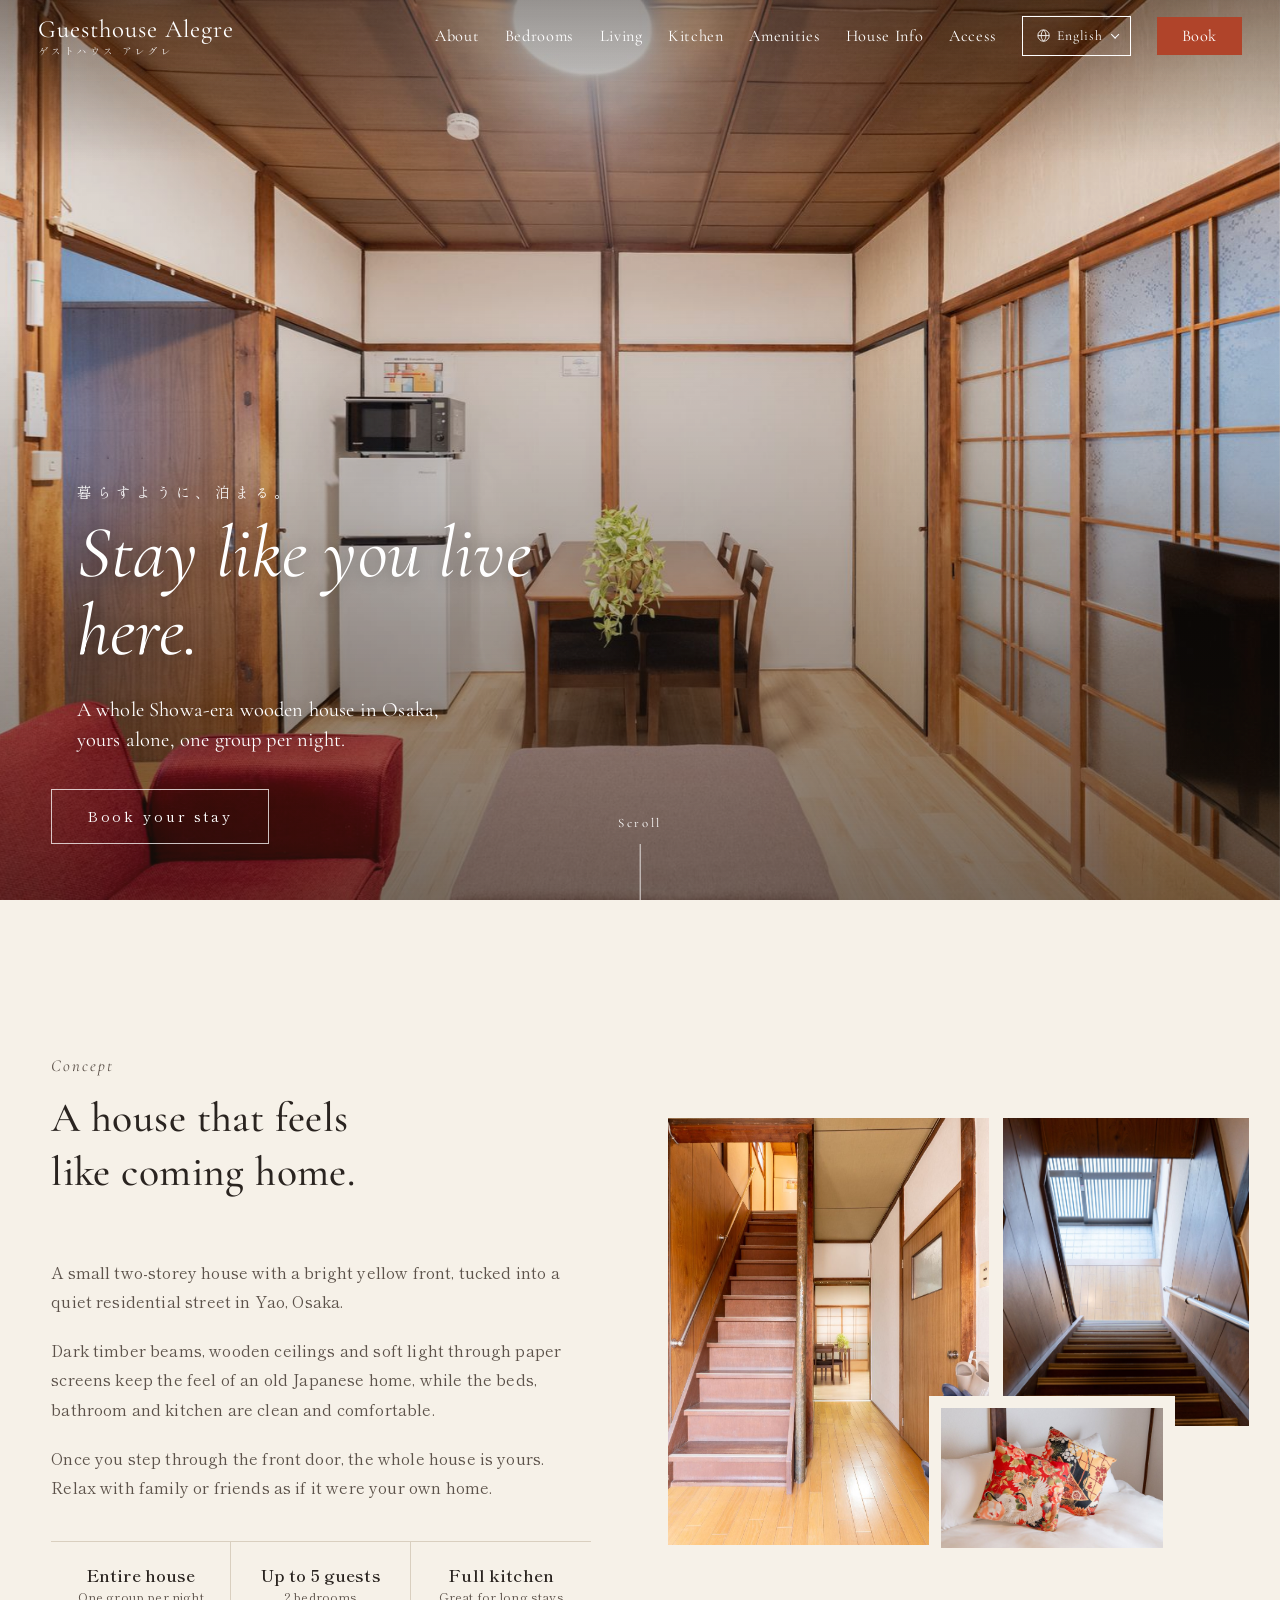
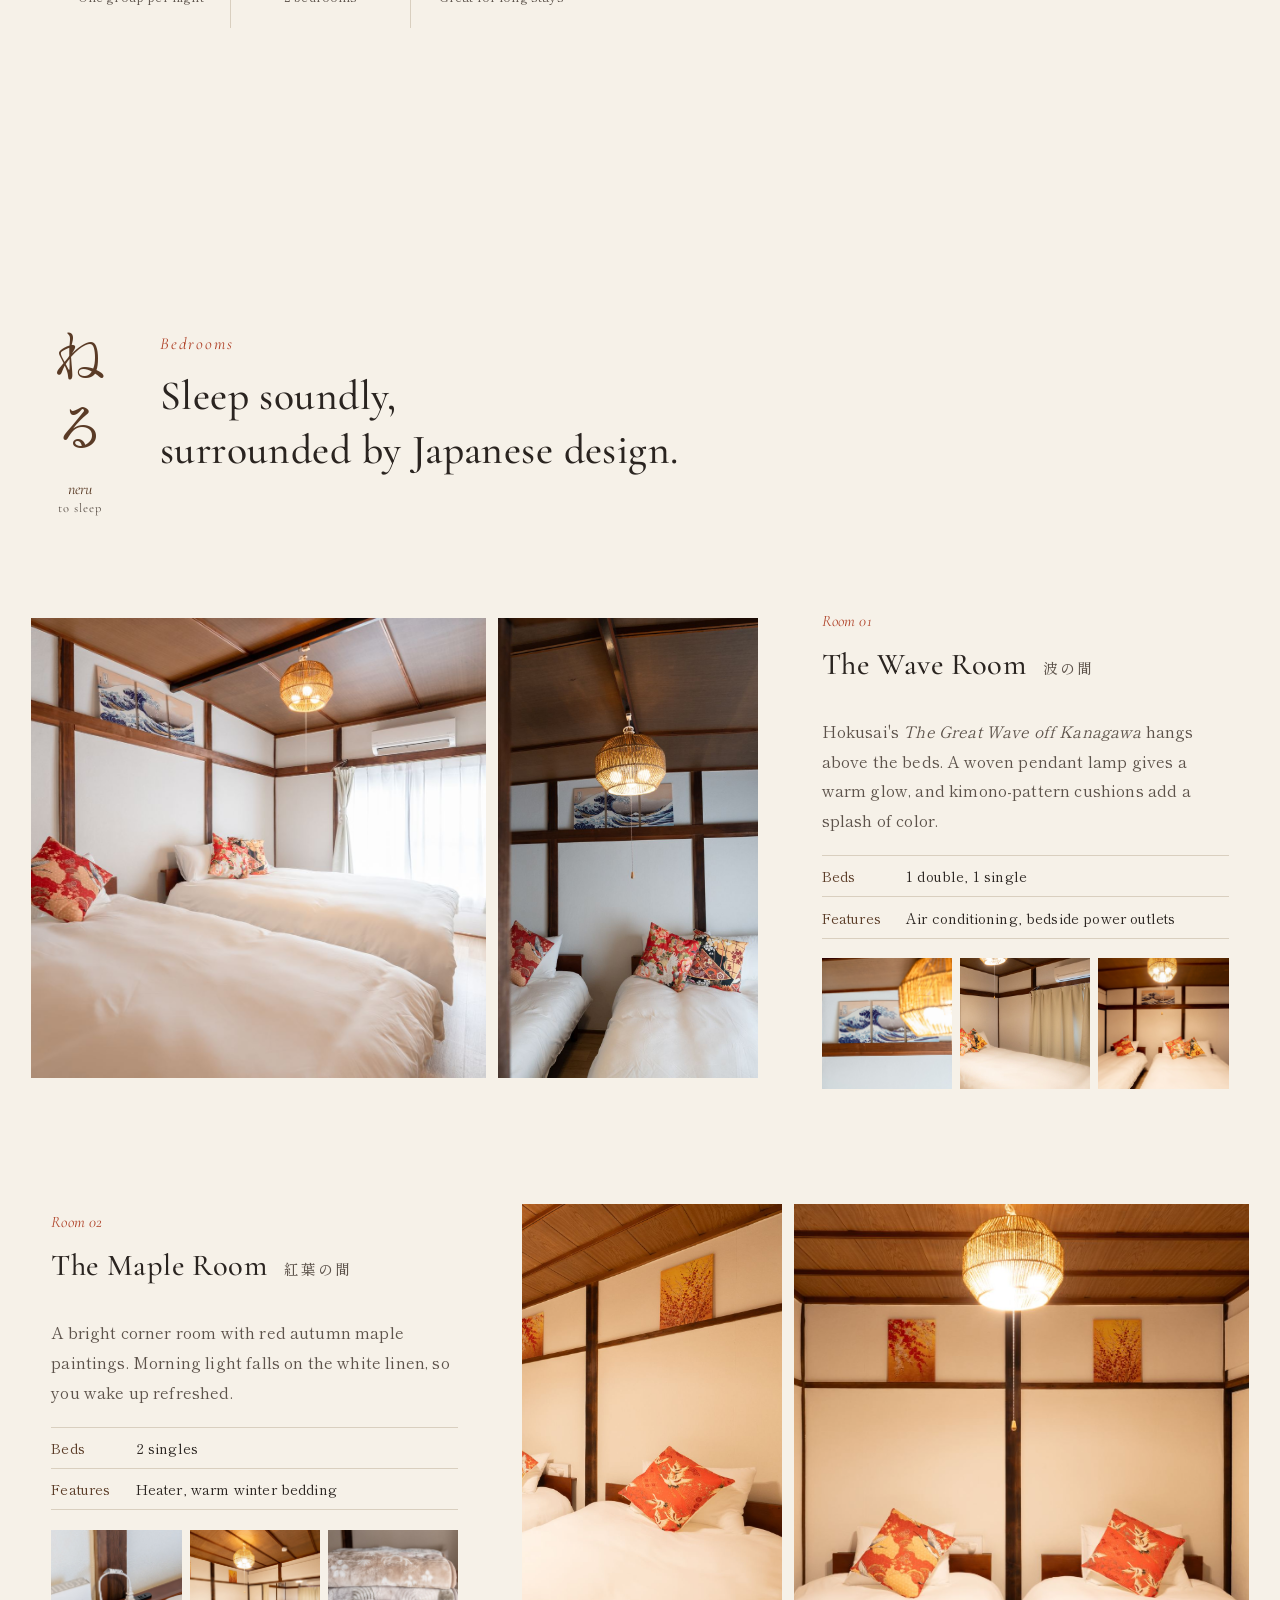
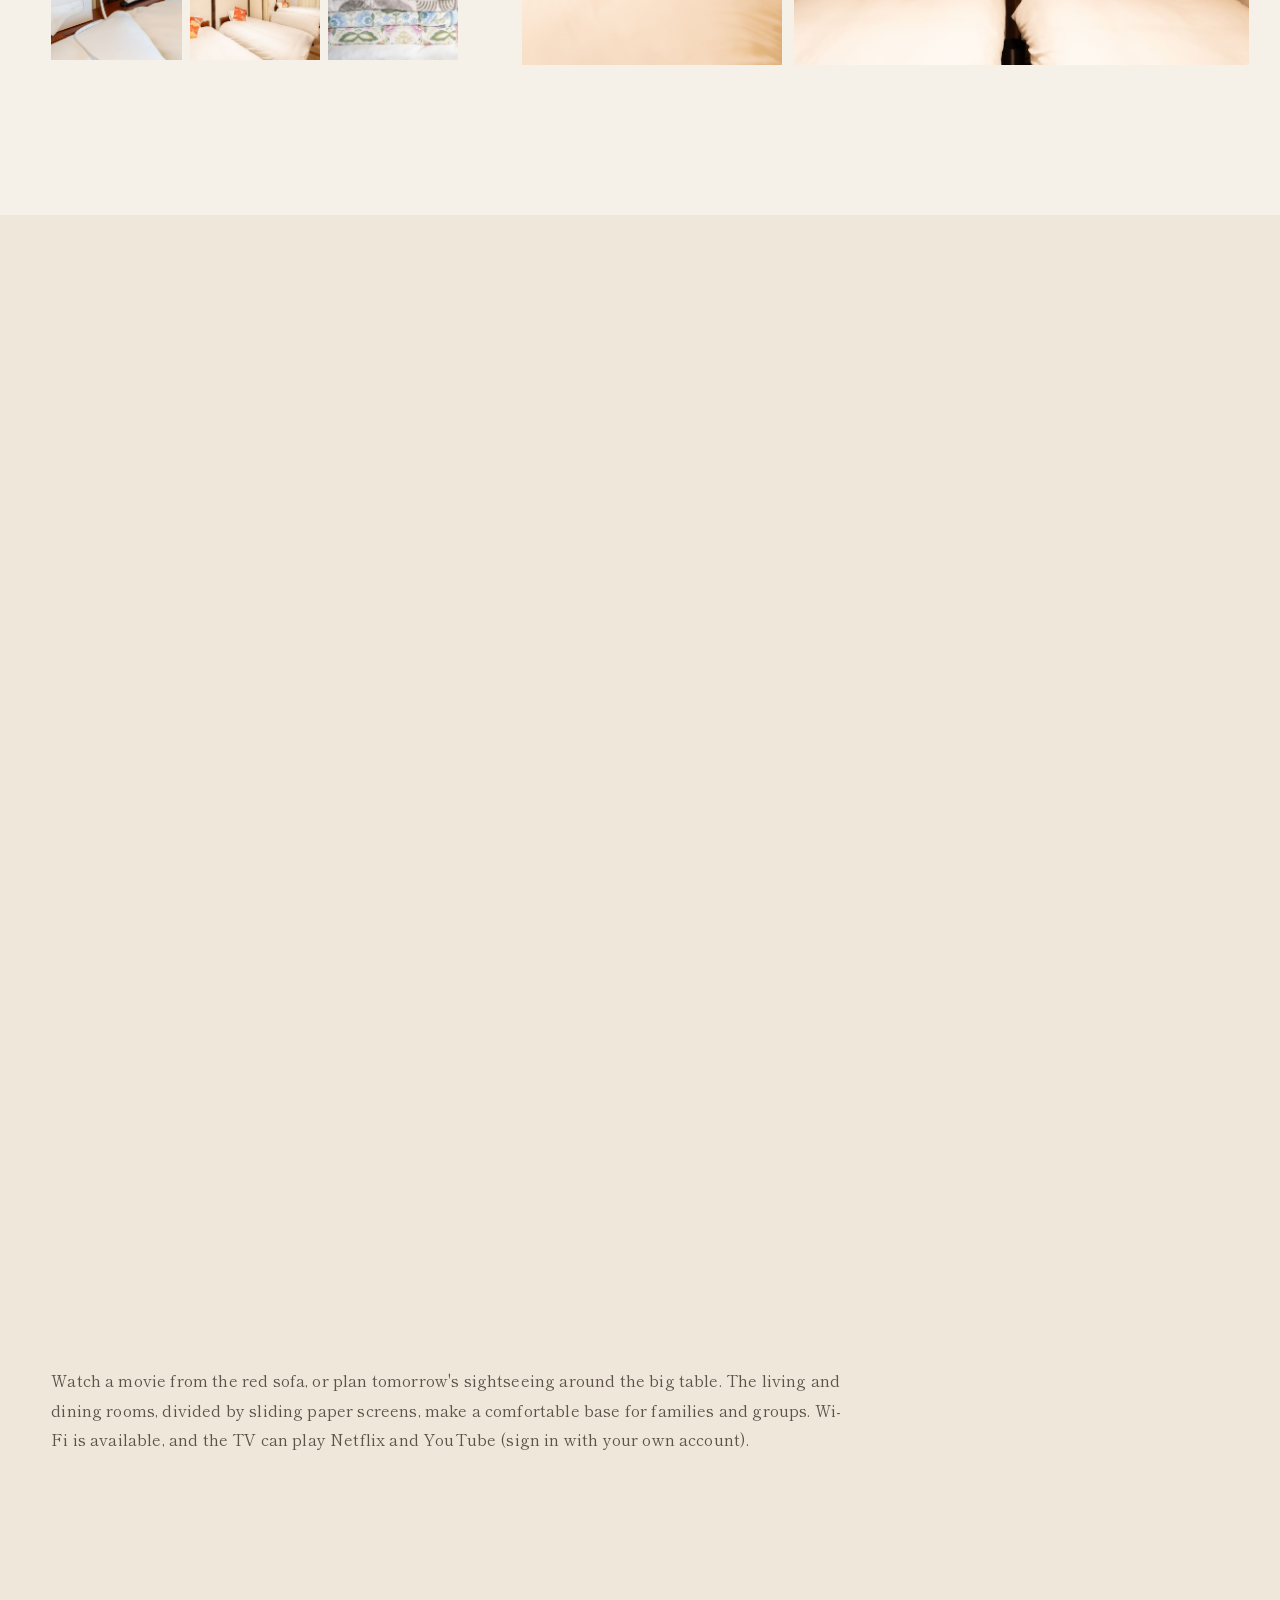
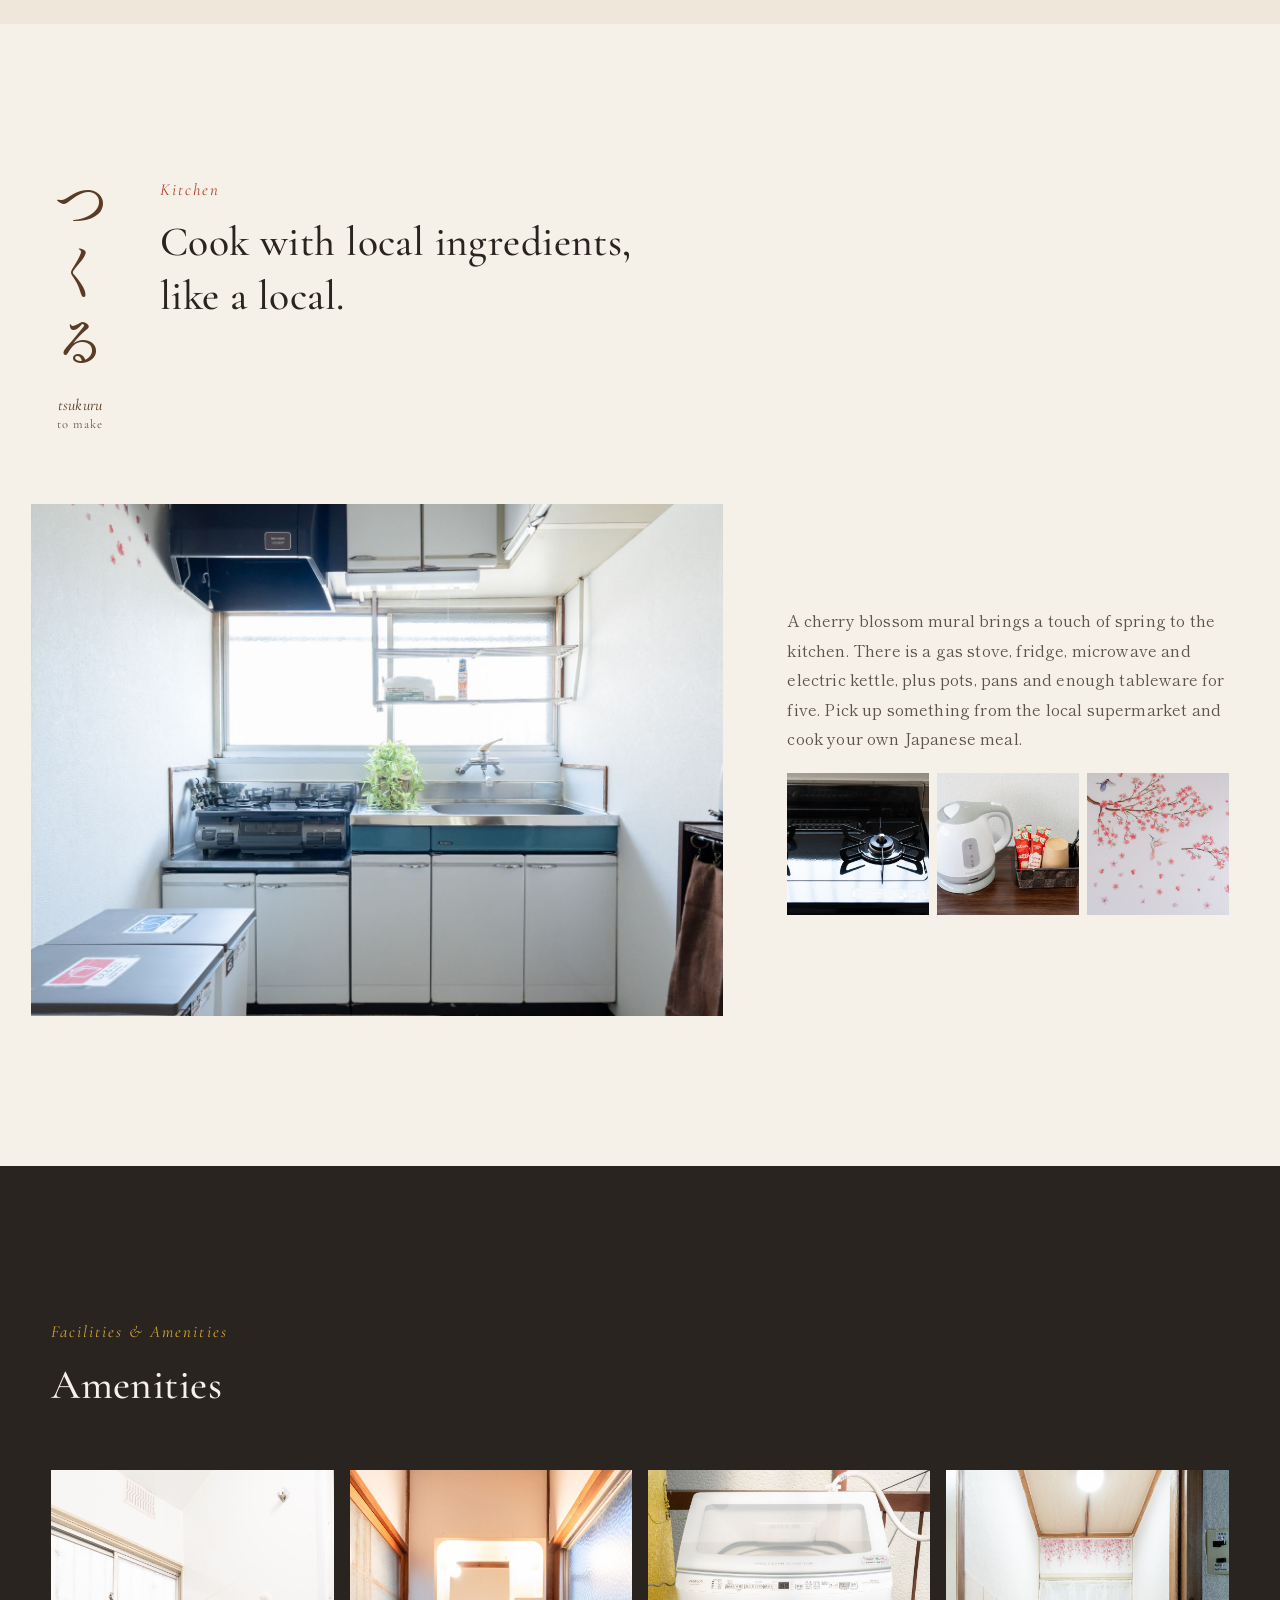
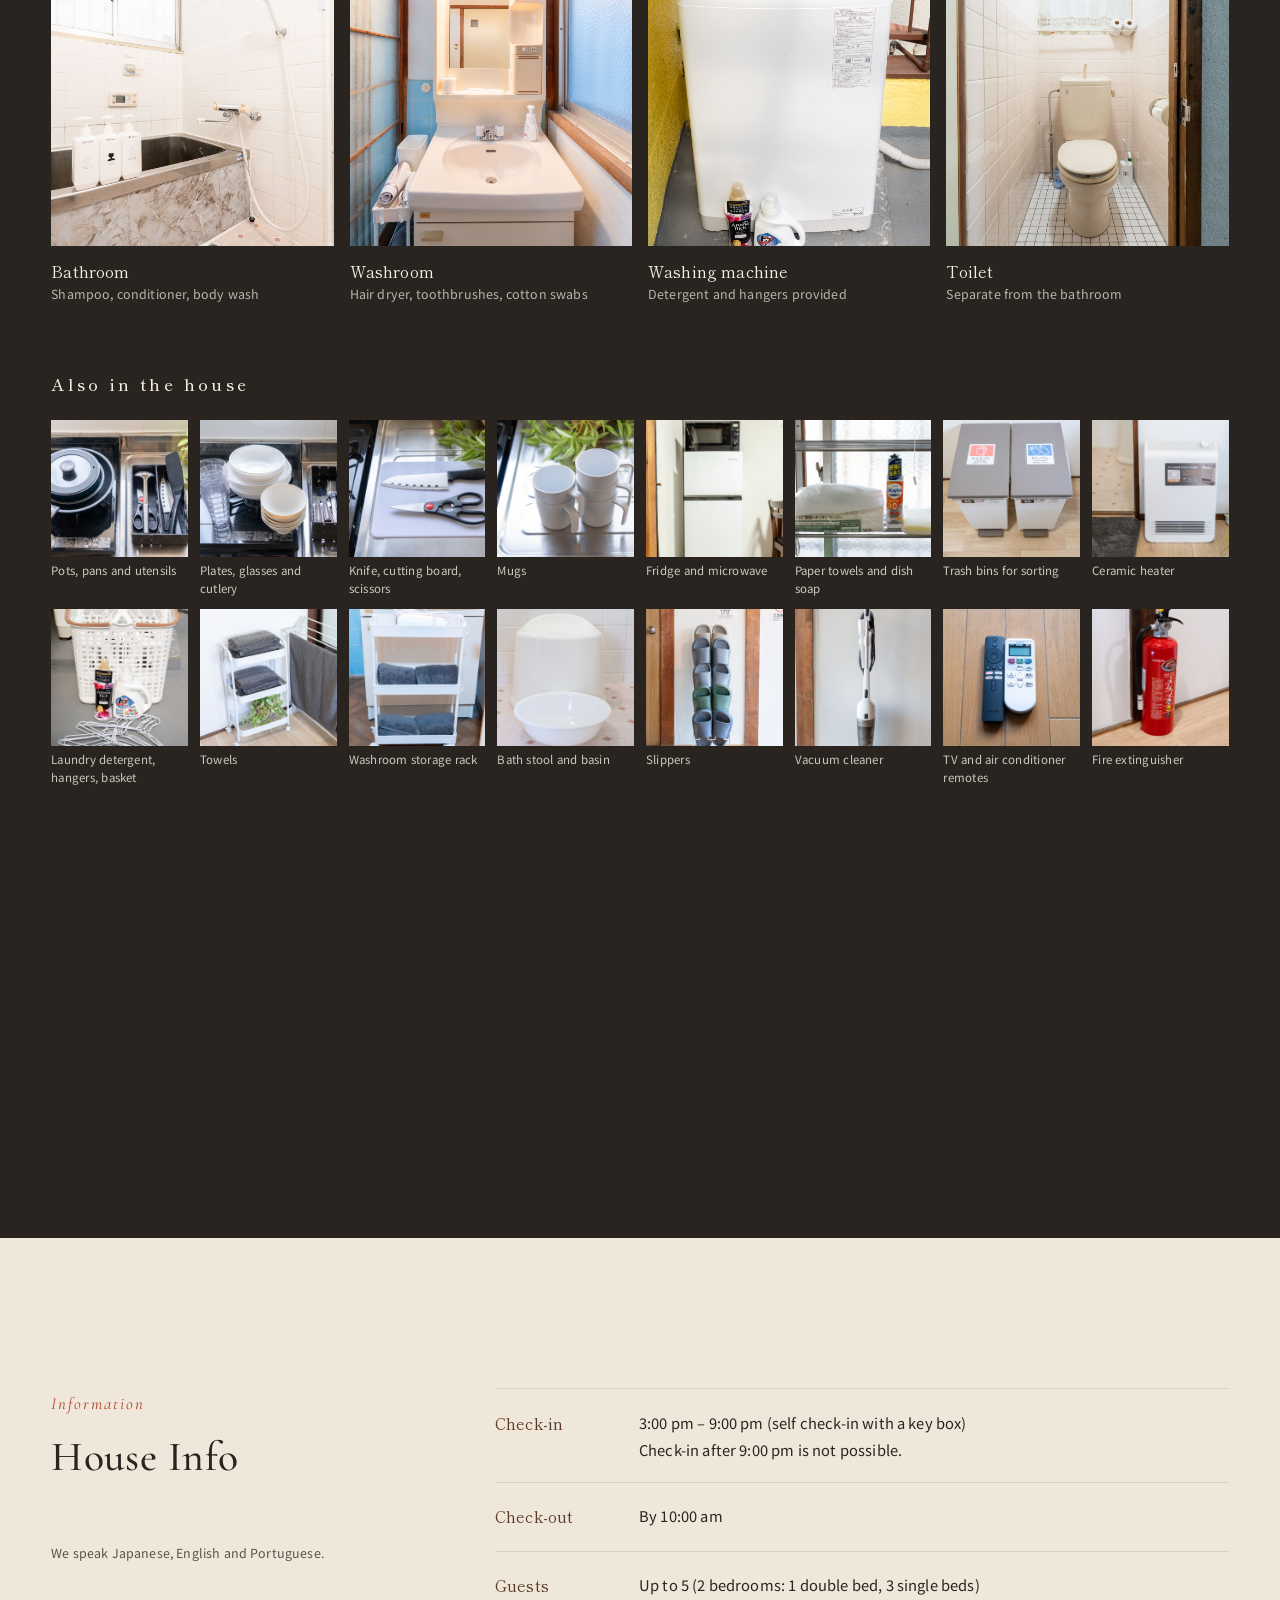
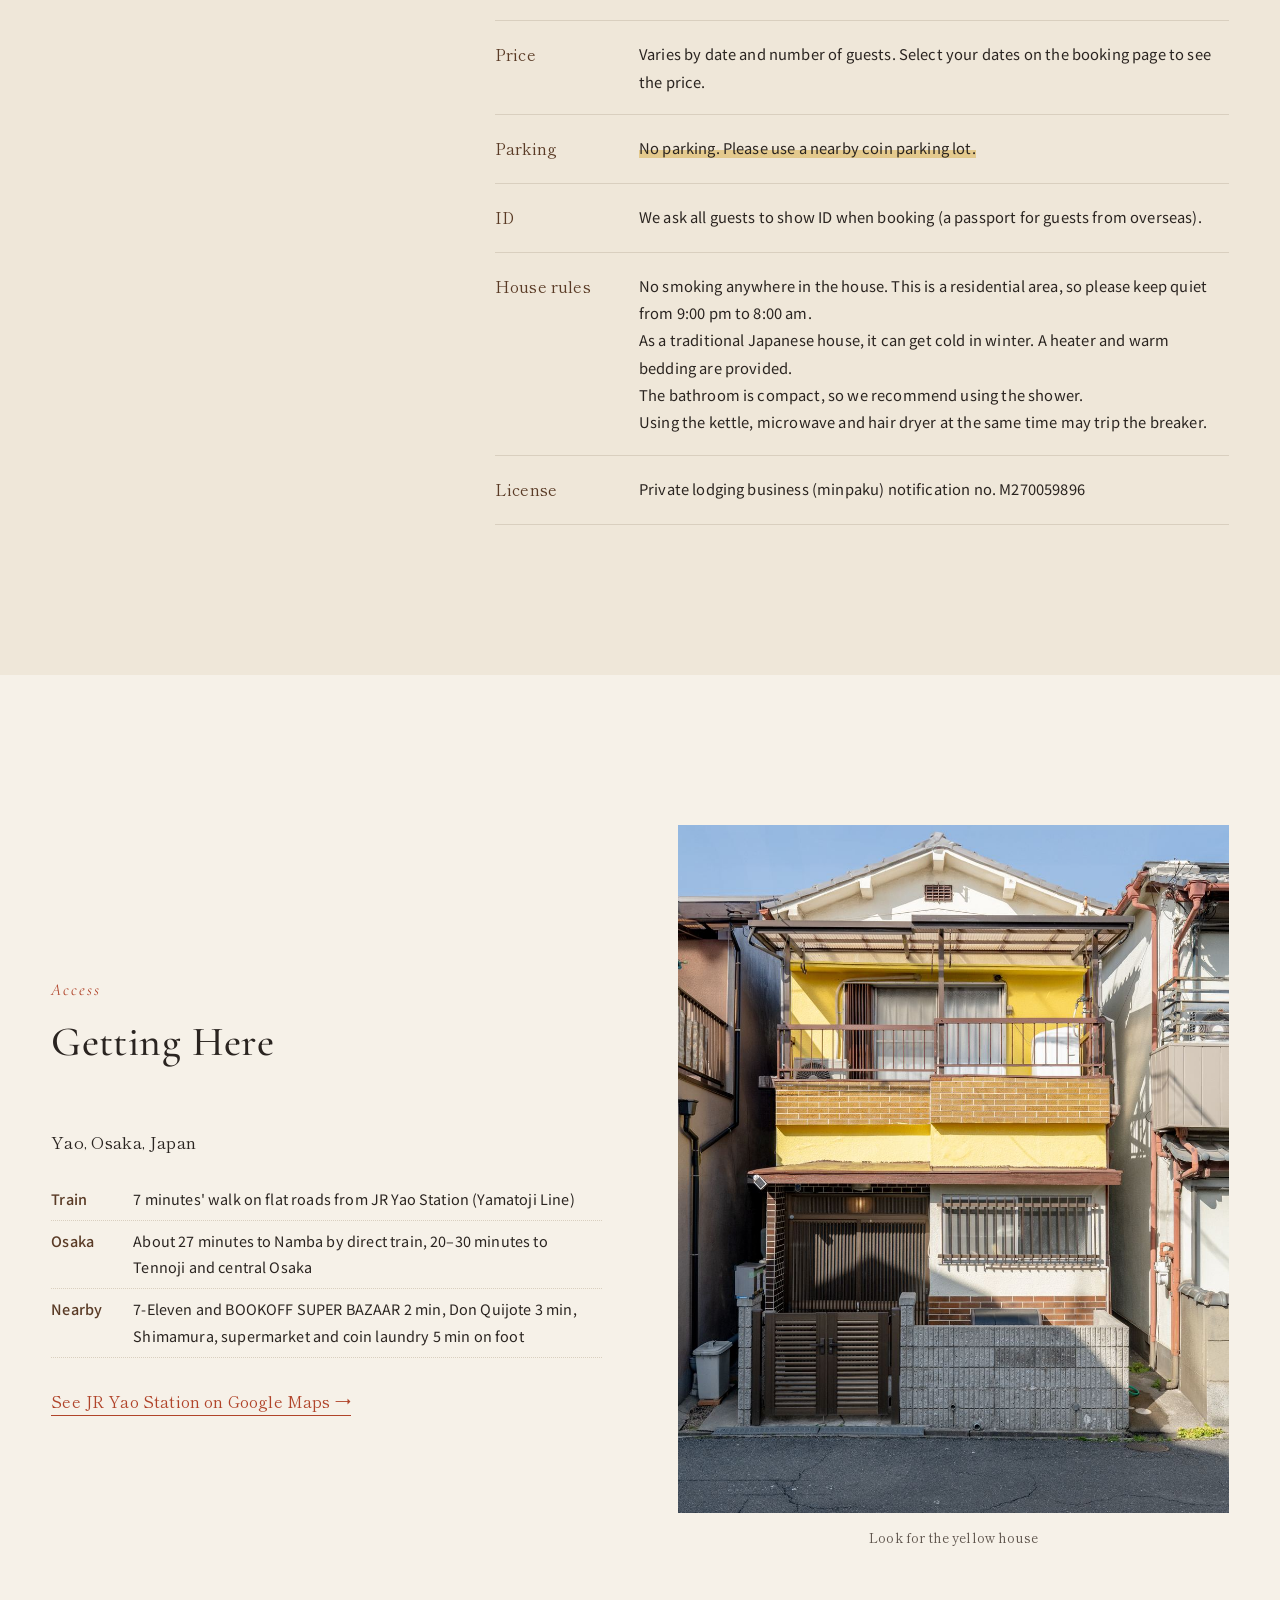
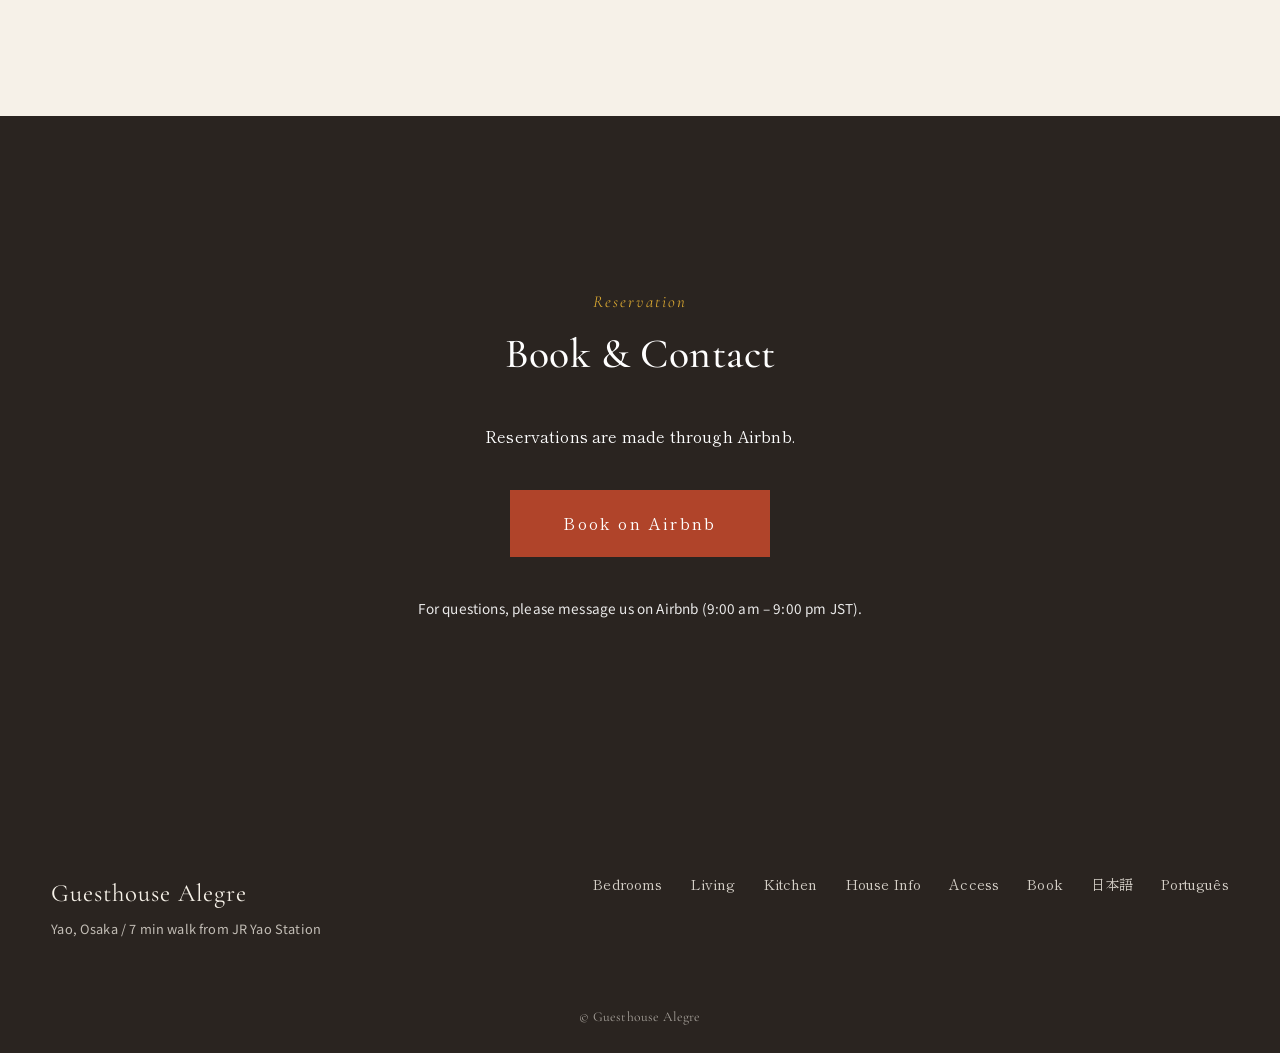
==== en/index.html @ 4d558be6 "パソコン表示で写真を画面の端に付けず、少し余白を空ける 画面の端まで広げた写真が途中で途切れて見えていたため、 コンセプト・寝室・リビング・キッチンの写真と画面の端の間に 20〜44px の余白を入れ" ====
<!DOCTYPE html>
<html lang="en">
<head>
<meta charset="UTF-8">
<meta name="viewport" content="width=device-width, initial-scale=1.0">
<title>Guesthouse Alegre | A Private Japanese House in Osaka</title>
<meta name="description" content="Rent an entire traditional Japanese house in Yao, Osaka. Two Japanese-style bedrooms, a living room and a full kitchen, 7 minutes' walk from JR Yao Station and 27 minutes to Namba.">

<meta property="og:type" content="website">
<meta property="og:locale" content="en_US">
<meta property="og:title" content="Guesthouse Alegre | A Private Japanese House in Osaka">
<meta property="og:description" content="Rent an entire traditional Japanese house in Yao, Osaka. One group per night.">
<meta property="og:image" content="../assets/images/living-1.jpg">

<link rel="alternate" hreflang="ja" href="https://nk01180118-ops.github.io/minpaku-site/">
<link rel="alternate" hreflang="en" href="https://nk01180118-ops.github.io/minpaku-site/en/">
<link rel="alternate" hreflang="pt" href="https://nk01180118-ops.github.io/minpaku-site/pt/">
<link rel="preconnect" href="https://fonts.googleapis.com">
<link rel="preconnect" href="https://fonts.gstatic.com" crossorigin>
<link href="https://fonts.googleapis.com/css2?family=Shippori+Mincho:wght@400;500;600;700&family=Cormorant+Garamond:ital,wght@0,400;0,500;0,600;1,400&family=Noto+Sans+JP:wght@400;500&display=swap" rel="stylesheet">
<link rel="stylesheet" href="../styles.css?v=20261020d">
<noscript><style>.reveal { opacity: 1 !important; transform: none !important; }</style></noscript>
</head>
<body>

<header class="site-header" id="site-header">
  <div class="header-inner">
    <a href="#top" class="logo">
      <span class="logo-en">Guesthouse Alegre</span>
      <span class="logo-jp" lang="ja">ゲストハウス アレグレ</span>
    </a>
    <nav class="nav" aria-label="Main navigation">
      <button class="nav-toggle" aria-expanded="false" aria-controls="nav-list">
        <span class="sr-only">Open menu</span>
        <span class="hamburger"></span>
      </button>
      <ul class="nav-list" id="nav-list">
        <li><a href="#concept">About</a></li>
        <li><a href="#rooms">Bedrooms</a></li>
        <li><a href="#living">Living</a></li>
        <li><a href="#kitchen">Kitchen</a></li>
        <li><a href="#facilities">Amenities</a></li>
        <li><a href="#guide">House Info</a></li>
        <li><a href="#access">Access</a></li>
        <li class="lang-switch">
          <details>
            <summary aria-label="Choose language"><svg class="lang-icon" viewBox="0 0 24 24" aria-hidden="true"><circle cx="12" cy="12" r="9"/><path d="M3 12h18M12 3c2.5 2.6 3.8 5.6 3.8 9s-1.3 6.4-3.8 9c-2.5-2.6-3.8-5.6-3.8-9S9.5 5.6 12 3z"/></svg><span>English</span></summary>
            <ul>
            <li><a href="../" lang="ja" hreflang="ja">日本語</a></li>
            <li><a href="../en/" lang="en" hreflang="en" aria-current="page">English</a></li>
            <li><a href="../pt/" lang="pt" hreflang="pt">Português</a></li>
            </ul>
          </details>
        </li>
        <li><a href="#reserve" class="nav-cta">Book</a></li>
      </ul>
    </nav>
  </div>
</header>

<main id="top">

  <!-- Hero -->
  <section class="hero">
    <div class="hero-media" aria-hidden="true">
      <picture class="hero-slide is-active"><source media="(max-width: 600px)" srcset="../assets/images/hero-sp-maple-a.jpg"><img src="../assets/images/hero-maple.jpg" alt="" loading="eager"></picture>
      <picture class="hero-slide"><source media="(max-width: 600px)" srcset="../assets/images/hero-sp-living2.jpg"><img src="../assets/images/living-1.jpg" alt=""></picture>
      <picture class="hero-slide"><source media="(max-width: 600px)" srcset="../assets/images/hero-sp-3.jpg"><img src="../assets/images/hero-hall.jpg" alt=""></picture>
    </div>
    <div class="hero-overlay"></div>
    <div class="hero-copy hero-copy--en">
      <p class="hero-jp" lang="ja" aria-hidden="true">暮らすように、泊まる。</p>
      <h1 class="hero-title-en">Stay like you live here.</h1>
      <p class="hero-sub-en">A whole Showa-era wooden house in Osaka,<br>yours alone, one group per night.</p>
    </div>
    <a href="#reserve" class="hero-reserve">Book your stay</a>
    <div class="hero-scroll" aria-hidden="true"><span>Scroll</span></div>
  </section>

  <!-- Concept -->
  <section class="concept section" id="concept">
    <div class="container concept-grid">
      <div class="concept-text reveal">
        <p class="section-label">Concept</p>
        <h2 class="section-title">A house that feels<br>like coming home.</h2>
        <p>A small two-storey house with a bright yellow front, tucked into a quiet residential street in Yao, Osaka.</p>
        <p>Dark timber beams, wooden ceilings and soft light through paper screens keep the feel of an old Japanese home, while the beds, bathroom and kitchen are clean and comfortable.</p>
        <p>Once you step through the front door, the whole house is yours. Relax with family or friends as if it were your own home.</p>
        <ul class="concept-points">
          <li><strong>Entire house</strong><span>One group per night</span></li>
          <li><strong>Up to 5 guests</strong><span>2 bedrooms</span></li>
          <li><strong>Full kitchen</strong><span>Great for long stays</span></li>
        </ul>
      </div>
      <div class="concept-media reveal">
        <img src="../assets/images/concept-hallway.jpg" alt="Wooden hallway and stairs to the second floor" class="concept-img-main" loading="lazy">
        <img src="../assets/images/concept-cushion.jpg" alt="Kimono-pattern cushions with cranes" class="concept-img-sub" loading="lazy">
        <img src="../assets/images/concept-stairs.jpg" alt="Looking down the stairs from the second floor" class="concept-img-extra" loading="lazy">
      </div>
    </div>
  </section>

  <!-- Bedrooms -->
  <section class="feature section" id="rooms">
    <div class="container">
      <header class="feature-head reveal">
        <div class="feature-mark">
          <p class="feature-kana" lang="ja">ねる</p>
          <p class="feature-romaji">neru<span>to sleep</span></p>
        </div>
        <div>
          <p class="section-label">Bedrooms</p>
          <h2 class="section-title">Sleep soundly,<br>surrounded by Japanese design.</h2>
        </div>
      </header>

      <div class="room reveal">
        <div class="room-media">
          <img src="../assets/images/bed-a-1.jpg" alt="Japanese-style bedroom with two beds and a Great Wave print" loading="lazy">
          <img src="../assets/images/bed-a-tall.jpg" alt="The Wave Room: beams, woven lamp and the Great Wave" class="room-media-sub" loading="lazy">
        </div>
        <div class="room-body">
          <p class="room-no">Room 01</p>
          <h3 class="room-name">The Wave Room <span lang="ja">波の間</span></h3>
          <p>Hokusai's <i>The Great Wave off Kanagawa</i> hangs above the beds. A woven pendant lamp gives a warm glow, and kimono-pattern cushions add a splash of color.</p>
          <dl class="room-spec">
            <div><dt>Beds</dt><dd>1 double, 1 single</dd></div>
            <div><dt>Features</dt><dd>Air conditioning, bedside power outlets</dd></div>
          </dl>
          <div class="room-thumbs">
            <img src="../assets/images/bed-a-art.jpg" alt="The Great Wave print and pendant lamp" loading="lazy" data-lightbox>
            <img src="../assets/images/bed-a-window.jpg" alt="Window side with curtains and air conditioning" loading="lazy" data-lightbox>
            <img src="../assets/images/bed-a-2.jpg" alt="Full view of the Wave Room" loading="lazy" data-lightbox>
          </div>
        </div>
      </div>

      <div class="room room--reverse reveal">
        <div class="room-media">
          <img src="../assets/images/bed-b-2.jpg" alt="The Maple Room with two single beds and autumn maple paintings" loading="lazy">
          <img src="../assets/images/bed-b-curtain.jpg" alt="The curtain side of the Maple Room" class="room-media-sub" loading="lazy">
        </div>
        <div class="room-body">
          <p class="room-no">Room 02</p>
          <h3 class="room-name">The Maple Room <span lang="ja">紅葉の間</span></h3>
          <p>A bright corner room with red autumn maple paintings. Morning light falls on the white linen, so you wake up refreshed.</p>
          <dl class="room-spec">
            <div><dt>Beds</dt><dd>2 singles</dd></div>
            <div><dt>Features</dt><dd>Heater, warm winter bedding</dd></div>
          </dl>
          <div class="room-thumbs">
            <img src="../assets/images/bed-b-outlet.jpg" alt="Bedside power outlet" loading="lazy" data-lightbox>
            <img src="../assets/images/bed-b-3.jpg" alt="The far side of the Maple Room" loading="lazy" data-lightbox>
            <img src="../assets/images/bedding.jpg" alt="Spare blankets" loading="lazy" data-lightbox>
          </div>
        </div>
      </div>
    </div>
  </section>

  <!-- Living -->
  <section class="feature feature--tint section" id="living">
    <div class="container">
      <header class="feature-head reveal">
        <div class="feature-mark">
          <p class="feature-kana" lang="ja">くつろぐ</p>
          <p class="feature-romaji">kutsurogu<span>to relax</span></p>
        </div>
        <div>
          <p class="section-label">Living &amp; Dining</p>
          <h2 class="section-title">A place for everyone,<br>behind the paper screens.</h2>
        </div>
      </header>
      <div class="mosaic reveal">
        <figure class="mosaic-lg"><img src="../assets/images/living-2.jpg" alt="Living room with a red sofa and TV" loading="lazy" data-lightbox></figure>
        <figure><img src="../assets/images/dining-1.jpg" alt="Dining table" loading="lazy" data-lightbox></figure>
        <figure><img src="../assets/images/dining-2.jpg" alt="View from the dining area to the living room" loading="lazy" data-lightbox></figure>
      </div>
      <p class="feature-text reveal">Watch a movie from the red sofa, or plan tomorrow's sightseeing around the big table. The living and dining rooms, divided by sliding paper screens, make a comfortable base for families and groups. Wi-Fi is available, and the TV can play Netflix and YouTube (sign in with your own account).</p>
    </div>
  </section>

  <!-- Kitchen -->
  <section class="feature section" id="kitchen">
    <div class="container">
      <header class="feature-head reveal">
        <div class="feature-mark">
          <p class="feature-kana" lang="ja">つくる</p>
          <p class="feature-romaji">tsukuru<span>to make</span></p>
        </div>
        <div>
          <p class="section-label">Kitchen</p>
          <h2 class="section-title">Cook with local ingredients,<br>like a local.</h2>
        </div>
      </header>
      <div class="split reveal">
        <img src="../assets/images/kitchen-1.jpg" alt="Kitchen with a cherry blossom mural" loading="lazy" data-lightbox>
        <div>
          <p class="feature-text">A cherry blossom mural brings a touch of spring to the kitchen. There is a gas stove, fridge, microwave and electric kettle, plus pots, pans and enough tableware for five. Pick up something from the local supermarket and cook your own Japanese meal.</p>
          <div class="split-thumbs">
            <img src="../assets/images/kitchen-stove.jpg" alt="Two-burner gas stove" loading="lazy" data-lightbox>
            <img src="../assets/images/kitchen-kettle.jpg" alt="Electric kettle and tea set" loading="lazy" data-lightbox>
            <img src="../assets/images/kitchen-sakura.jpg" alt="Cherry blossom and bird mural" loading="lazy" data-lightbox>
          </div>
        </div>
      </div>
    </div>
  </section>

  <!-- Amenities -->
  <section class="facilities section" id="facilities">
    <div class="container">
      <p class="section-label reveal">Facilities &amp; Amenities</p>
      <h2 class="section-title reveal">Amenities</h2>

      <div class="fac-cards reveal">
        <figure class="fac-card"><img src="../assets/images/bath.jpg" alt="Bathroom" loading="lazy" data-lightbox><figcaption>Bathroom<span>Shampoo, conditioner, body wash</span></figcaption></figure>
        <figure class="fac-card"><img src="../assets/images/washroom.jpg" alt="Washroom" loading="lazy" data-lightbox><figcaption>Washroom<span>Hair dryer, toothbrushes, cotton swabs</span></figcaption></figure>
        <figure class="fac-card"><img src="../assets/images/washer.jpg" alt="Washing machine" loading="lazy" data-lightbox><figcaption>Washing machine<span>Detergent and hangers provided</span></figcaption></figure>
        <figure class="fac-card"><img src="../assets/images/toilet.jpg" alt="Toilet" loading="lazy" data-lightbox><figcaption>Toilet<span>Separate from the bathroom</span></figcaption></figure>
      </div>

      <div class="fac-items reveal">
        <h3>Also in the house</h3>
        <div class="fac-items-grid">
          <figure><img src="../assets/images/items/item-cookware.jpg" alt="Pots, pans and utensils" loading="lazy" data-lightbox><figcaption>Pots, pans and utensils</figcaption></figure>
          <figure><img src="../assets/images/items/item-tableware.jpg" alt="Plates, glasses and cutlery" loading="lazy" data-lightbox><figcaption>Plates, glasses and cutlery</figcaption></figure>
          <figure><img src="../assets/images/items/item-knife.jpg" alt="Knife, cutting board, scissors" loading="lazy" data-lightbox><figcaption>Knife, cutting board, scissors</figcaption></figure>
          <figure><img src="../assets/images/items/item-mugs.jpg" alt="Mugs" loading="lazy" data-lightbox><figcaption>Mugs</figcaption></figure>
          <figure><img src="../assets/images/items/item-fridge.jpg" alt="Fridge and microwave" loading="lazy" data-lightbox><figcaption>Fridge and microwave</figcaption></figure>
          <figure><img src="../assets/images/items/item-kitchen-paper.jpg" alt="Paper towels and dish soap" loading="lazy" data-lightbox><figcaption>Paper towels and dish soap</figcaption></figure>
          <figure><img src="../assets/images/items/item-trash.jpg" alt="Trash bins for sorting" loading="lazy" data-lightbox><figcaption>Trash bins for sorting</figcaption></figure>
          <figure><img src="../assets/images/items/item-heater.jpg" alt="Ceramic heater" loading="lazy" data-lightbox><figcaption>Ceramic heater</figcaption></figure>
          <figure><img src="../assets/images/items/item-laundry.jpg" alt="Laundry detergent, hangers, basket" loading="lazy" data-lightbox><figcaption>Laundry detergent, hangers, basket</figcaption></figure>
          <figure><img src="../assets/images/items/item-towels.jpg" alt="Towels" loading="lazy" data-lightbox><figcaption>Towels</figcaption></figure>
          <figure><img src="../assets/images/items/item-washroom-rack.jpg" alt="Washroom storage rack" loading="lazy" data-lightbox><figcaption>Washroom storage rack</figcaption></figure>
          <figure><img src="../assets/images/items/item-bath-stool.jpg" alt="Bath stool and basin" loading="lazy" data-lightbox><figcaption>Bath stool and basin</figcaption></figure>
          <figure><img src="../assets/images/items/item-slippers.jpg" alt="Slippers" loading="lazy" data-lightbox><figcaption>Slippers</figcaption></figure>
          <figure><img src="../assets/images/items/item-vacuum.jpg" alt="Vacuum cleaner" loading="lazy" data-lightbox><figcaption>Vacuum cleaner</figcaption></figure>
          <figure><img src="../assets/images/items/item-remote.jpg" alt="TV and air conditioner remotes" loading="lazy" data-lightbox><figcaption>TV and air conditioner remotes</figcaption></figure>
          <figure><img src="../assets/images/items/item-extinguisher.jpg" alt="Fire extinguisher" loading="lazy" data-lightbox><figcaption>Fire extinguisher</figcaption></figure>
        </div>
      </div>

      <div class="fac-lists reveal">
        <div>
          <h3>Rooms</h3>
          <ul>
            <li>Wi-Fi</li><li>Air conditioning</li><li>TV (Netflix, YouTube)</li><li>Ceramic heater</li><li>Vacuum cleaner</li><li>Fire extinguisher</li>
          </ul>
        </div>
        <div>
          <h3>Kitchen</h3>
          <ul>
            <li>2-burner gas stove</li><li>Fridge</li><li>Microwave</li><li>Electric kettle</li><li>Cookware and tableware</li><li>Paper towels, dish soap</li>
          </ul>
        </div>
        <div>
          <h3>Bath &amp; Laundry</h3>
          <ul>
            <li>Bath and face towels</li><li>Shampoo and body wash</li><li>Hair dryer</li><li>Toothbrushes</li><li>Washing machine (outdoor) and detergent</li><li>Slippers</li>
          </ul>
        </div>
      </div>
    </div>
  </section>


  <!-- House info -->
  <section class="guide section" id="guide">
    <div class="container guide-grid">
      <div class="reveal">
        <p class="section-label">Information</p>
        <h2 class="section-title">House Info</h2>
        <p class="guide-note">We speak Japanese, English and Portuguese.</p>
      </div>
      <dl class="guide-list reveal">
        <div><dt>Check-in</dt><dd>3:00 pm – 9:00 pm (self check-in with a key box)<br>Check-in after 9:00 pm is not possible.</dd></div>
        <div><dt>Check-out</dt><dd>By 10:00 am</dd></div>
        <div><dt>Guests</dt><dd>Up to 5 (2 bedrooms: 1 double bed, 3 single beds)</dd></div>
        <div><dt>Price</dt><dd>Varies by date and number of guests. Select your dates on the booking page to see the price.</dd></div>
        <div><dt>Parking</dt><dd><span class="ph">No parking. Please use a nearby coin parking lot.</span></dd></div>
        <div><dt>ID</dt><dd>We ask all guests to show ID when booking (a passport for guests from overseas).</dd></div>
        <div><dt>House rules</dt><dd>No smoking anywhere in the house. This is a residential area, so please keep quiet from 9:00 pm to 8:00 am.<br>
          As a traditional Japanese house, it can get cold in winter. A heater and warm bedding are provided.<br>
          The bathroom is compact, so we recommend using the shower.<br>
          Using the kettle, microwave and hair dryer at the same time may trip the breaker.</dd></div>
        <div><dt>License</dt><dd>Private lodging business (minpaku) notification no. M270059896</dd></div>
      </dl>
    </div>
  </section>

  <!-- Access -->
  <section class="access section" id="access">
    <div class="container access-grid">
      <div class="reveal">
        <p class="section-label">Access</p>
        <h2 class="section-title">Getting Here</h2>
        <p class="access-addr">Yao, Osaka, Japan</p>
        <ul class="access-list">
          <li><strong>Train</strong><span>7 minutes' walk on flat roads from JR Yao Station (Yamatoji Line)</span></li>
          <li><strong>Osaka</strong><span>About 27 minutes to Namba by direct train, 20–30 minutes to Tennoji and central Osaka</span></li>
          <li><strong>Nearby</strong><span>7-Eleven and BOOKOFF SUPER BAZAAR 2 min, Don Quijote 3 min, Shimamura, supermarket and coin laundry 5 min on foot</span></li>
        </ul>
        <a class="text-link" href="https://www.google.com/maps/search/?api=1&amp;query=JR+Yao+Station" target="_blank" rel="noopener">See JR Yao Station on Google Maps</a>
      </div>
      <div class="access-map reveal">
        <img src="../assets/images/exterior.jpg" alt="The house with its yellow front" loading="lazy">
        <p>Look for the yellow house</p>
      </div>
    </div>
  </section>

  <!-- Booking -->
  <section class="reserve" id="reserve">
    <div class="reserve-inner reveal">
      <p class="section-label">Reservation</p>
      <h2 class="reserve-title">Book &amp; Contact</h2>
      <p>Reservations are made through Airbnb.</p>
      <div class="reserve-btns">
        <a href="https://www.airbnb.com/rooms/1592479538643864376" class="btn btn-primary" target="_blank" rel="noopener">Book on Airbnb</a>
      </div>
      <p class="reserve-contact">For questions, please message us on Airbnb (9:00 am – 9:00 pm JST).</p>
    </div>
  </section>

</main>

<footer class="site-footer">
  <div class="container footer-inner">
    <div>
      <p class="logo-en">Guesthouse Alegre</p>
      <p class="footer-addr">Yao, Osaka / 7 min walk from JR Yao Station</p>
    </div>
    <ul class="footer-nav">
      <li><a href="#rooms">Bedrooms</a></li>
      <li><a href="#living">Living</a></li>
      <li><a href="#kitchen">Kitchen</a></li>
      <li><a href="#guide">House Info</a></li>
      <li><a href="#access">Access</a></li>
      <li><a href="#reserve">Book</a></li>
      <li><a href="../" lang="ja" hreflang="ja">日本語</a></li>
      <li><a href="../pt/" lang="pt" hreflang="pt">Português</a></li>
    </ul>
  </div>
  <p class="copyright">&copy; Guesthouse Alegre</p>
</footer>

<div class="lightbox" id="lightbox" hidden>
  <button class="lightbox-close" aria-label="Close">&times;</button>
  <button class="lightbox-prev" aria-label="Previous photo">&#8249;</button>
  <img src="" alt="">
  <button class="lightbox-next" aria-label="Next photo">&#8250;</button>
</div>

<script src="../script.js?v=20261020d"></script>
</body>
</html>
---- styles.css ----
:root {
  --paper: #f6f1e8;
  --paper-2: #efe7d9;
  --ink: #2a2420;
  --ink-soft: #5c524a;
  --line: #d9cfbf;
  --shu: #b0442a;      /* 朱：クッションと紅葉の色 */
  --kihada: #d6a531;   /* 黄蘗：外壁の色 */
  --wood: #5a3b26;
  --serif: "Shippori Mincho", serif;
  --latin: "Cormorant Garamond", serif;
  --sans: "Noto Sans JP", sans-serif;
  --header-h: 72px;
}

*, *::before, *::after { box-sizing: border-box; }
html { scroll-behavior: smooth; scroll-padding-top: var(--header-h); }
body {
  margin: 0;
  background: var(--paper);
  color: var(--ink);
  font-family: var(--serif);
  font-size: 16px;
  line-height: 2;
  letter-spacing: .06em;
  -webkit-font-smoothing: antialiased;
}
img { max-width: 100%; display: block; }
a { color: inherit; }
p { margin: 0 0 1.2em; }
.sr-only { position: absolute; width: 1px; height: 1px; overflow: hidden; clip: rect(0 0 0 0); }
.container { width: min(1120px, 100% - 48px); margin-inline: auto; }
.section { padding: clamp(80px, 12vw, 150px) 0; }

/* 仮の内容（公開前に差し替え） */
.ph { background: linear-gradient(transparent 62%, rgba(214,165,49,.45) 62%); }

/* ---------- Header ---------- */
.site-header {
  position: fixed; inset: 0 0 auto; z-index: 50; height: var(--header-h);
  color: #fff; transition: background .4s, color .4s, box-shadow .4s;
}
.site-header.is-scrolled { background: rgba(246,241,232,.94); color: var(--ink); box-shadow: 0 1px 0 var(--line); backdrop-filter: blur(6px); }
.header-inner { height: 100%; display: flex; align-items: center; justify-content: space-between; padding: 0 clamp(16px, 3vw, 40px); }
.logo { text-decoration: none; display: flex; flex-direction: column; line-height: 1.2; }
.logo-en { font-family: var(--latin); font-size: 1.55rem; letter-spacing: .04em; margin: 0; }
.logo-jp { font-size: .62rem; letter-spacing: .3em; opacity: .8; }
.nav-list { display: flex; gap: clamp(14px, 2vw, 28px); list-style: none; margin: 0; padding: 0; align-items: center; font-size: .86rem; }
.nav-list a { text-decoration: none; position: relative; }
.nav-list a:not(.nav-cta)::after { content: ""; position: absolute; left: 0; bottom: -4px; width: 0; height: 1px; background: currentColor; transition: width .3s; }
.nav-list a:hover::after { width: 100%; }
.nav-cta { background: var(--shu); color: #fff; padding: .55em 1.5em; }
.nav-toggle { display: none; }

@media (max-width: 960px) {
  .nav-toggle { display: block; position: relative; z-index: 60; width: 44px; height: 44px; background: none; border: 0; color: inherit; cursor: pointer; }
  .hamburger, .hamburger::before, .hamburger::after { position: absolute; left: 10px; width: 24px; height: 1px; background: currentColor; transition: transform .3s, background .3s; content: ""; }
  .hamburger { top: 22px; }
  .hamburger::before { top: -7px; left: 0; }
  .hamburger::after { top: 7px; left: 0; }
  .nav-toggle[aria-expanded="true"] { color: var(--ink); }
  .nav-toggle[aria-expanded="true"] .hamburger { background: transparent; }
  .nav-toggle[aria-expanded="true"] .hamburger::before { transform: translateY(7px) rotate(45deg); }
  .nav-toggle[aria-expanded="true"] .hamburger::after { transform: translateY(-7px) rotate(-45deg); }
  .nav-list {
    position: fixed; inset: 0; flex-direction: column; justify-content: center; gap: 22px;
    background: var(--paper); color: var(--ink); font-size: 1.05rem;
    opacity: 0; visibility: hidden; transition: opacity .35s, visibility .35s;
  }
  .nav-list.is-open { opacity: 1; visibility: visible; }
}

/* ---------- Hero ---------- */
.hero { position: relative; height: 100vh; height: 100svh; height: var(--hero-h, 100svh); min-height: 560px; overflow: hidden; color: #fff; }
.hero-slide { position: absolute; inset: 0; opacity: 0; transition: opacity 1.8s ease; will-change: opacity; backface-visibility: hidden; }
.hero-slide.is-active { opacity: 1; }
.hero-slide img { width: 100%; height: 100%; object-fit: cover; transform: scale(1.06); transition: transform 8s linear; }
.hero-slide.is-active img { transform: scale(1); }
.hero-overlay { position: absolute; inset: 0; background: linear-gradient(270deg, rgba(30,22,16,.55), rgba(30,22,16,.12) 60%), linear-gradient(0deg, rgba(30,22,16,.35), transparent 40%), linear-gradient(180deg, rgba(30,22,16,.4), transparent 18%); }
.hero-copy { position: absolute; right: clamp(24px, 9vw, 140px); top: 50%; transform: translateY(-50%); display: flex; flex-direction: row-reverse; gap: clamp(20px, 3vw, 40px); align-items: flex-start; }
.hero-title { writing-mode: vertical-rl; margin: 0; font-weight: 500; font-size: clamp(1.9rem, 4.2vw, 3.2rem); letter-spacing: .28em; line-height: 1.7; text-shadow: 0 2px 18px rgba(0,0,0,.35); }
.hero-title span { display: block; }
.hero-title span + span { padding-top: 2.2em; }
.hero-sub { writing-mode: vertical-rl; font-size: clamp(.82rem, 1.2vw, .95rem); letter-spacing: .28em; line-height: 2.3; margin: 0; padding-top: 5em; text-shadow: 0 1px 10px rgba(0,0,0,.4); }
.hero-reserve { position: absolute; left: clamp(20px, 4vw, 56px); bottom: clamp(28px, 5vw, 56px); text-decoration: none; border: 1px solid rgba(255,255,255,.75); padding: .9em 2.4em; font-size: .9rem; letter-spacing: .2em; transition: background .3s, color .3s; }
.hero-reserve:hover { background: #fff; color: var(--ink); }
.hero-scroll { position: absolute; right: 50%; bottom: 0; transform: translateX(50%); font-family: var(--latin); font-size: .8rem; letter-spacing: .2em; display: flex; flex-direction: column; align-items: center; gap: 8px; }
.hero-scroll::after { content: ""; width: 1px; height: 56px; background: rgba(255,255,255,.8); animation: scrollLine 2.2s ease-in-out infinite; transform-origin: top; }
@keyframes scrollLine { 0% { transform: scaleY(0); } 50% { transform: scaleY(1); transform-origin: top; } 51% { transform-origin: bottom; } 100% { transform: scaleY(0); transform-origin: bottom; } }

@media (max-width: 600px) {
  .hero-copy { right: 20px; transform: translateY(-55%); gap: 14px; }
  .hero-sub { padding-top: 3em; }
  .hero-overlay { background: linear-gradient(270deg, rgba(30,22,16,.6), rgba(30,22,16,.25)), linear-gradient(180deg, rgba(30,22,16,.4), transparent 22%); }
  .hero-scroll { display: none; }
}

/* ---------- Common headings ---------- */
.section-label { font-family: var(--latin); font-style: italic; color: var(--shu); font-size: 1.05rem; letter-spacing: .12em; margin-bottom: .6em; }
.section-title { font-weight: 500; font-size: clamp(1.5rem, 3vw, 2.15rem); line-height: 1.7; letter-spacing: .12em; margin: 0 0 1.4em; }

/* ---------- Concept ---------- */
.concept-grid { display: grid; grid-template-columns: 1fr 1fr; gap: clamp(40px, 7vw, 100px); align-items: center; }
.concept-text p { color: var(--ink-soft); }
.concept-points { list-style: none; padding: 0; margin: 2.4em 0 0; display: grid; grid-template-columns: repeat(3, 1fr); border-top: 1px solid var(--line); }
.concept-points li { padding: 1.2em .5em; text-align: center; border-right: 1px solid var(--line); display: flex; flex-direction: column; line-height: 1.6; }
.concept-points li:last-child { border-right: 0; }
.concept-points strong { font-weight: 600; font-size: 1.05rem; }
.concept-points em { font-style: normal; }
.concept-points span { font-size: .78rem; color: var(--ink-soft); }
.concept-media { position: relative; padding-bottom: 18%; }
.concept-img-main { width: 72%; margin-left: auto; aspect-ratio: 2 / 3; object-fit: cover; }
.concept-img-sub { position: absolute; left: 0; bottom: 0; width: 52%; aspect-ratio: 3 / 2; object-fit: cover; border: 8px solid var(--paper); }

/* ---------- Feature sections ---------- */
.feature--tint { background: var(--paper-2); }
.feature-head { display: flex; align-items: flex-start; gap: clamp(24px, 4vw, 56px); margin-bottom: clamp(40px, 6vw, 72px); }
.feature-kana { writing-mode: vertical-rl; font-size: clamp(2.4rem, 5vw, 3.6rem); letter-spacing: .2em; line-height: 1; margin: 0; color: var(--wood); }
.feature-text { color: var(--ink-soft); max-width: 46em; }

.room { display: grid; grid-template-columns: 1.35fr 1fr; gap: clamp(28px, 5vw, 64px); align-items: center; margin-bottom: clamp(64px, 9vw, 120px); }
.room:last-child { margin-bottom: 0; }
.room--reverse .room-media { order: 2; }
.room-media img { width: 100%; aspect-ratio: 3 / 2; object-fit: cover; }
.room-no { font-family: var(--latin); font-style: italic; color: var(--shu); margin: 0; }
.room-name { font-weight: 500; font-size: 1.6rem; letter-spacing: .25em; margin: 0 0 .8em; }
.room-body > p:not(.room-no) { color: var(--ink-soft); }
.room-spec { margin: 1.4em 0; border-top: 1px solid var(--line); font-size: .88rem; }
.room-spec div { display: flex; border-bottom: 1px solid var(--line); padding: .5em 0; }
.room-spec dt { width: 6em; flex-shrink: 0; color: var(--wood); }
.room-spec dd { margin: 0; }
.room-thumbs, .split-thumbs { display: grid; grid-template-columns: repeat(3, 1fr); gap: 8px; }
.room-thumbs img, .split-thumbs img { aspect-ratio: 1; object-fit: cover; cursor: zoom-in; transition: opacity .3s; }
.room-thumbs img:hover, .split-thumbs img:hover { opacity: .8; }

.mosaic { display: grid; grid-template-columns: 2fr 1fr; grid-template-rows: 1fr 1fr; gap: 10px; margin-bottom: 2.4em; }
.mosaic figure { margin: 0; overflow: hidden; }
.mosaic img { width: 100%; height: 100%; object-fit: cover; cursor: zoom-in; transition: transform .8s; }
.mosaic img:hover { transform: scale(1.03); }
.mosaic-lg { grid-row: span 2; }

.split { display: grid; grid-template-columns: 1.2fr 1fr; gap: clamp(28px, 5vw, 64px); align-items: center; }
.split > img { aspect-ratio: 3 / 2; object-fit: cover; cursor: zoom-in; }

/* ---------- Facilities ---------- */
.facilities { background: var(--ink); color: var(--paper); }
.facilities .section-label { color: var(--kihada); }
.fac-cards { display: grid; grid-template-columns: repeat(4, 1fr); gap: 16px; margin-bottom: 64px; }
.fac-card { margin: 0; }
.fac-card img { aspect-ratio: 3 / 4; object-fit: cover; width: 100%; cursor: zoom-in; }
.fac-card figcaption { padding-top: .8em; font-size: 1rem; line-height: 1.6; }
.fac-card figcaption span { display: block; font-size: .78rem; opacity: .7; font-family: var(--sans); }
.fac-lists { display: grid; grid-template-columns: repeat(3, 1fr); gap: 40px; }
.fac-lists h3 { font-weight: 500; font-size: 1.05rem; border-bottom: 1px solid rgba(246,241,232,.25); padding-bottom: .6em; margin: 0 0 1em; letter-spacing: .2em; }
.fac-lists ul { list-style: none; padding: 0; margin: 0; font-family: var(--sans); font-size: .85rem; line-height: 2.2; }
.fac-lists li::before { content: ""; display: inline-block; width: 6px; height: 6px; background: var(--kihada); border-radius: 50%; margin-right: .9em; vertical-align: middle; }

/* ---------- 設備：備品の写真 ---------- */
.fac-items { margin-bottom: 64px; }
.fac-items h3 { font-weight: 500; font-size: 1.05rem; letter-spacing: .2em; margin: 0 0 1.2em; }
.fac-items-grid { display: grid; grid-template-columns: repeat(8, 1fr); gap: 12px; }
.fac-items-grid figure { margin: 0; min-width: 0; }
.fac-items-grid img { width: 100%; aspect-ratio: 1; object-fit: cover; cursor: zoom-in; transition: opacity .3s; }
.fac-items-grid img:hover { opacity: .8; }
.fac-items-grid figcaption { font-family: var(--sans); font-size: .72rem; line-height: 1.5; letter-spacing: .02em; padding-top: .5em; opacity: .8; }
@media (max-width: 960px) { .fac-items-grid { grid-template-columns: repeat(4, 1fr); } }
@media (max-width: 600px) { .fac-items-grid { grid-template-columns: repeat(2, 1fr); gap: 14px 10px; } .fac-items-grid figcaption { font-size: .78rem; } }

/* ---------- Gallery ---------- */
.gallery-grid { columns: 3 260px; column-gap: 10px; }
.gallery-grid img { width: 100%; margin-bottom: 10px; cursor: zoom-in; break-inside: avoid; transition: opacity .3s; }
.gallery-grid img:hover { opacity: .85; }

/* ---------- Guide ---------- */
.guide { background: var(--paper-2); }
.guide-grid { display: grid; grid-template-columns: 1fr 2fr; gap: clamp(32px, 6vw, 80px); }
.guide-note { font-family: var(--sans); font-size: .78rem; color: var(--ink-soft); }
.guide-list { margin: 0; border-top: 1px solid var(--line); }
.guide-list div { display: grid; grid-template-columns: 9em 1fr; gap: 1em; padding: 1.2em 0; border-bottom: 1px solid var(--line); }
.guide-list dt { color: var(--wood); }
.guide-list dd { margin: 0; font-family: var(--sans); font-size: .92rem; }

/* ---------- Access ---------- */
.access-grid { display: grid; grid-template-columns: 1.1fr 1fr; gap: clamp(32px, 6vw, 80px); align-items: center; }
.access-addr { font-size: 1.05rem; }
.access-list { list-style: none; padding: 0; margin: 0 0 2em; font-family: var(--sans); font-size: .9rem; }
.access-list li { display: flex; gap: 1.2em; padding: .5em 0; border-bottom: 1px dotted var(--line); }
.access-list strong { font-weight: 500; color: var(--wood); width: 4em; flex-shrink: 0; }
.text-link { text-decoration: none; border-bottom: 1px solid var(--shu); padding-bottom: 2px; color: var(--shu); }
.text-link::after { content: " →"; }
.access-map img { width: 70%; margin-inline: auto; aspect-ratio: 2 / 3; object-fit: cover; }
.access-map p { text-align: center; font-size: .82rem; color: var(--ink-soft); margin-top: 1em; }

/* ---------- Reserve ---------- */
.reserve { position: relative; padding: clamp(100px, 14vw, 170px) 0; background: var(--ink); color: #fff; text-align: center; overflow: hidden; }
.reserve-bg { position: absolute; inset: 0; }
.reserve-bg img { width: 100%; height: 100%; object-fit: cover; }
.reserve-bg::after { content: ""; position: absolute; inset: 0; background: rgba(36,26,20,.62); }
.reserve-inner { position: relative; width: min(720px, 100% - 48px); margin-inline: auto; }
.reserve .section-label { color: var(--kihada); }
.reserve-title { font-weight: 500; font-size: clamp(1.5rem, 3vw, 2.1rem); letter-spacing: .2em; margin: 0 0 1em; }
.reserve-btns { display: flex; flex-wrap: wrap; justify-content: center; gap: 16px; margin: 2.4em 0; }
.btn { display: inline-block; min-width: 260px; padding: 1.1em 2em; text-decoration: none; letter-spacing: .15em; transition: background .3s, color .3s, border-color .3s; }
.btn-primary { background: var(--shu); border: 1px solid var(--shu); }
.btn-primary:hover { background: #943620; border-color: #943620; }
.btn-ghost { border: 1px solid rgba(255,255,255,.8); }
.btn-ghost:hover { background: #fff; color: var(--ink); }
.reserve-contact { font-family: var(--sans); font-size: .85rem; opacity: .9; }

/* ---------- Footer ---------- */
.site-footer { background: var(--ink); color: var(--paper); padding: 64px 0 24px; }
.footer-inner { display: flex; justify-content: space-between; flex-wrap: wrap; gap: 32px; }
.footer-addr { font-family: var(--sans); font-size: .8rem; opacity: .75; }
.footer-nav { list-style: none; padding: 0; margin: 0; display: flex; flex-wrap: wrap; gap: 8px 28px; font-size: .88rem; }
.footer-nav a { text-decoration: none; opacity: .85; }
.footer-nav a:hover { opacity: 1; }
.copyright { text-align: center; font-family: var(--latin); font-size: .85rem; opacity: .6; margin: 48px 0 0; }

/* ---------- Lightbox ---------- */
.lightbox { position: fixed; inset: 0; z-index: 100; background: rgba(20,15,12,.94); display: flex; align-items: center; justify-content: center; }
.lightbox[hidden] { display: none; }
.lightbox img { max-width: 90vw; max-height: 86vh; object-fit: contain; }
.lightbox button { position: absolute; background: none; border: 0; color: #fff; font-size: 2.6rem; cursor: pointer; padding: 12px 18px; line-height: 1; opacity: .8; }
.lightbox button:hover { opacity: 1; }
.lightbox-close { top: 12px; right: 12px; }
.lightbox-prev { left: 8px; top: 50%; transform: translateY(-50%); }
.lightbox-next { right: 8px; top: 50%; transform: translateY(-50%); }

/* ---------- Reveal ---------- */
.reveal { opacity: 0; transform: translateY(28px); transition: opacity 1s ease, transform 1s ease; }
.reveal.is-visible { opacity: 1; transform: none; }

@media (prefers-reduced-motion: reduce) {
  .reveal { opacity: 1; transform: none; transition: none; }
  .hero-slide img { transition: none; transform: none; }
  html { scroll-behavior: auto; }
}

/* スマホ：スクロール時のカクつき対策（ヘッダーのぼかしとズーム演出を止める） */
@media (max-width: 960px) {
  .site-header.is-scrolled { backdrop-filter: none; background: var(--paper); }
  .hero-slide img, .hero-slide.is-active img { transform: none; transition: none; }
}

/* ---------- Responsive ---------- */
@media (max-width: 860px) {
  .concept-grid, .room, .split, .guide-grid, .access-grid { grid-template-columns: 1fr; }
  .room--reverse .room-media { order: 0; }
  .fac-cards { grid-template-columns: repeat(2, 1fr); }
  .fac-lists { grid-template-columns: 1fr; gap: 32px; }
  .concept-media { max-width: 520px; margin-inline: auto; width: 100%; }
}
@media (max-width: 600px) {
  body { font-size: 15px; }
  .feature-head { gap: 16px; }
  .mosaic { grid-template-columns: 1fr 1fr; grid-template-rows: auto auto; }
  .mosaic-lg { grid-column: span 2; grid-row: auto; }
  .mosaic img { aspect-ratio: 3 / 2; }
  .guide-list div { grid-template-columns: 1fr; gap: .2em; }
  .concept-points li { padding: 1em .2em; }
  .btn { min-width: 0; width: 100%; }
}

/* ---------- 言語切替（プルダウン） ---------- */
.lang-switch { position: relative; }
.lang-switch summary { list-style: none; cursor: pointer; display: flex; align-items: center; gap: .45em; min-height: 40px; padding: 0 .9em; border: 1px solid currentColor; font-size: .86rem; letter-spacing: .06em; white-space: nowrap; }
.lang-switch summary::-webkit-details-marker { display: none; }
.lang-switch summary::after { content: ""; width: .45em; height: .45em; border-right: 1px solid currentColor; border-bottom: 1px solid currentColor; transform: translateY(-25%) rotate(45deg); margin-left: .2em; transition: transform .2s; }
.lang-switch details[open] summary::after { transform: translateY(15%) rotate(-135deg); }
.lang-icon { width: 1.1em; height: 1.1em; fill: none; stroke: currentColor; stroke-width: 1.4; }
.lang-switch ul { list-style: none; margin: 0; padding: .4em 0; position: absolute; right: 0; top: calc(100% + 8px); min-width: 11em; background: var(--paper); color: var(--ink); box-shadow: 0 8px 28px rgba(42,36,32,.18); z-index: 70; }
.lang-switch ul a { display: block; padding: .75em 1.3em; font-size: .92rem; letter-spacing: .04em; }
.lang-switch ul a:hover { background: var(--paper-2); }
.lang-switch ul a::after { display: none; }
.lang-switch ul a[aria-current="page"] { color: var(--shu); }
.lang-switch ul a[aria-current="page"]::before { content: "✓"; margin-right: .6em; }
.lang-switch ul a:not([aria-current])::before { content: ""; display: inline-block; width: 1.25em; }
@media (max-width: 960px) {
  .lang-switch ul { position: static; box-shadow: none; background: none; padding: .3em 0 0; min-width: 0; text-align: center; }
  .lang-switch ul a { padding: .5em 1em; }
  .lang-switch summary { justify-content: center; }
}

/* ---------- 見出しのかな＋ローマ字（外国語版） ---------- */
.feature-mark { display: flex; flex-direction: column; align-items: center; gap: .8em; flex-shrink: 0; }
.feature-romaji { margin: 0; font-family: var(--latin); font-style: italic; font-size: 1rem; line-height: 1.3; color: var(--wood); text-align: center; }
.feature-romaji span { display: block; font-style: normal; font-size: .78rem; letter-spacing: .08em; color: var(--ink-soft); }

/* ---------- 外国語版（英語・ポルトガル語） ---------- */
html:not([lang="ja"]) body { letter-spacing: .01em; line-height: 1.85; }
html:not([lang="ja"]) .section-title,
html:not([lang="ja"]) .reserve-title { font-family: var(--latin); font-weight: 500; font-size: clamp(1.8rem, 3.6vw, 2.6rem); line-height: 1.3; letter-spacing: .01em; text-wrap: balance; }
html:not([lang="ja"]) .room-name { font-family: var(--latin); font-size: 1.9rem; letter-spacing: .02em; }
html:not([lang="ja"]) .room-name span { font-family: var(--serif); font-size: .9rem; letter-spacing: .2em; color: var(--ink-soft); margin-left: .6em; }
html:not([lang="ja"]) .nav-list { font-family: var(--latin); font-size: 1.02rem; letter-spacing: .04em; }
html:not([lang="ja"]) .fac-lists h3 { letter-spacing: .06em; }
html:not([lang="ja"]) .guide-list div { grid-template-columns: 8em 1fr; }
html:not([lang="ja"]) .access-list strong { width: 4.5em; }
.hero-copy--en { right: auto; left: clamp(20px, 6vw, 96px); top: auto; bottom: clamp(110px, 16vh, 180px); transform: none; display: block; max-width: 34rem; text-shadow: 0 2px 16px rgba(0,0,0,.35); }
.hero-jp { font-size: .9rem; letter-spacing: .4em; margin: 0 0 .6em; opacity: .9; }
.hero-title-en { font-family: var(--latin); font-weight: 400; font-style: italic; font-size: clamp(2.6rem, 6vw, 4.6rem); line-height: 1.05; margin: 0 0 .35em; }
.hero-sub-en { font-family: var(--latin); font-size: clamp(1.05rem, 1.6vw, 1.3rem); line-height: 1.5; margin: 0; }
html:not([lang="ja"]) .hero-overlay { background: linear-gradient(0deg, rgba(30,22,16,.6), rgba(30,22,16,.1) 65%), linear-gradient(180deg, rgba(30,22,16,.4), transparent 18%); }
@media (max-width: 600px) {
  .hero-copy--en { left: 20px; right: 20px; transform: none; bottom: 110px; }
}

/* ---------- パソコン：画面いっぱいに使うレイアウト ----------
   中央の細い枠に収めず、写真を画面の端まで広げる。スマホの見た目は変えない。 */
.concept-img-extra, .room-media-sub { display: none; }
@media (min-width: 1025px) {
  :root { --gutter: clamp(32px, 4vw, 80px); }
  .container { width: calc(100% - var(--gutter) * 2); max-width: 1680px; }

  /* コンセプト：文章は左、写真3枚は右端まで */
  .concept .container { width: auto; max-width: none; margin: 0; padding-left: max(var(--gutter), calc((100vw - 1680px) / 2)); }
  .concept-grid { grid-template-columns: minmax(0, 540px) minmax(0, 1fr); gap: clamp(56px, 6vw, 120px); }
  .concept-media { padding-bottom: 0; display: grid; grid-template-columns: 1.3fr 1fr; grid-template-rows: auto auto; gap: 14px; align-items: start; }
  .concept-img-main { grid-column: 1; grid-row: 1 / 3; width: 100%; margin: 0; aspect-ratio: 3 / 4; }
  .concept-img-extra { display: block; grid-column: 2; grid-row: 1; width: 100%; aspect-ratio: 4 / 5; object-fit: cover; }
  .concept-img-sub { position: relative; left: auto; bottom: auto; grid-column: 2; grid-row: 2; width: 130%; margin-left: -30%; margin-top: -18%; border-width: 12px; }

  /* 寝室：写真2枚を画面の端まで */
  #rooms .container, #living .container, #kitchen .container { width: 100%; max-width: none; }
  #rooms .feature-head, #living .feature-head, #kitchen .feature-head { padding-inline: var(--gutter); }
  .room { grid-template-columns: minmax(0, 1.7fr) minmax(0, 1fr); gap: clamp(48px, 5vw, 96px); }
  .room-body { padding-right: var(--gutter); max-width: 620px; }
  .room--reverse { grid-template-columns: minmax(0, 1fr) minmax(0, 1.7fr); }
  .room--reverse .room-body { padding-right: 0; padding-left: var(--gutter); justify-self: end; }
  .room-media { display: grid; grid-template-columns: 1.75fr 1fr; gap: 12px; }
  .room--reverse .room-media { grid-template-columns: 1fr 1.75fr; }
  .room--reverse .room-media-sub { order: -1; }
  .room-media img, .room-media-sub { display: block; width: 100%; height: clamp(440px, 36vw, 660px); aspect-ratio: auto; object-fit: cover; }

  /* リビング：3枚を画面いっぱいに */
  .mosaic { height: clamp(520px, 44vw, 820px); gap: 12px; }
  #living .feature-text { padding-inline: var(--gutter); max-width: calc(46em + var(--gutter) * 2); }

  /* キッチン：大きい写真を左端まで */
  .split { grid-template-columns: minmax(0, 1.5fr) minmax(0, 1fr); gap: clamp(48px, 5vw, 96px); }
  .split > div { padding-right: var(--gutter); max-width: 640px; }
  .split > img { height: clamp(460px, 40vw, 720px); aspect-ratio: auto; width: 100%; }

  /* アクセス：外観写真を大きく */
  .access-grid { grid-template-columns: 1fr 1fr; }
  .access-map img { width: 100%; max-width: 560px; aspect-ratio: 4 / 5; }
}

/* パソコン：写真を画面の端にぴったり付けず、少しだけ余白を空ける */
@media (min-width: 1025px) {
  :root { --edge: clamp(20px, 2.4vw, 44px); }
  .concept .container { padding-right: var(--edge); }
  #rooms .container, #living .container, #kitchen .container { padding-inline: var(--edge); }
  #rooms .feature-head, #living .feature-head, #kitchen .feature-head, #living .feature-text { padding-inline: calc(var(--gutter) - var(--edge)); }
  .room-body { padding-right: calc(var(--gutter) - var(--edge)); }
  .room--reverse .room-body { padding-right: 0; padding-left: calc(var(--gutter) - var(--edge)); }
  .split > div { padding-right: calc(var(--gutter) - var(--edge)); }
}
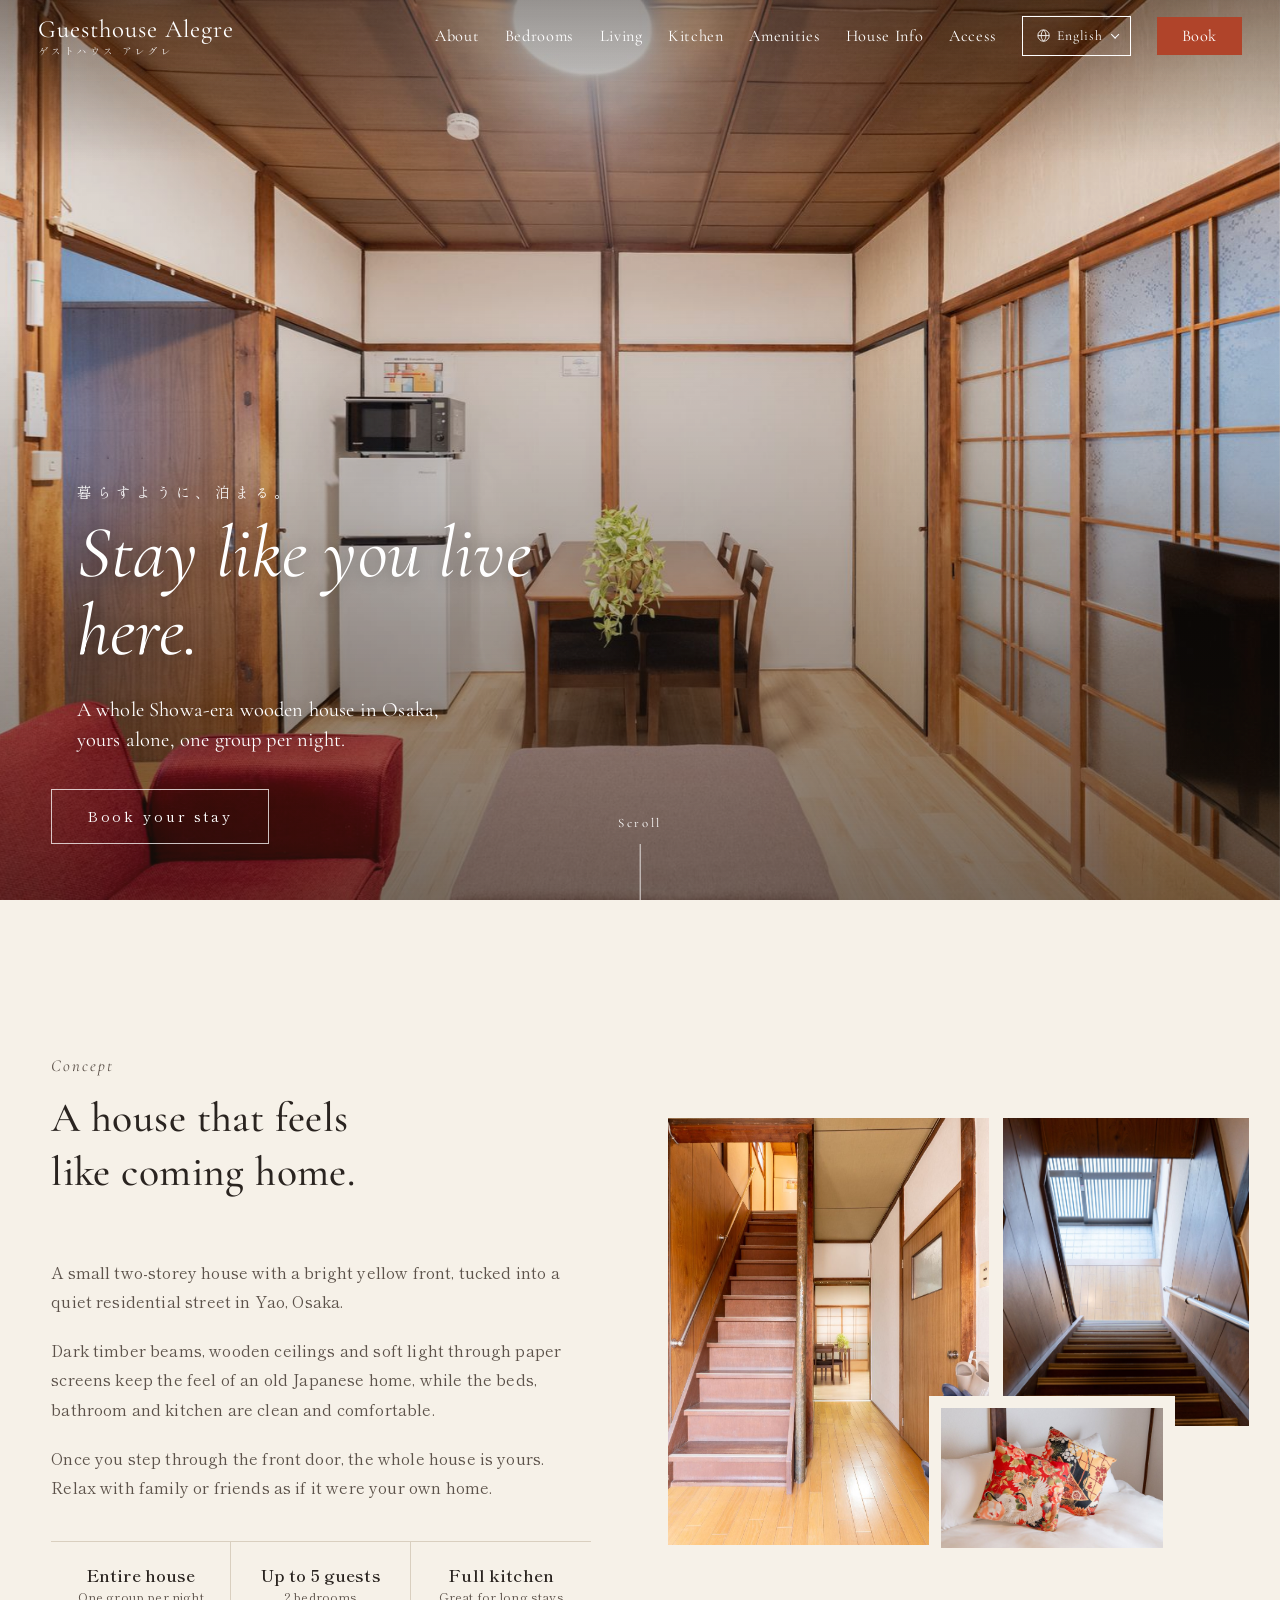
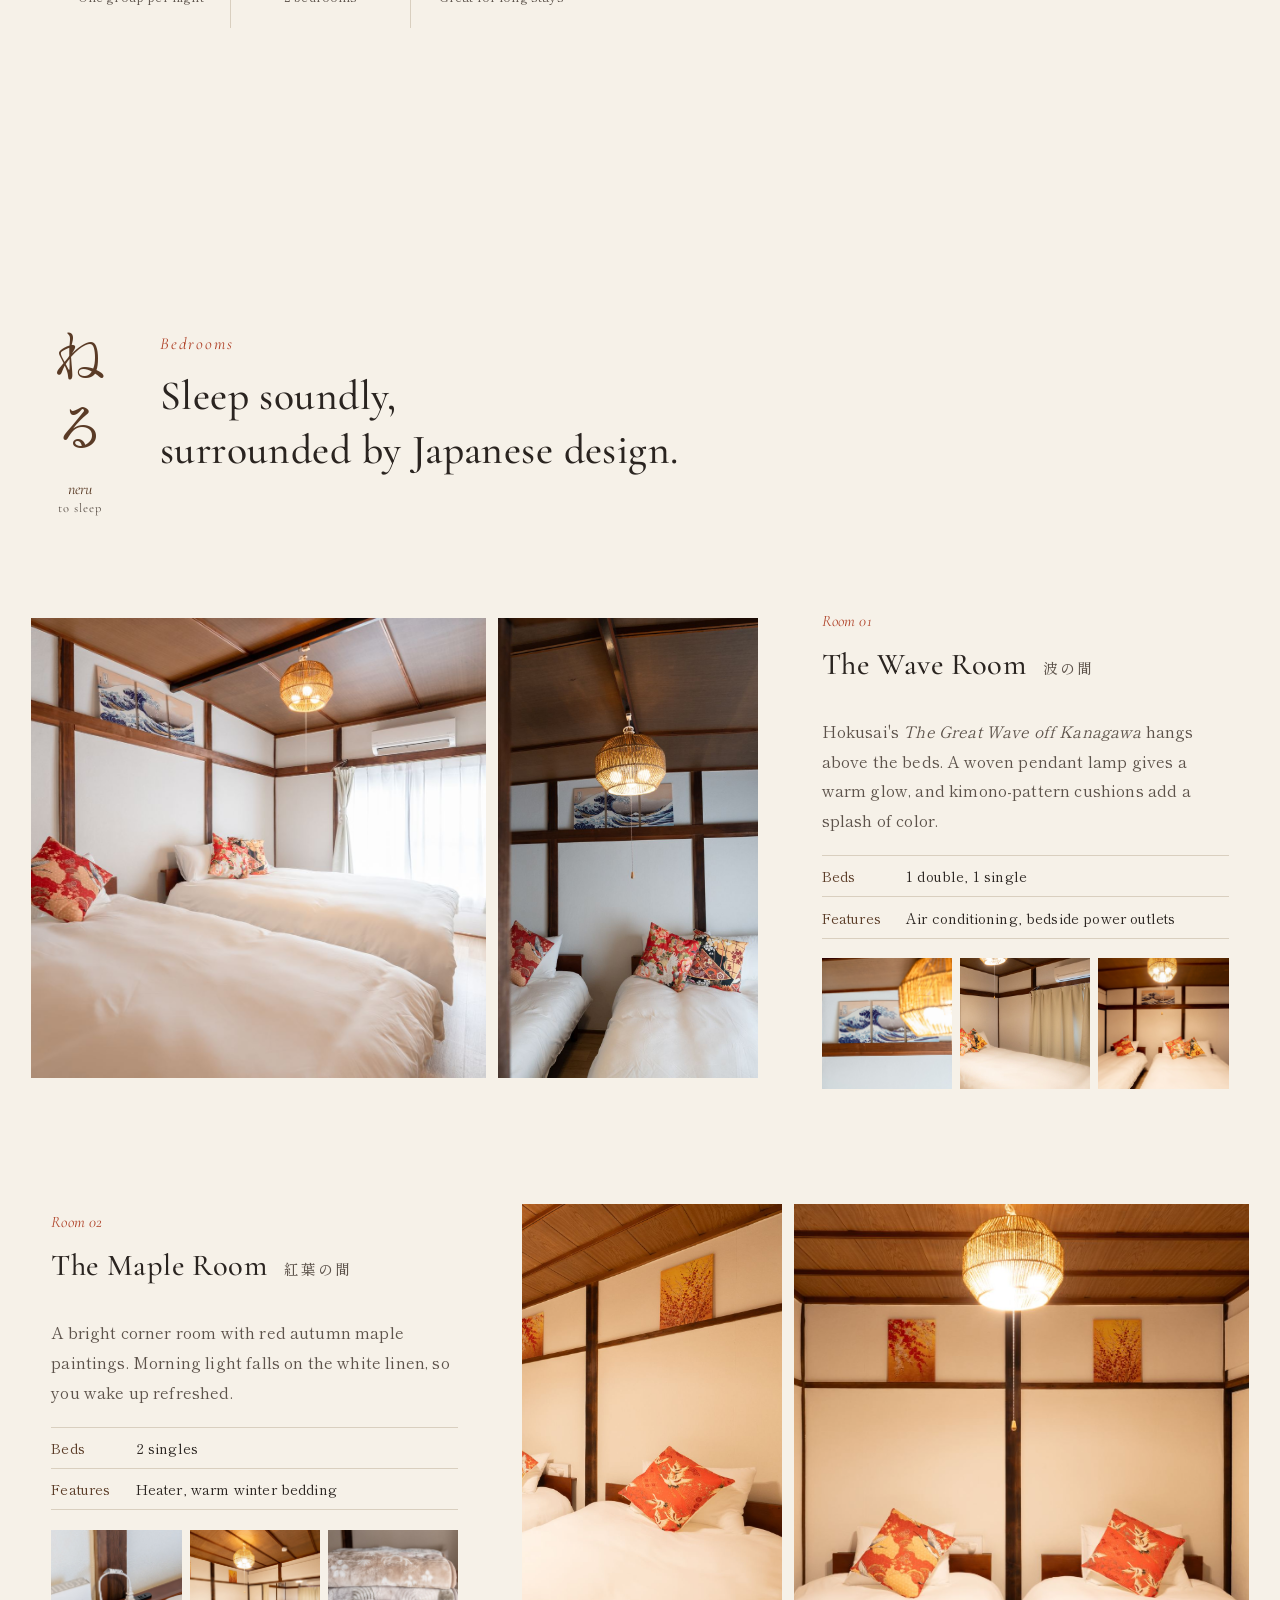
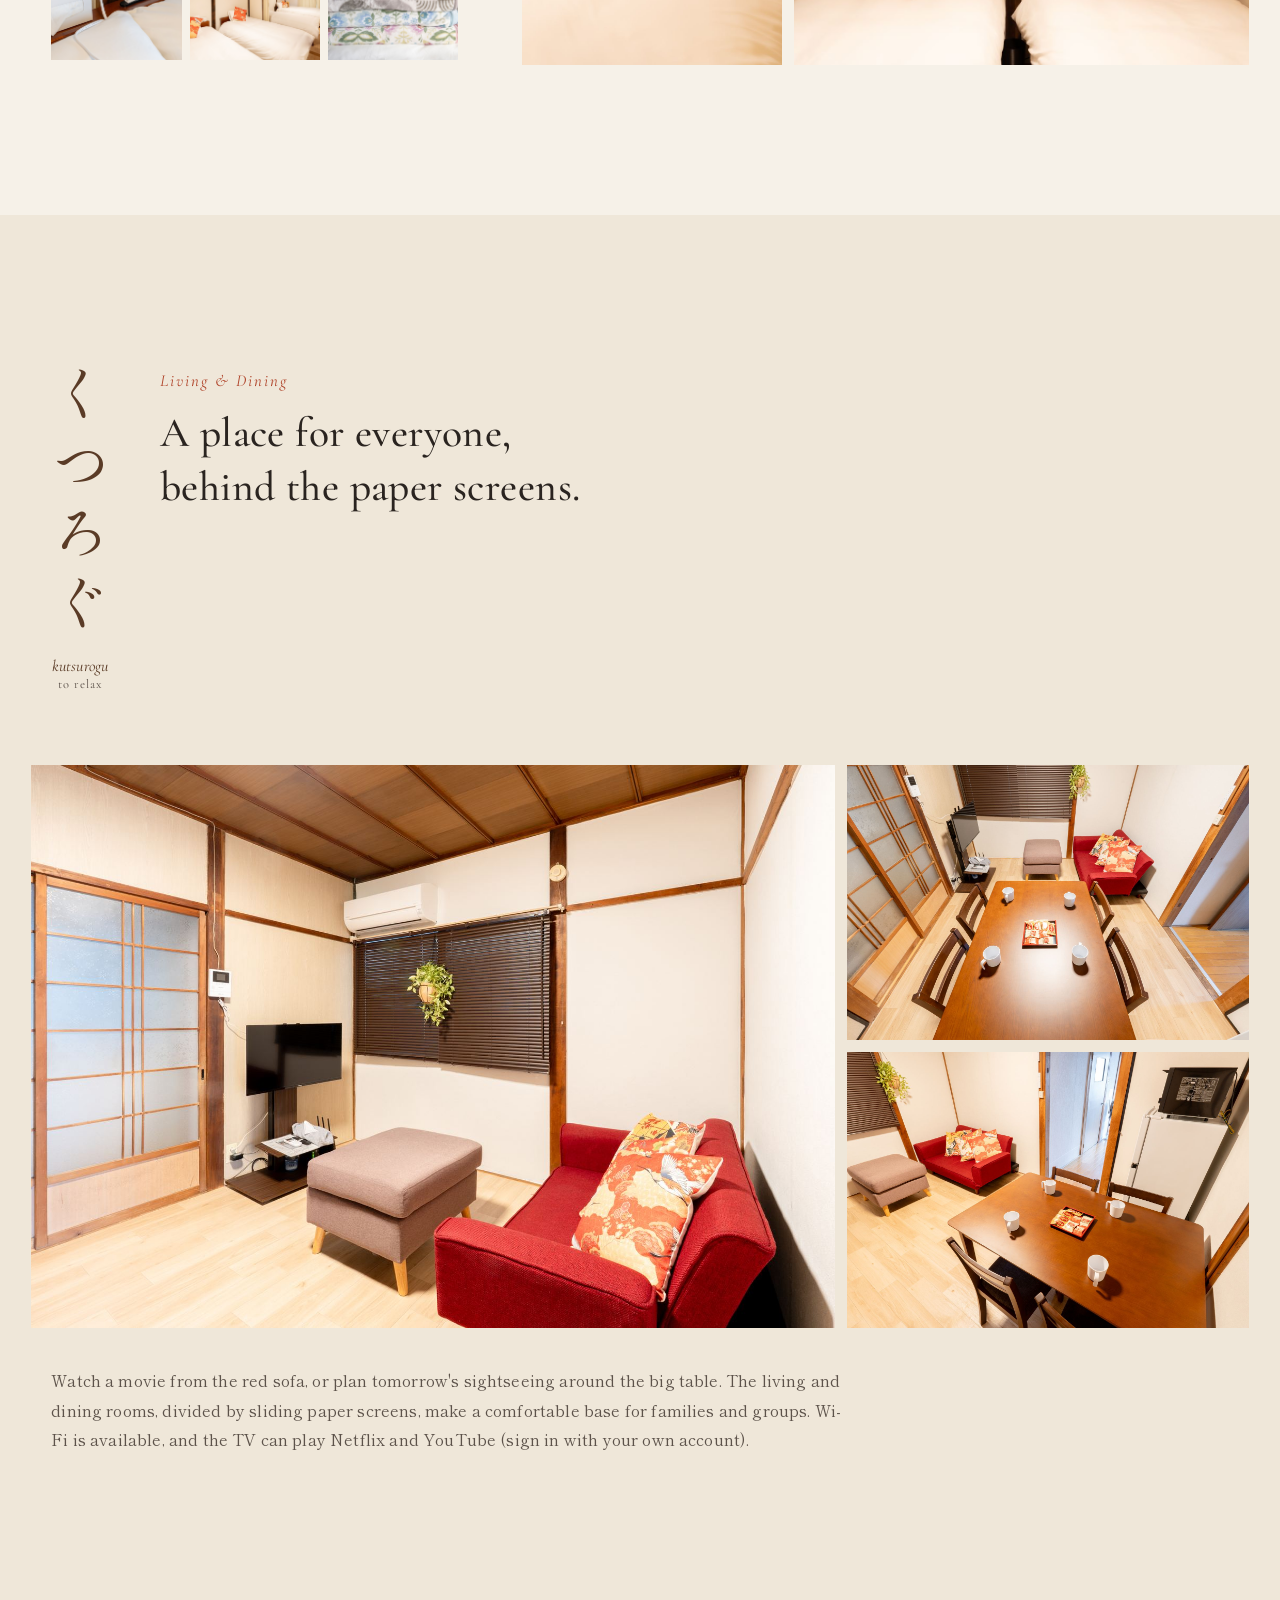
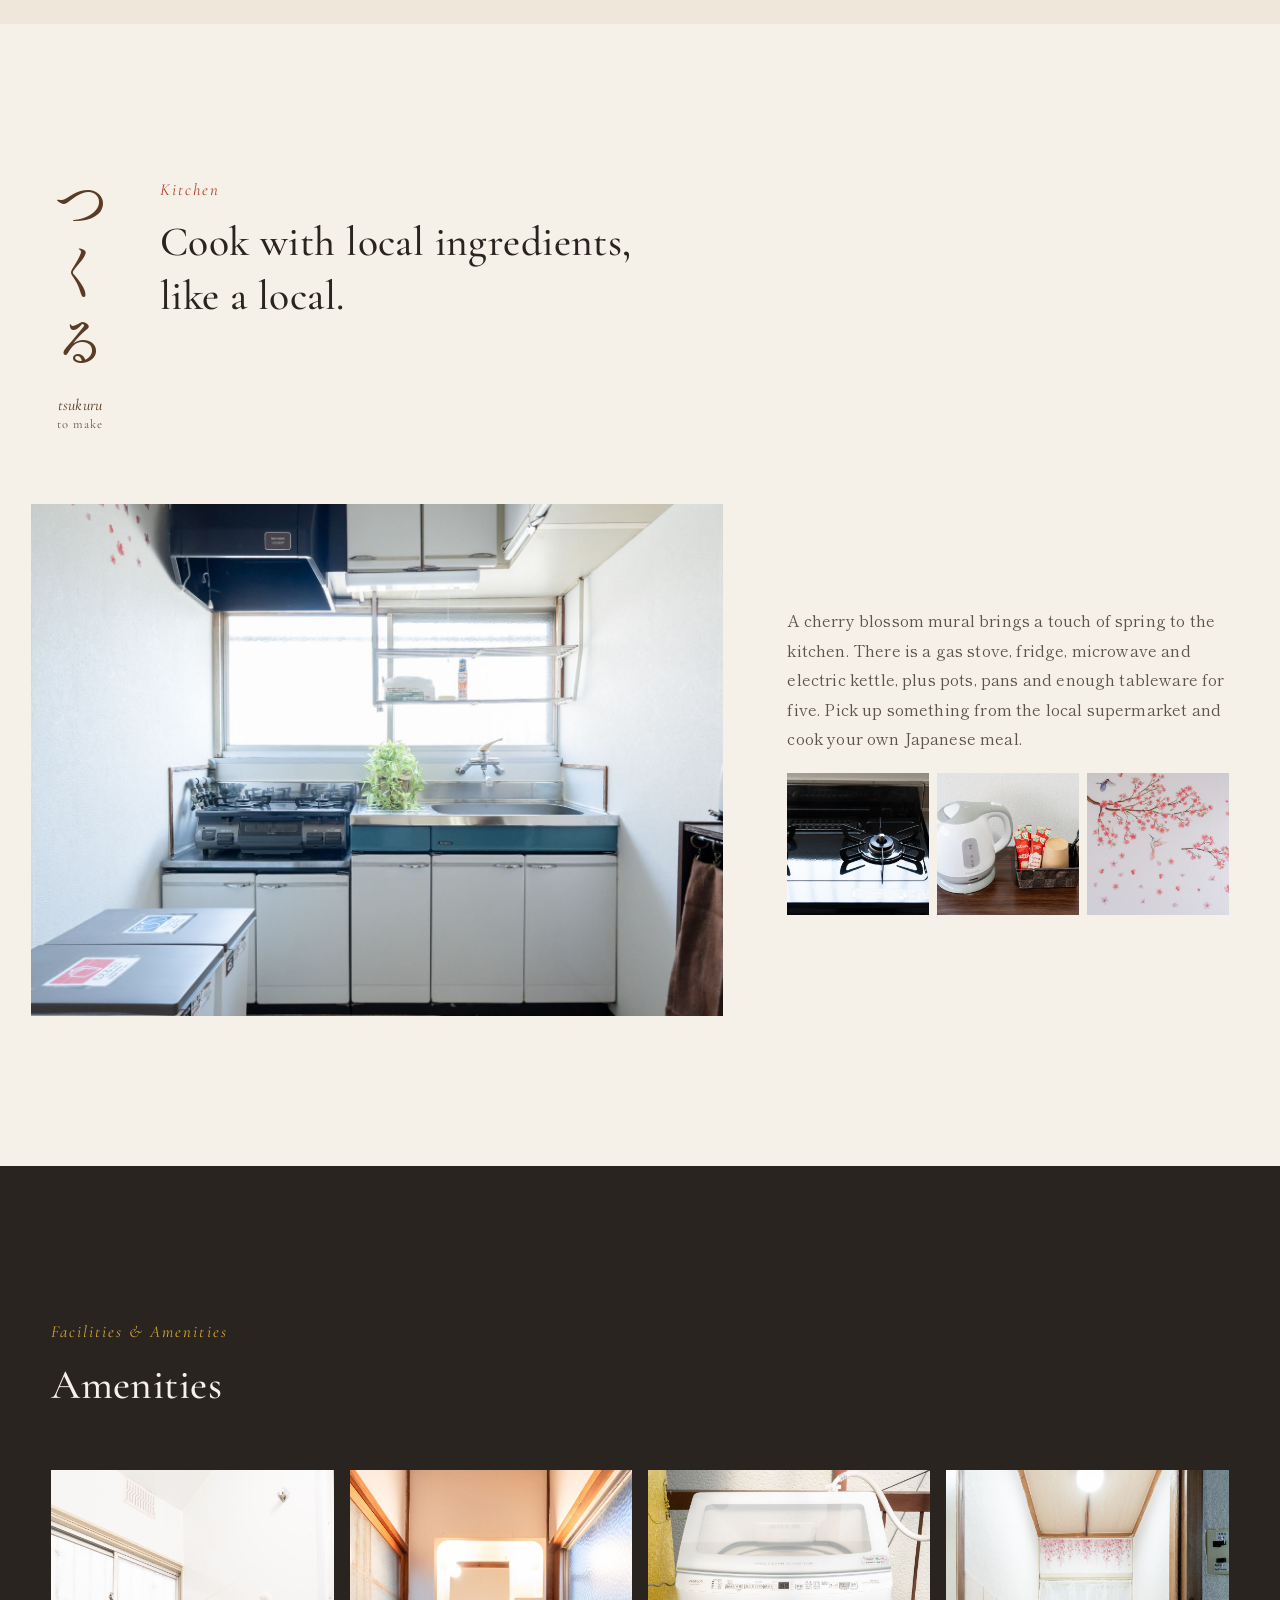
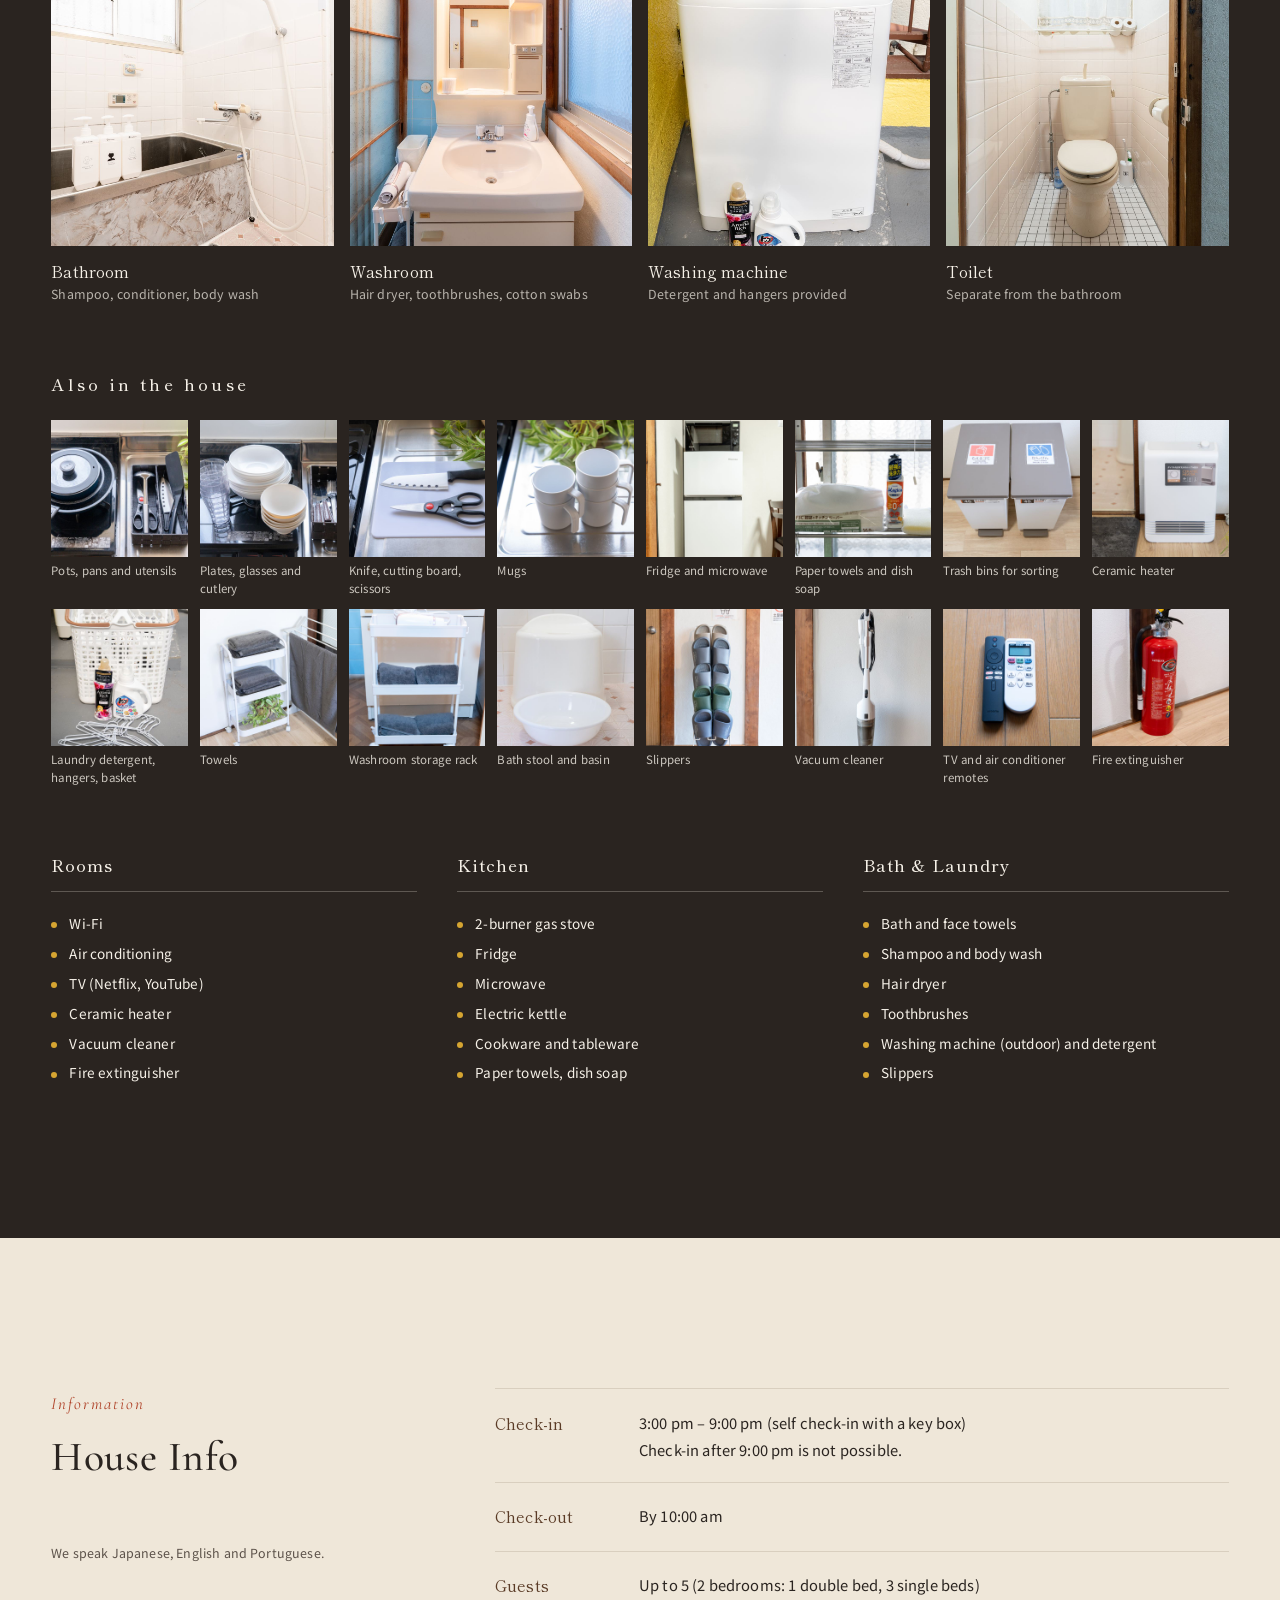
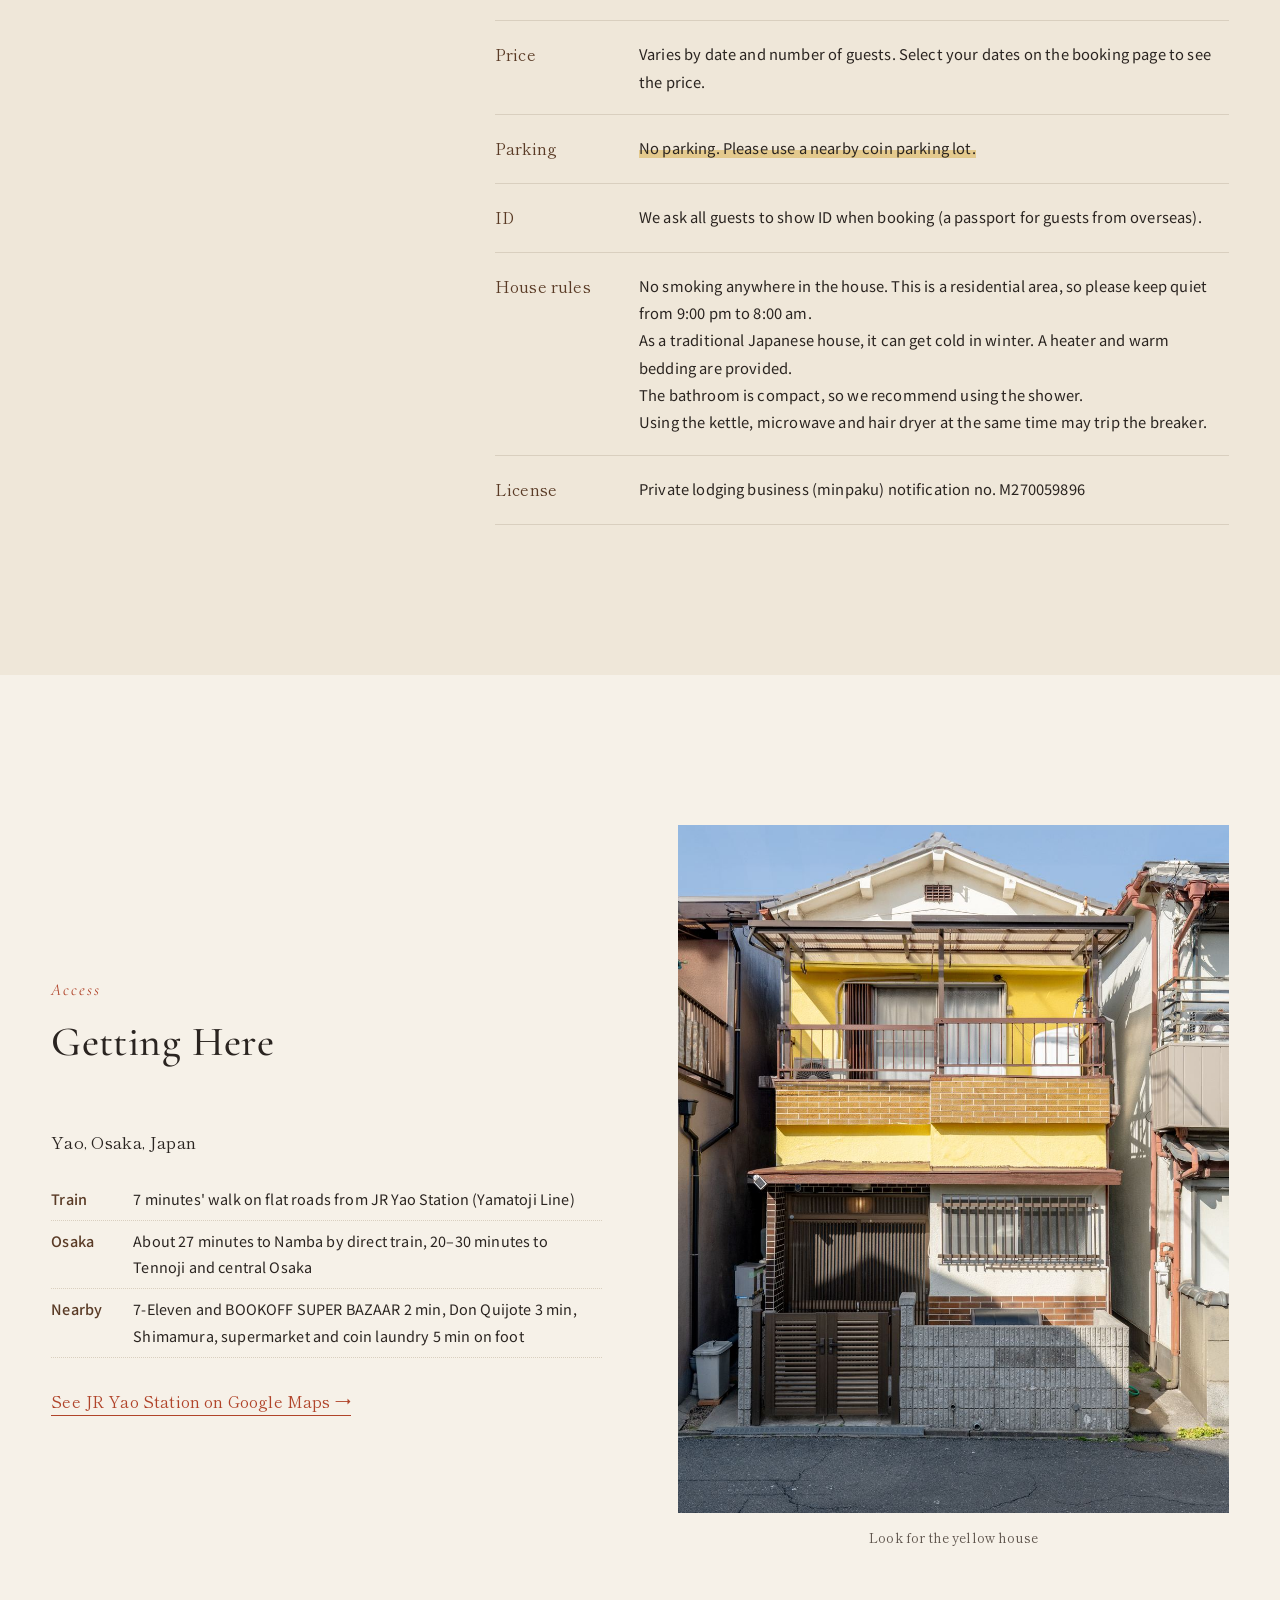
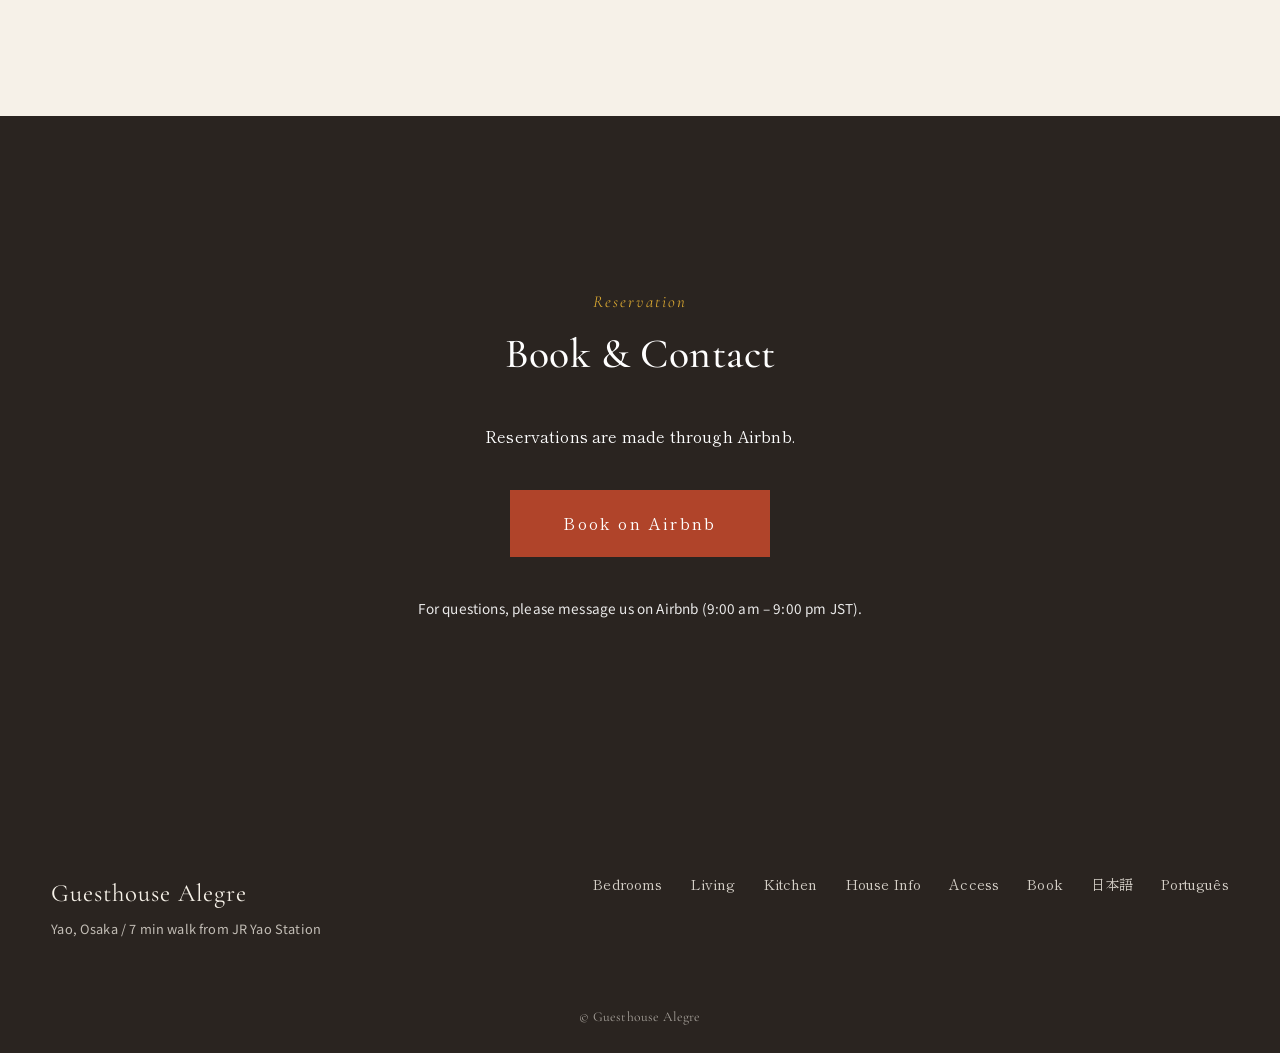
==== commit d2c0f019: "スマホに古いページが残っていても自動で最新版を表示するようにした GitHub Pages はページを最大10分スマホに保存させるため、更新後しばらく古い表示が出ていた。 version.json に" ====
--- a/en/index.html
+++ b/en/index.html
@@ -18,7 +18,24 @@
 <link rel="preconnect" href="https://fonts.googleapis.com">
 <link rel="preconnect" href="https://fonts.gstatic.com" crossorigin>
 <link href="https://fonts.googleapis.com/css2?family=Shippori+Mincho:wght@400;500;600;700&family=Cormorant+Garamond:ital,wght@0,400;0,500;0,600;1,400&family=Noto+Sans+JP:wght@400;500&display=swap" rel="stylesheet">
-<link rel="stylesheet" href="../styles.css?v=20261020d">
+<script>
+  // 古いページがスマホに残っていたら、最新版に自動で読み込み直す（1回だけ）
+  (function () {
+    var v = '20261020052213';
+    try {
+      fetch('../version.json', { cache: 'no-store' })
+        .then(function (r) { return r.json(); })
+        .then(function (j) {
+          if (j.v && j.v !== v && sessionStorage.getItem('reloaded-for') !== j.v) {
+            sessionStorage.setItem('reloaded-for', j.v);
+            location.reload();
+          }
+        })
+        .catch(function () {});
+    } catch (e) {}
+  })();
+</script>
+<link rel="stylesheet" href="../styles.css?v=20261020052213">
 <noscript><style>.reveal { opacity: 1 !important; transform: none !important; }</style></noscript>
 </head>
 <body>
@@ -353,6 +370,6 @@
   <button class="lightbox-next" aria-label="Next photo">&#8250;</button>
 </div>
 
-<script src="../script.js?v=20261020d"></script>
+<script src="../script.js?v=20261020052213"></script>
 </body>
 </html>
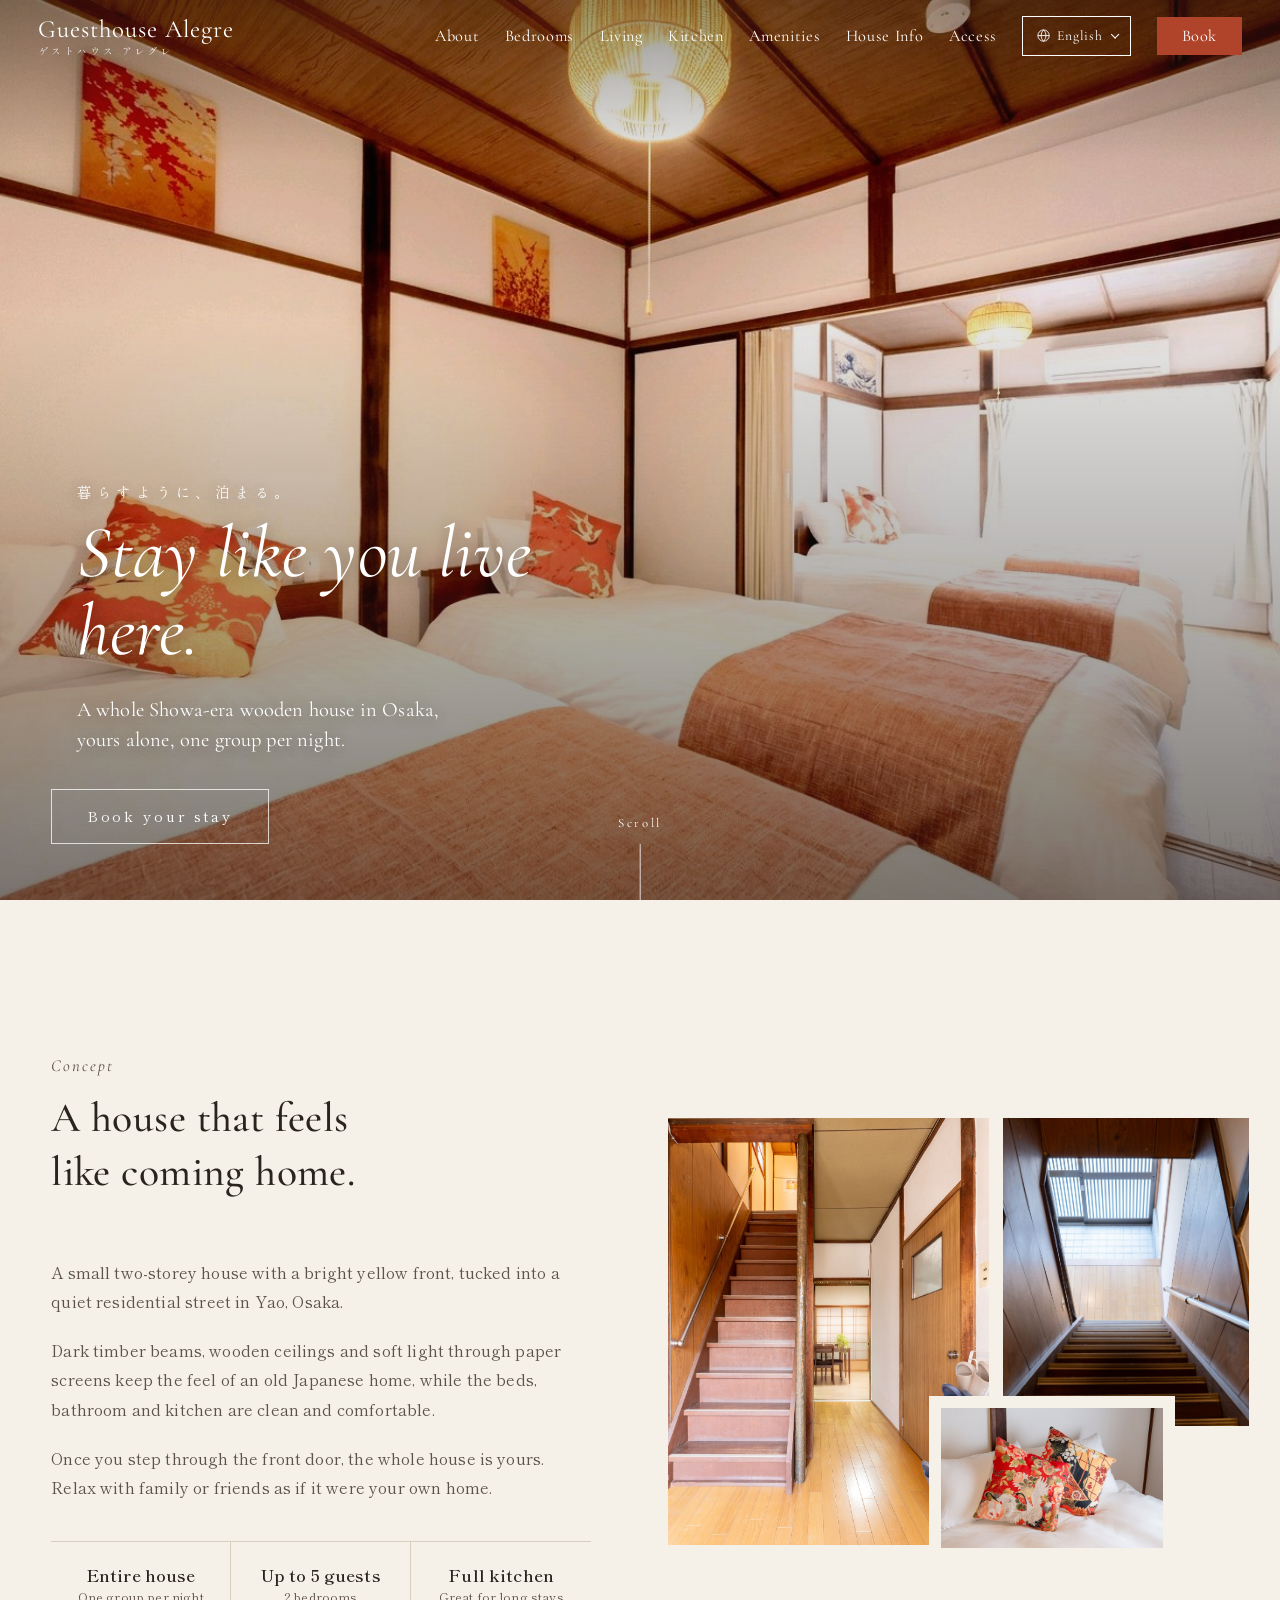
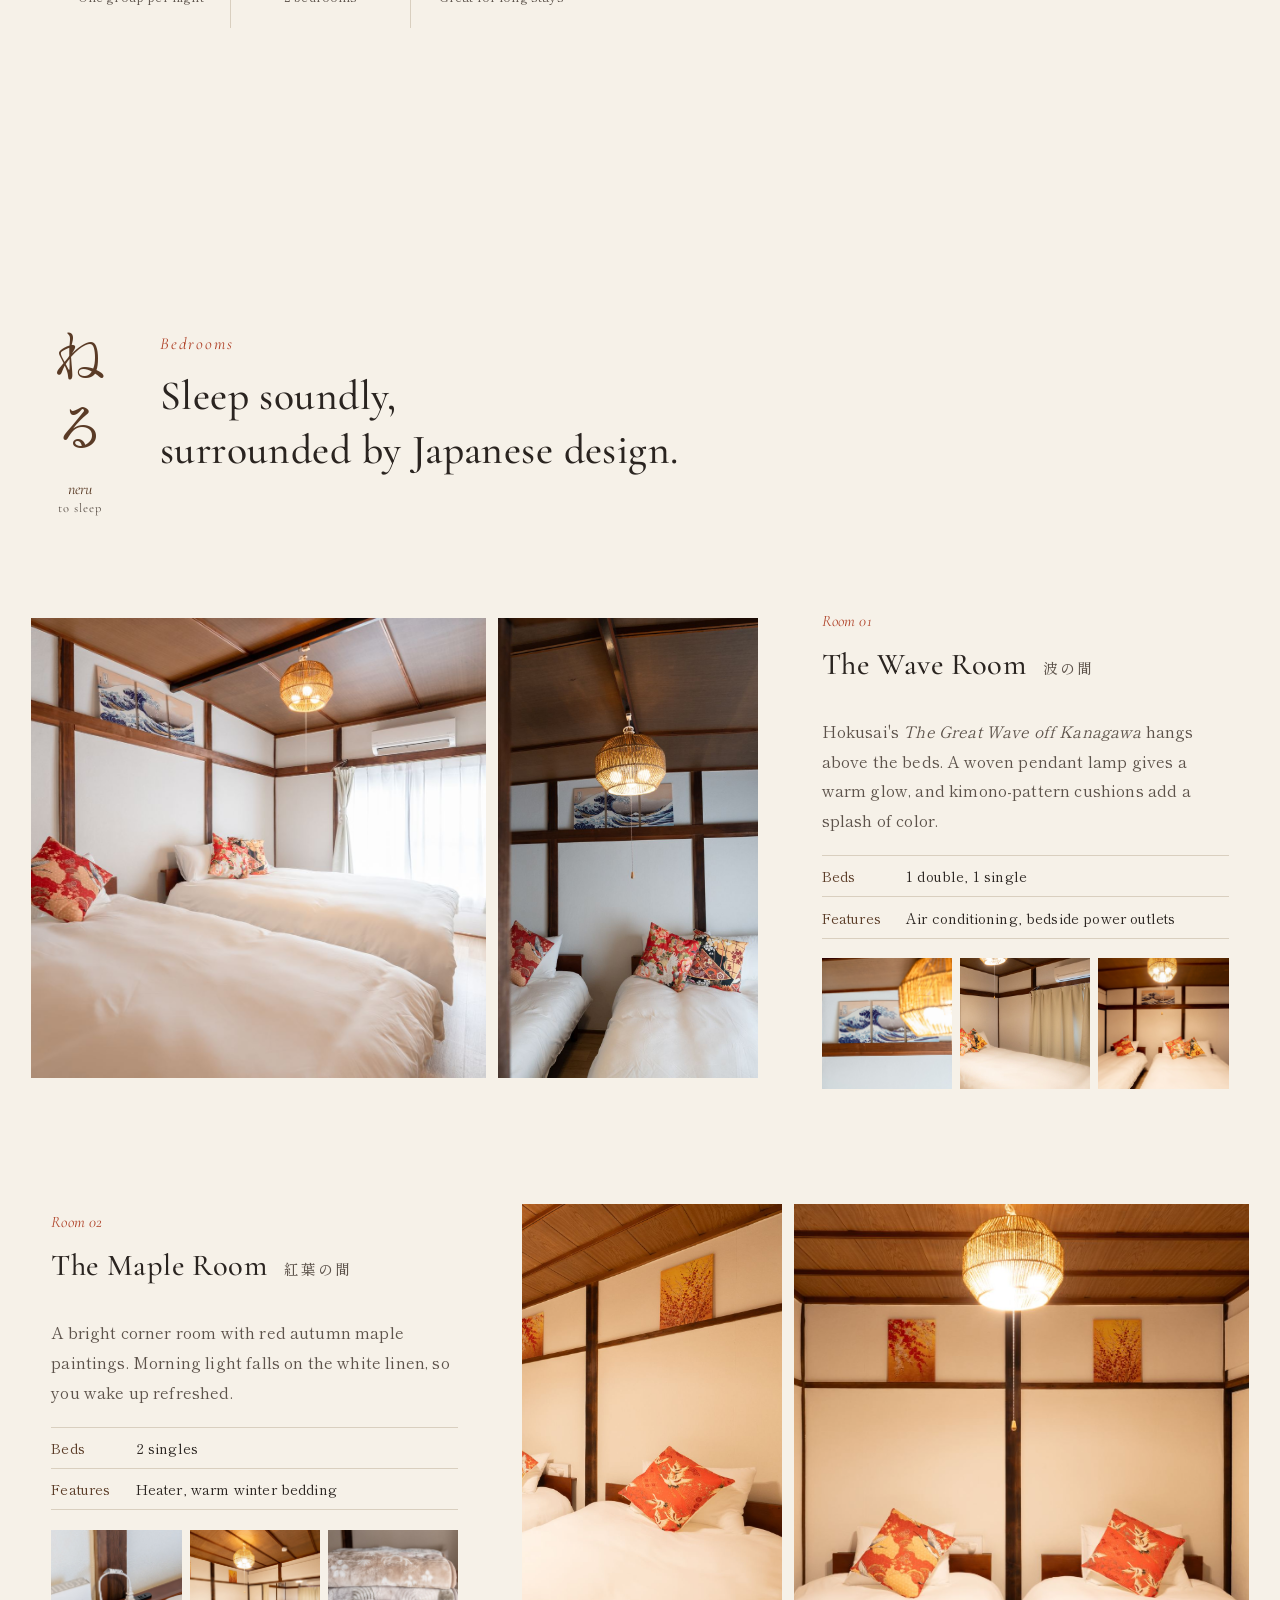
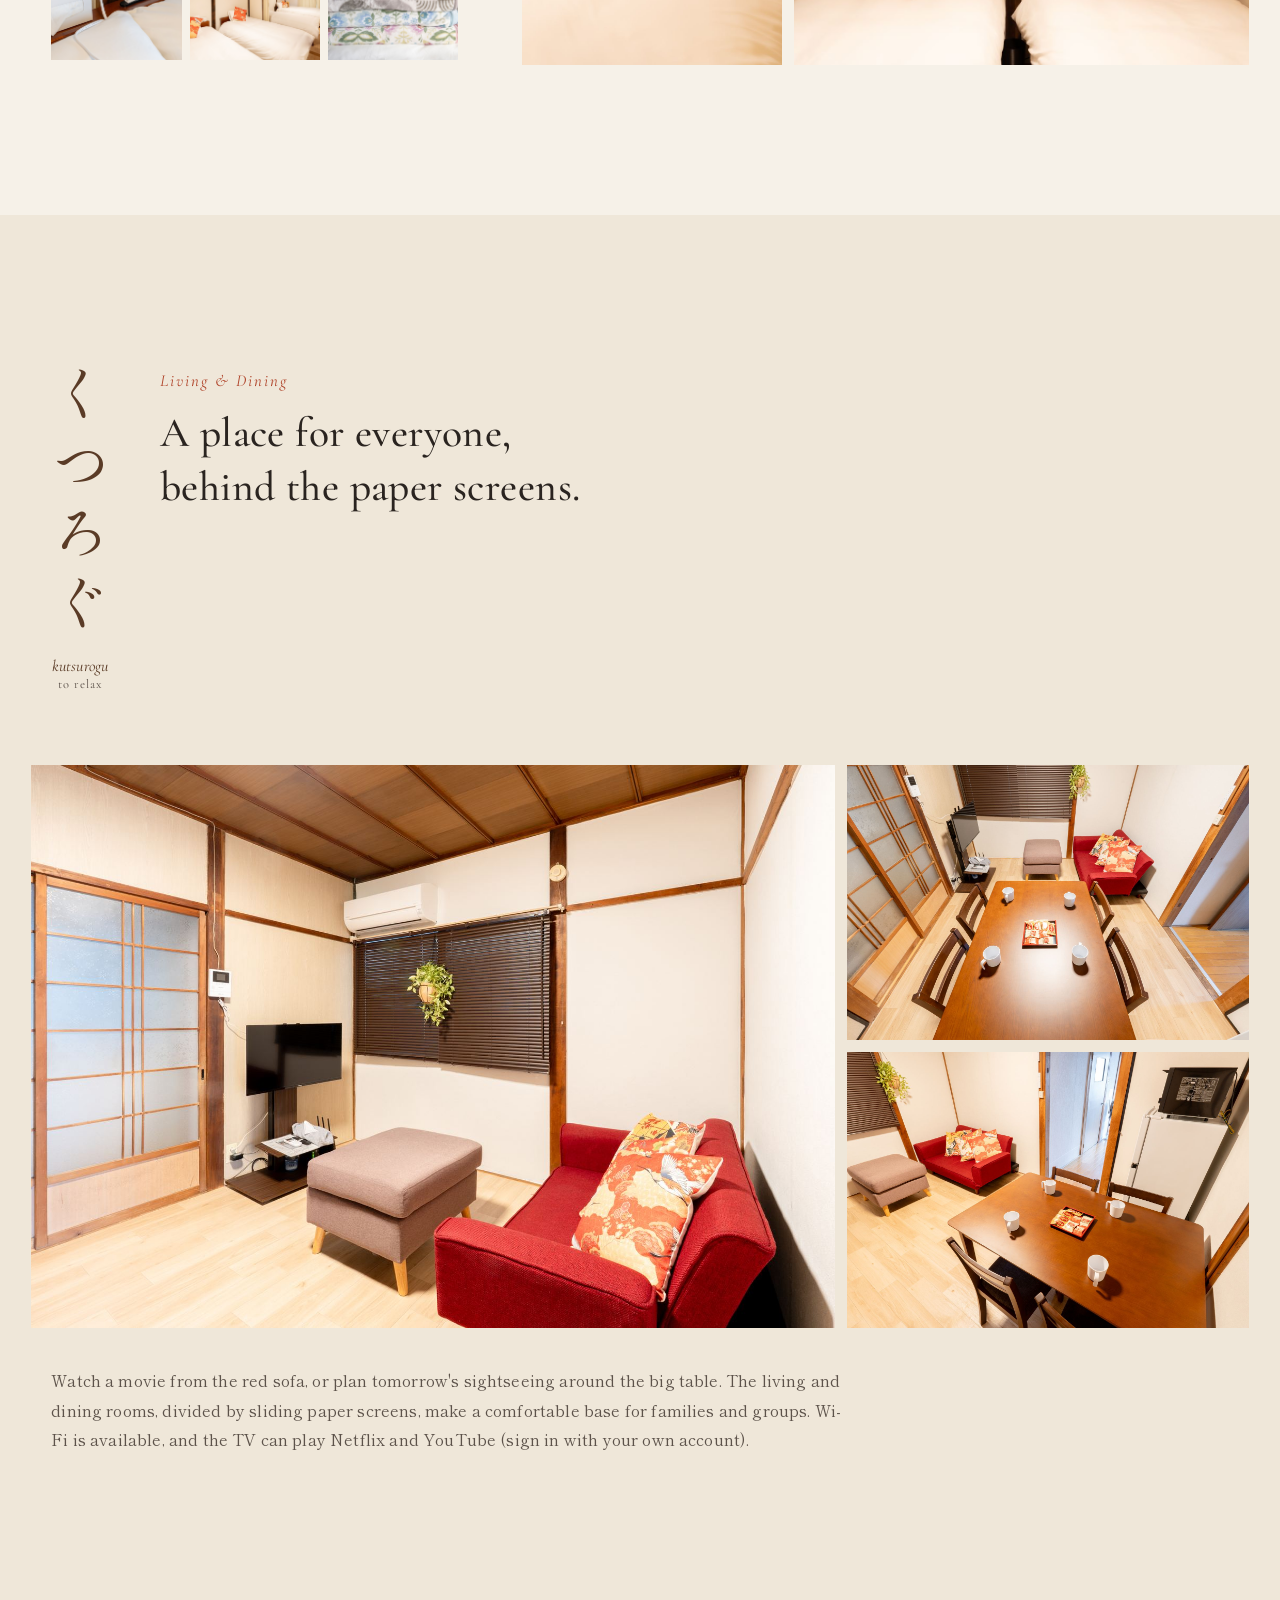
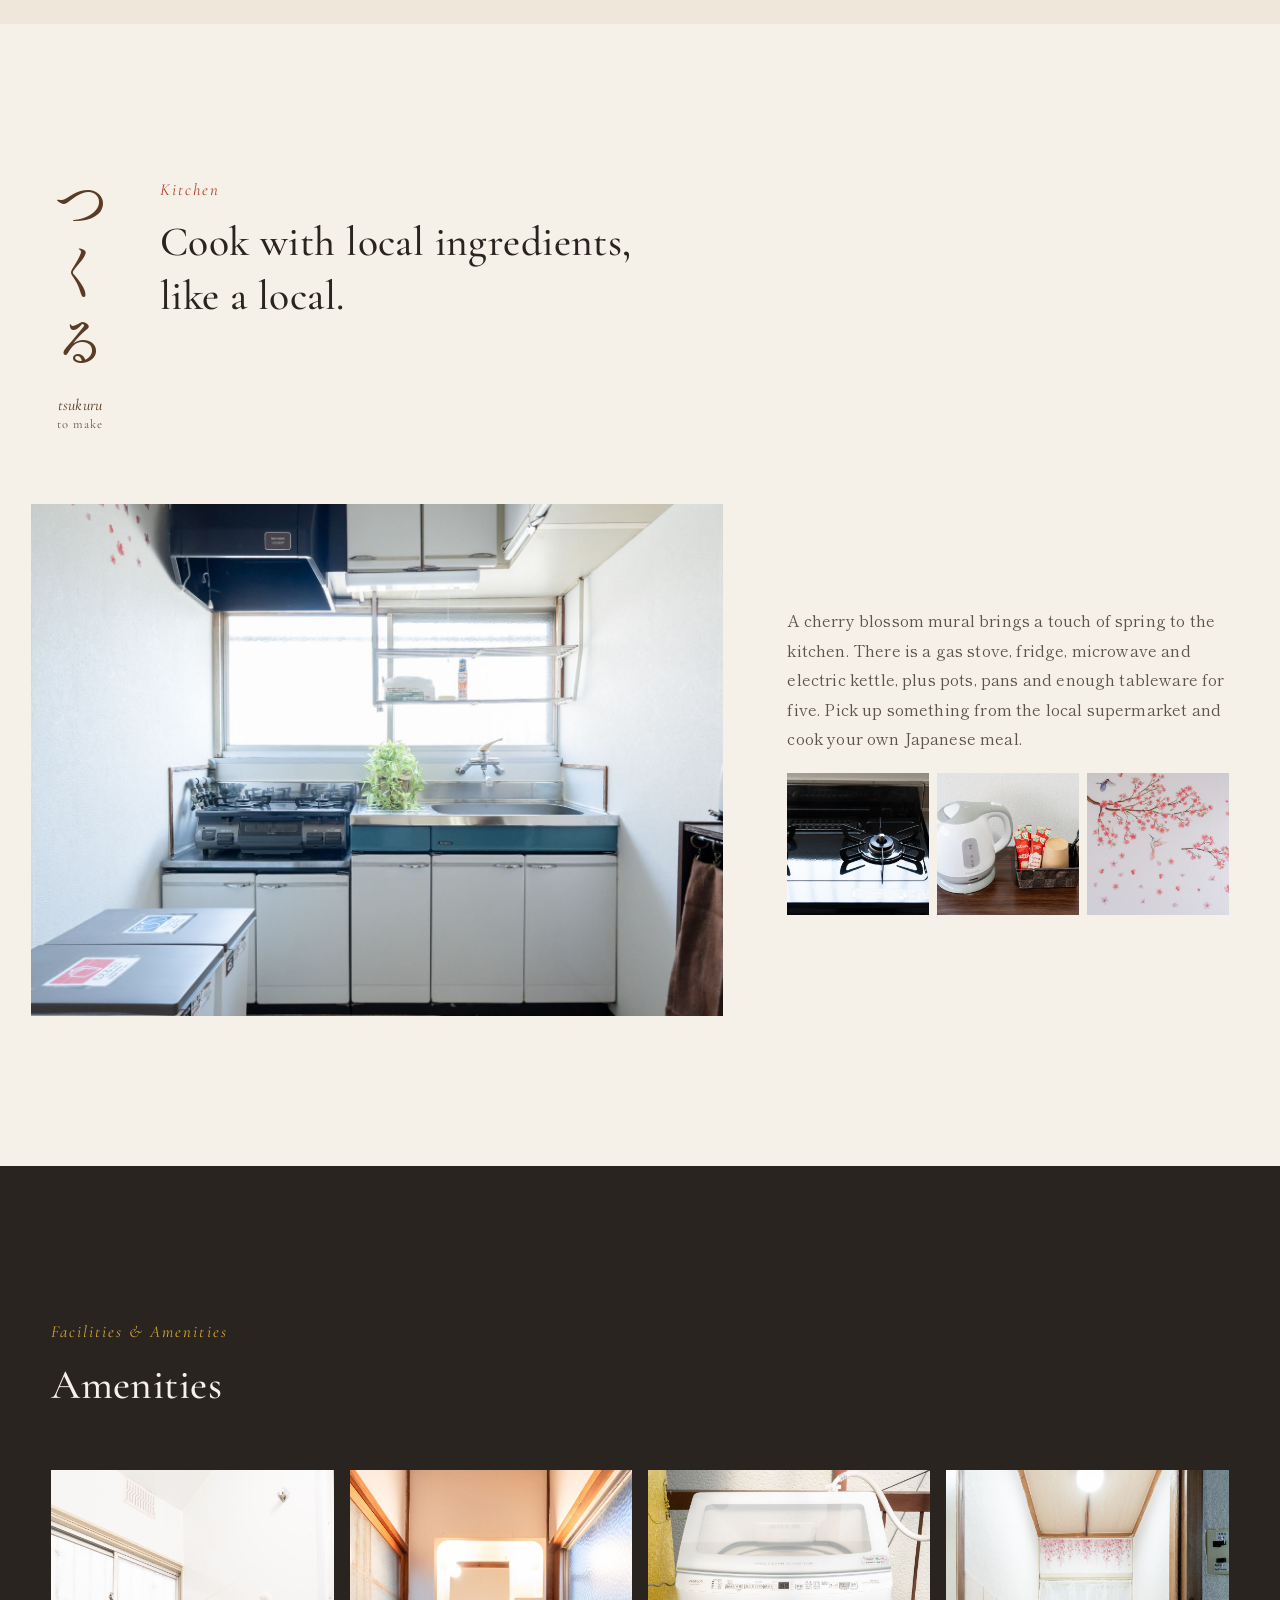
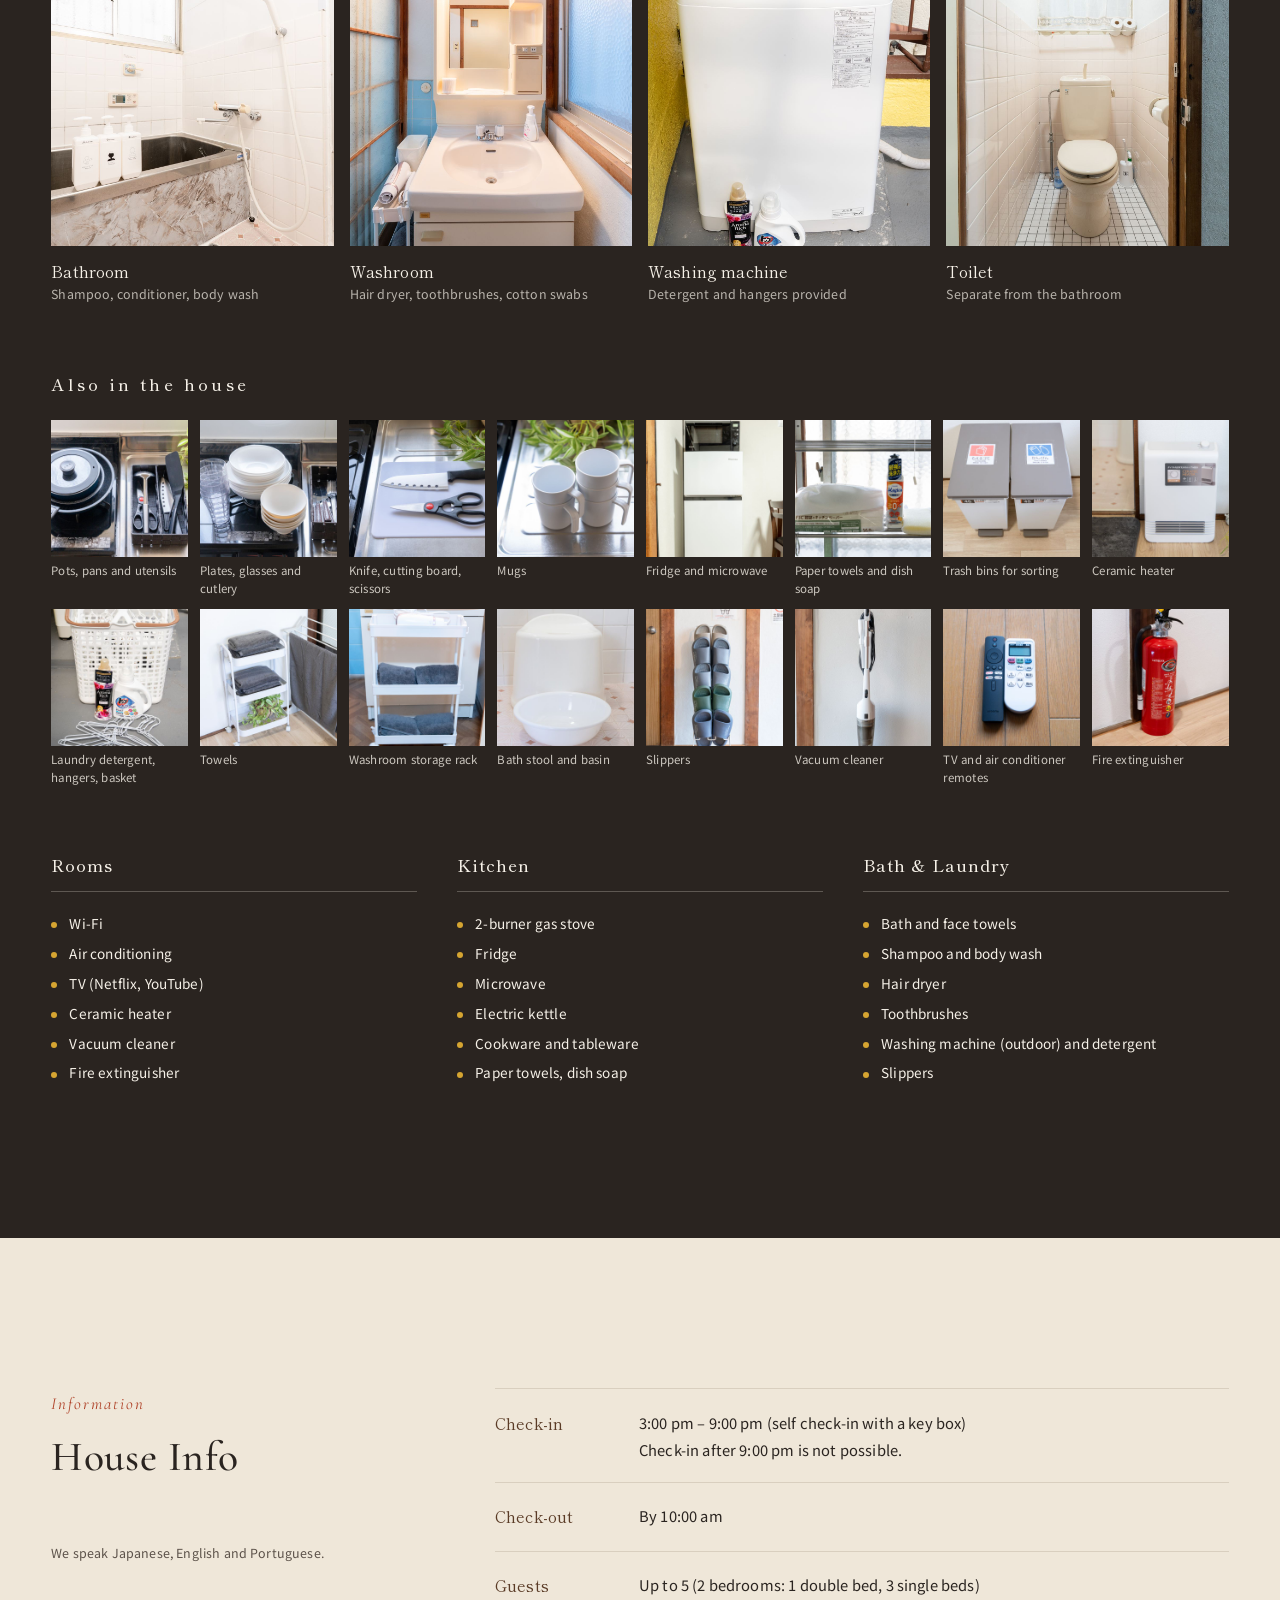
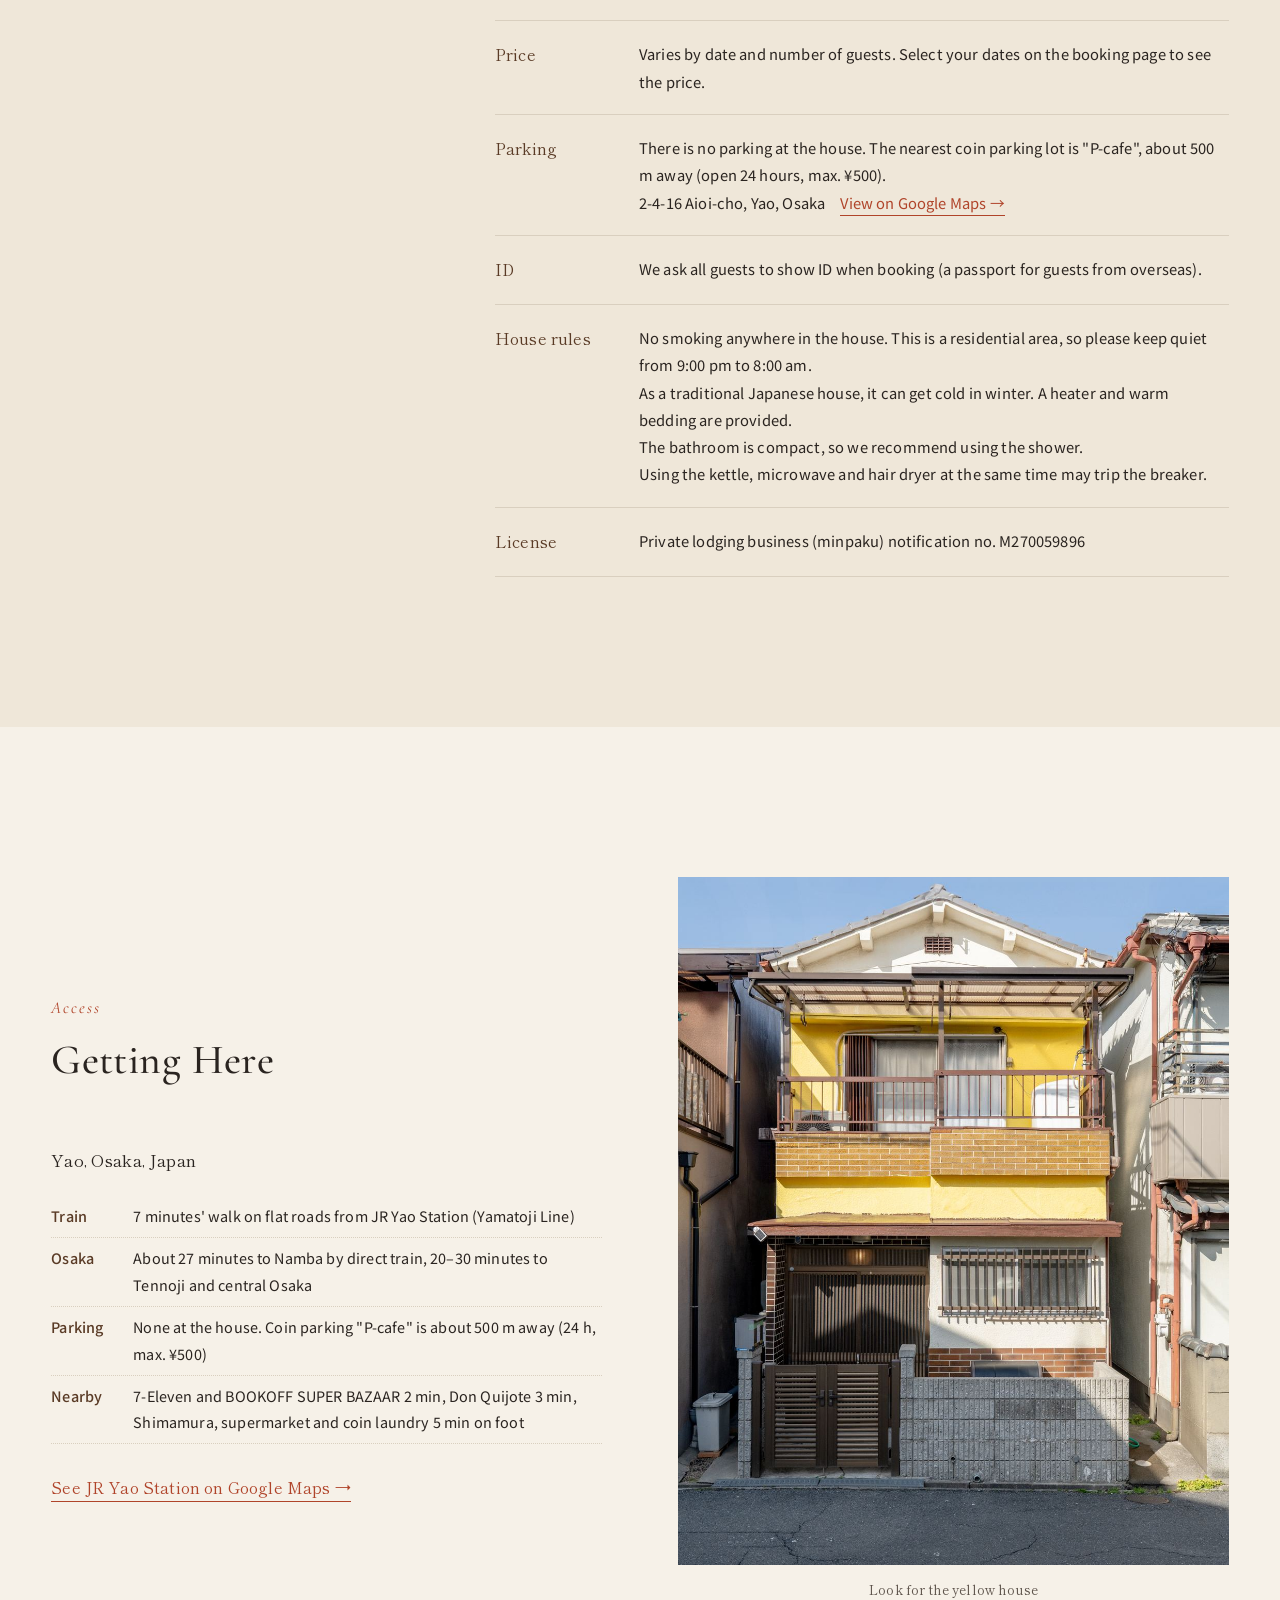
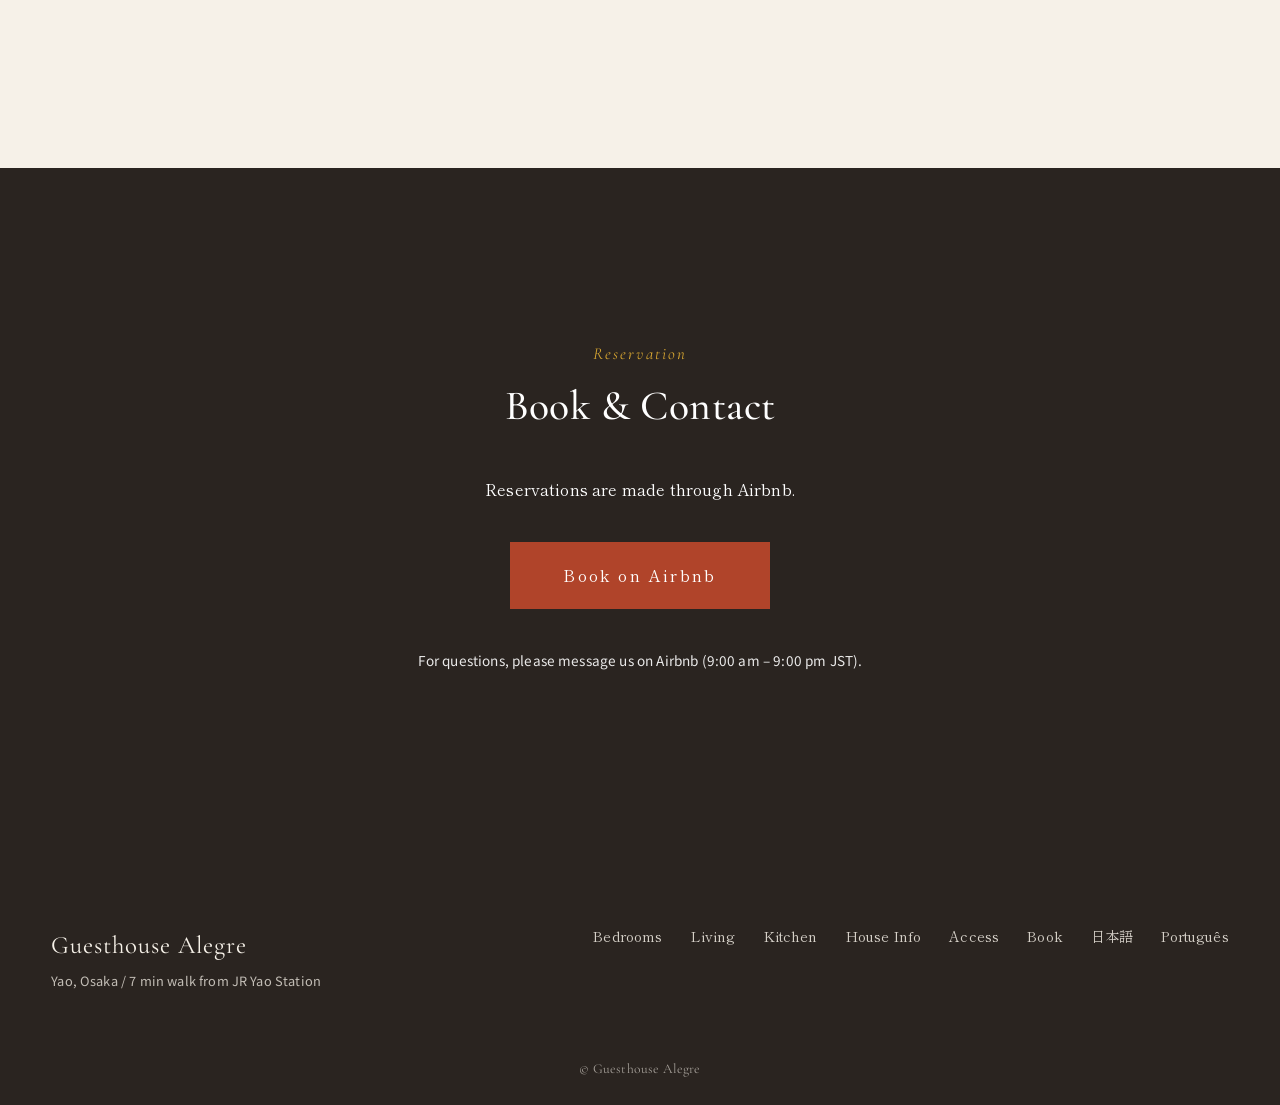
==== commit 2130cebf: "駐車場の案内を実際の情報に差し替え 宿に駐車場はなく、約500mの先にコインパーキング「P-cafe」（24時間 最大500円）があることを ご利用案内とアクセスに記載。3言語に反映。  Co-Aut" ====
--- a/en/index.html
+++ b/en/index.html
@@ -12,16 +12,17 @@
 <meta property="og:description" content="Rent an entire traditional Japanese house in Yao, Osaka. One group per night.">
 <meta property="og:image" content="../assets/images/living-1.jpg">
 
-<link rel="alternate" hreflang="ja" href="https://nk01180118-ops.github.io/minpaku-site/">
-<link rel="alternate" hreflang="en" href="https://nk01180118-ops.github.io/minpaku-site/en/">
-<link rel="alternate" hreflang="pt" href="https://nk01180118-ops.github.io/minpaku-site/pt/">
+<link rel="canonical" href="https://alegre-yao.pages.dev/en/">
+<link rel="alternate" hreflang="ja" href="https://alegre-yao.pages.dev/">
+<link rel="alternate" hreflang="en" href="https://alegre-yao.pages.dev/en/">
+<link rel="alternate" hreflang="pt" href="https://alegre-yao.pages.dev/pt/">
 <link rel="preconnect" href="https://fonts.googleapis.com">
 <link rel="preconnect" href="https://fonts.gstatic.com" crossorigin>
 <link href="https://fonts.googleapis.com/css2?family=Shippori+Mincho:wght@400;500;600;700&family=Cormorant+Garamond:ital,wght@0,400;0,500;0,600;1,400&family=Noto+Sans+JP:wght@400;500&display=swap" rel="stylesheet">
 <script>
   // 古いページがスマホに残っていたら、最新版に自動で読み込み直す（1回だけ）
   (function () {
-    var v = '20261020052213';
+    var v = '20261020062247';
     try {
       fetch('../version.json', { cache: 'no-store' })
         .then(function (r) { return r.json(); })
@@ -35,7 +36,7 @@
     } catch (e) {}
   })();
 </script>
-<link rel="stylesheet" href="../styles.css?v=20261020052213">
+<link rel="stylesheet" href="../styles.css?v=20261020062247">
 <noscript><style>.reveal { opacity: 1 !important; transform: none !important; }</style></noscript>
 </head>
 <body>
@@ -296,7 +297,7 @@
         <div><dt>Check-out</dt><dd>By 10:00 am</dd></div>
         <div><dt>Guests</dt><dd>Up to 5 (2 bedrooms: 1 double bed, 3 single beds)</dd></div>
         <div><dt>Price</dt><dd>Varies by date and number of guests. Select your dates on the booking page to see the price.</dd></div>
-        <div><dt>Parking</dt><dd><span class="ph">No parking. Please use a nearby coin parking lot.</span></dd></div>
+        <div><dt>Parking</dt><dd>There is no parking at the house. The nearest coin parking lot is "P-cafe", about 500 m away (open 24 hours, max. ¥500).<br>2-4-16 Aioi-cho, Yao, Osaka　<a class="text-link" href="https://www.google.com/maps/search/?api=1&amp;query=P-cafe%20%E5%A4%A7%E9%98%AA%E5%BA%9C%E5%85%AB%E5%B0%BE%E5%B8%82%E7%9B%B8%E7%94%9F%E7%94%BA2%E4%B8%81%E7%9B%AE4-16" target="_blank" rel="noopener">View on Google Maps</a></dd></div>
         <div><dt>ID</dt><dd>We ask all guests to show ID when booking (a passport for guests from overseas).</dd></div>
         <div><dt>House rules</dt><dd>No smoking anywhere in the house. This is a residential area, so please keep quiet from 9:00 pm to 8:00 am.<br>
           As a traditional Japanese house, it can get cold in winter. A heater and warm bedding are provided.<br>
@@ -317,6 +318,7 @@
         <ul class="access-list">
           <li><strong>Train</strong><span>7 minutes' walk on flat roads from JR Yao Station (Yamatoji Line)</span></li>
           <li><strong>Osaka</strong><span>About 27 minutes to Namba by direct train, 20–30 minutes to Tennoji and central Osaka</span></li>
+          <li><strong>Parking</strong><span>None at the house. Coin parking "P-cafe" is about 500 m away (24 h, max. ¥500)</span></li>
           <li><strong>Nearby</strong><span>7-Eleven and BOOKOFF SUPER BAZAAR 2 min, Don Quijote 3 min, Shimamura, supermarket and coin laundry 5 min on foot</span></li>
         </ul>
         <a class="text-link" href="https://www.google.com/maps/search/?api=1&amp;query=JR+Yao+Station" target="_blank" rel="noopener">See JR Yao Station on Google Maps</a>
@@ -370,6 +372,6 @@
   <button class="lightbox-next" aria-label="Next photo">&#8250;</button>
 </div>
 
-<script src="../script.js?v=20261020052213"></script>
+<script src="../script.js?v=20261020062247"></script>
 </body>
 </html>
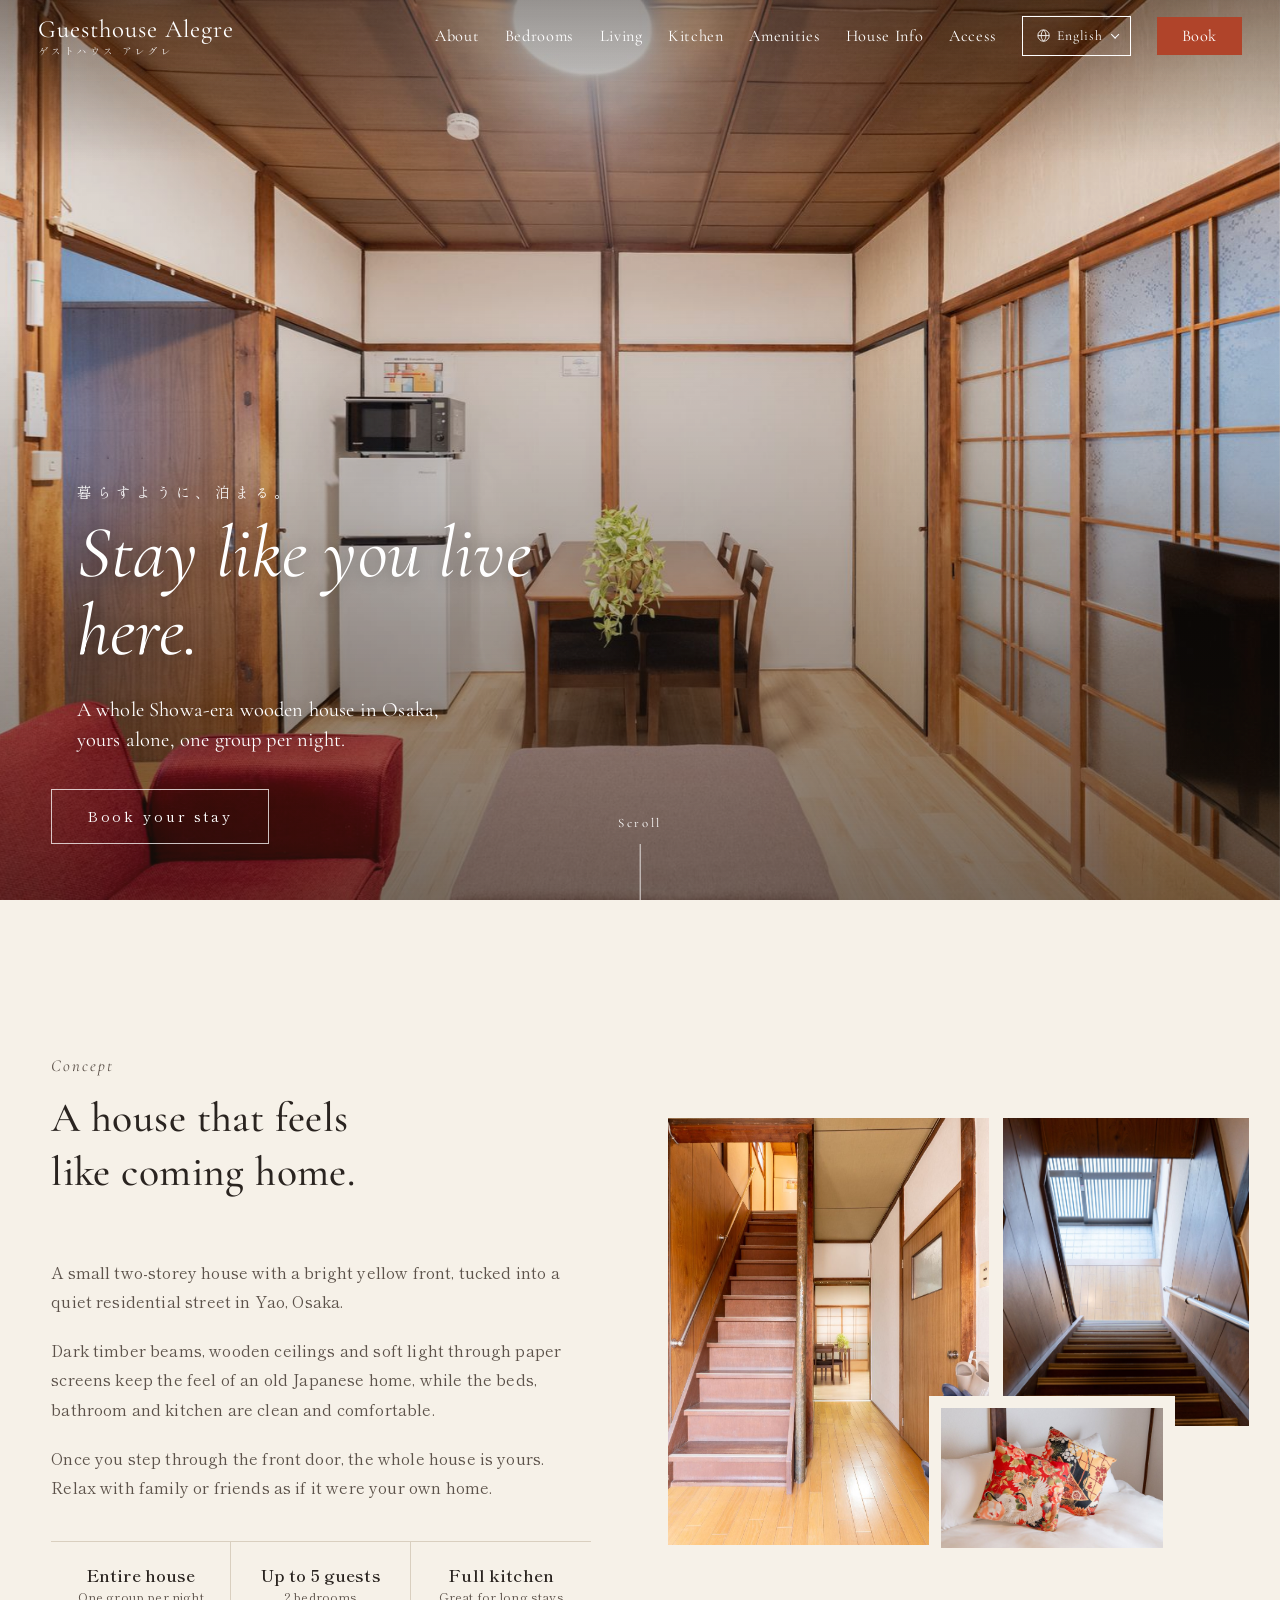
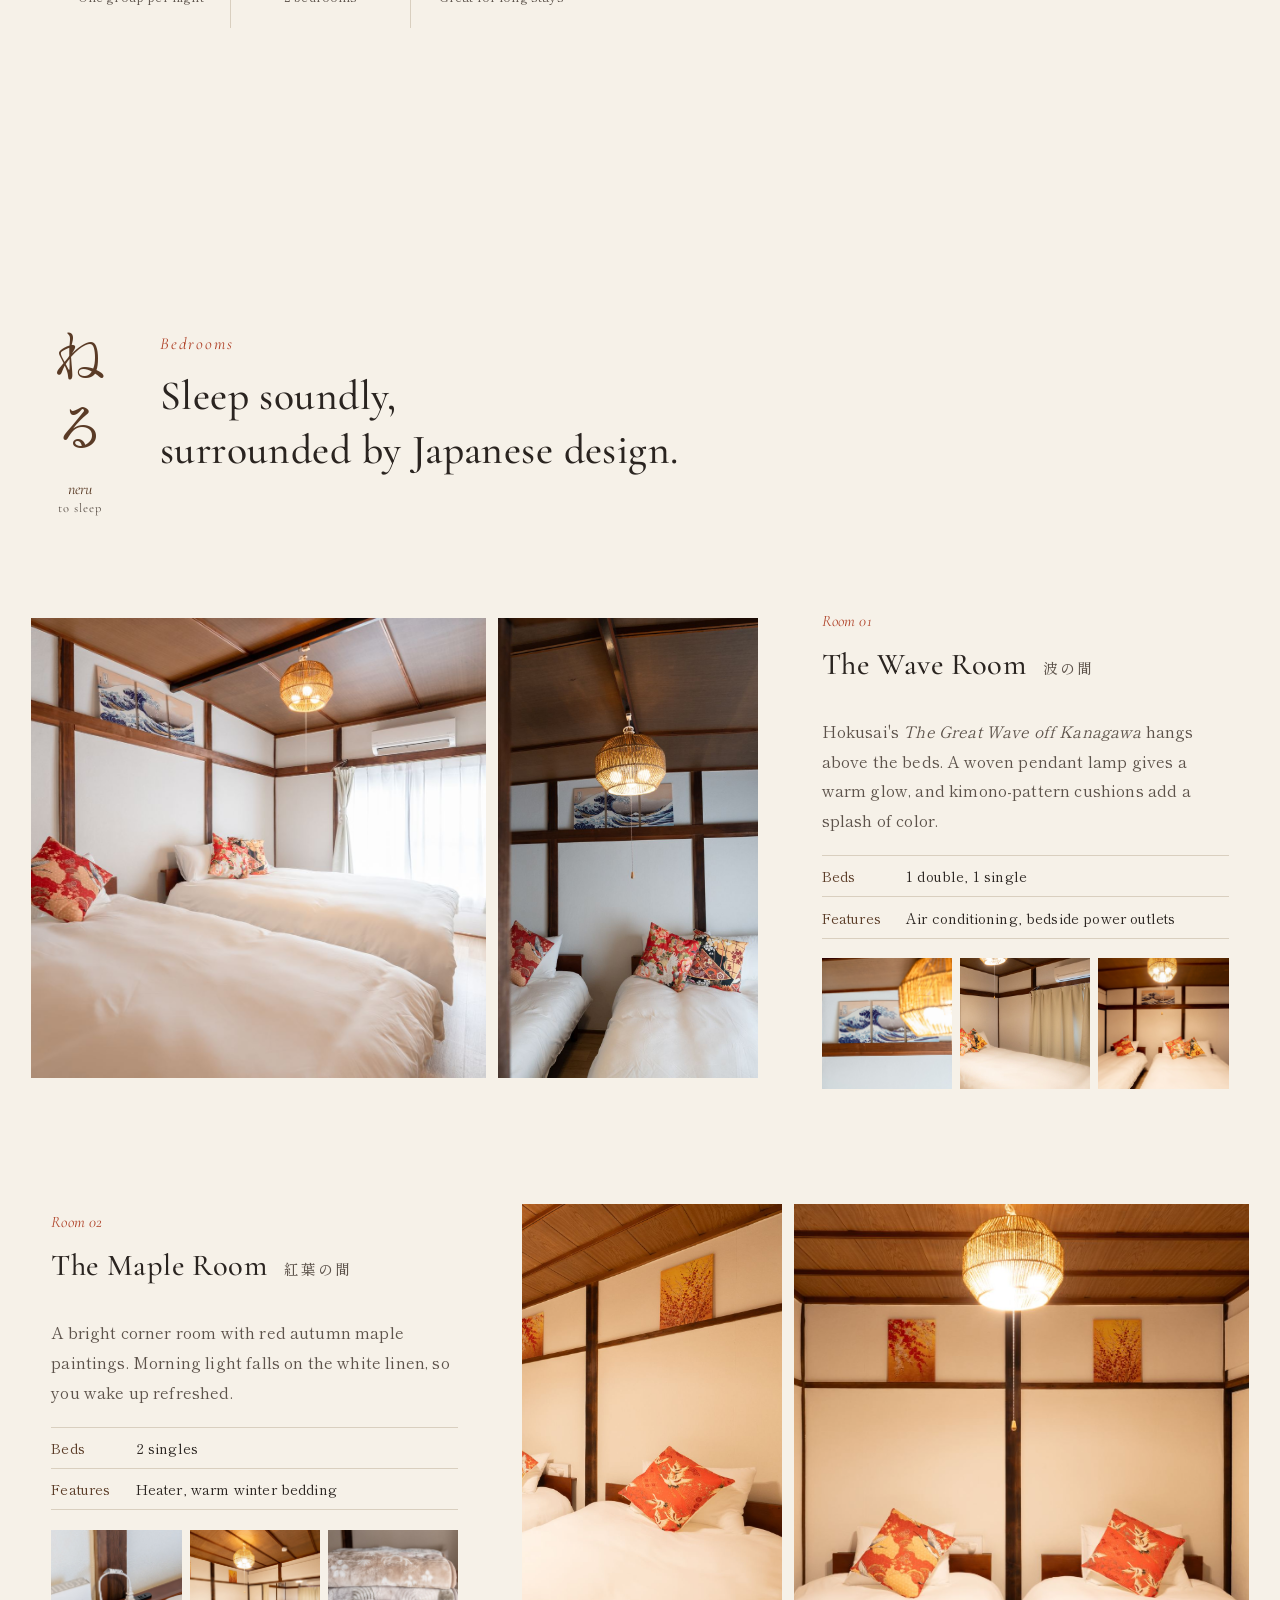
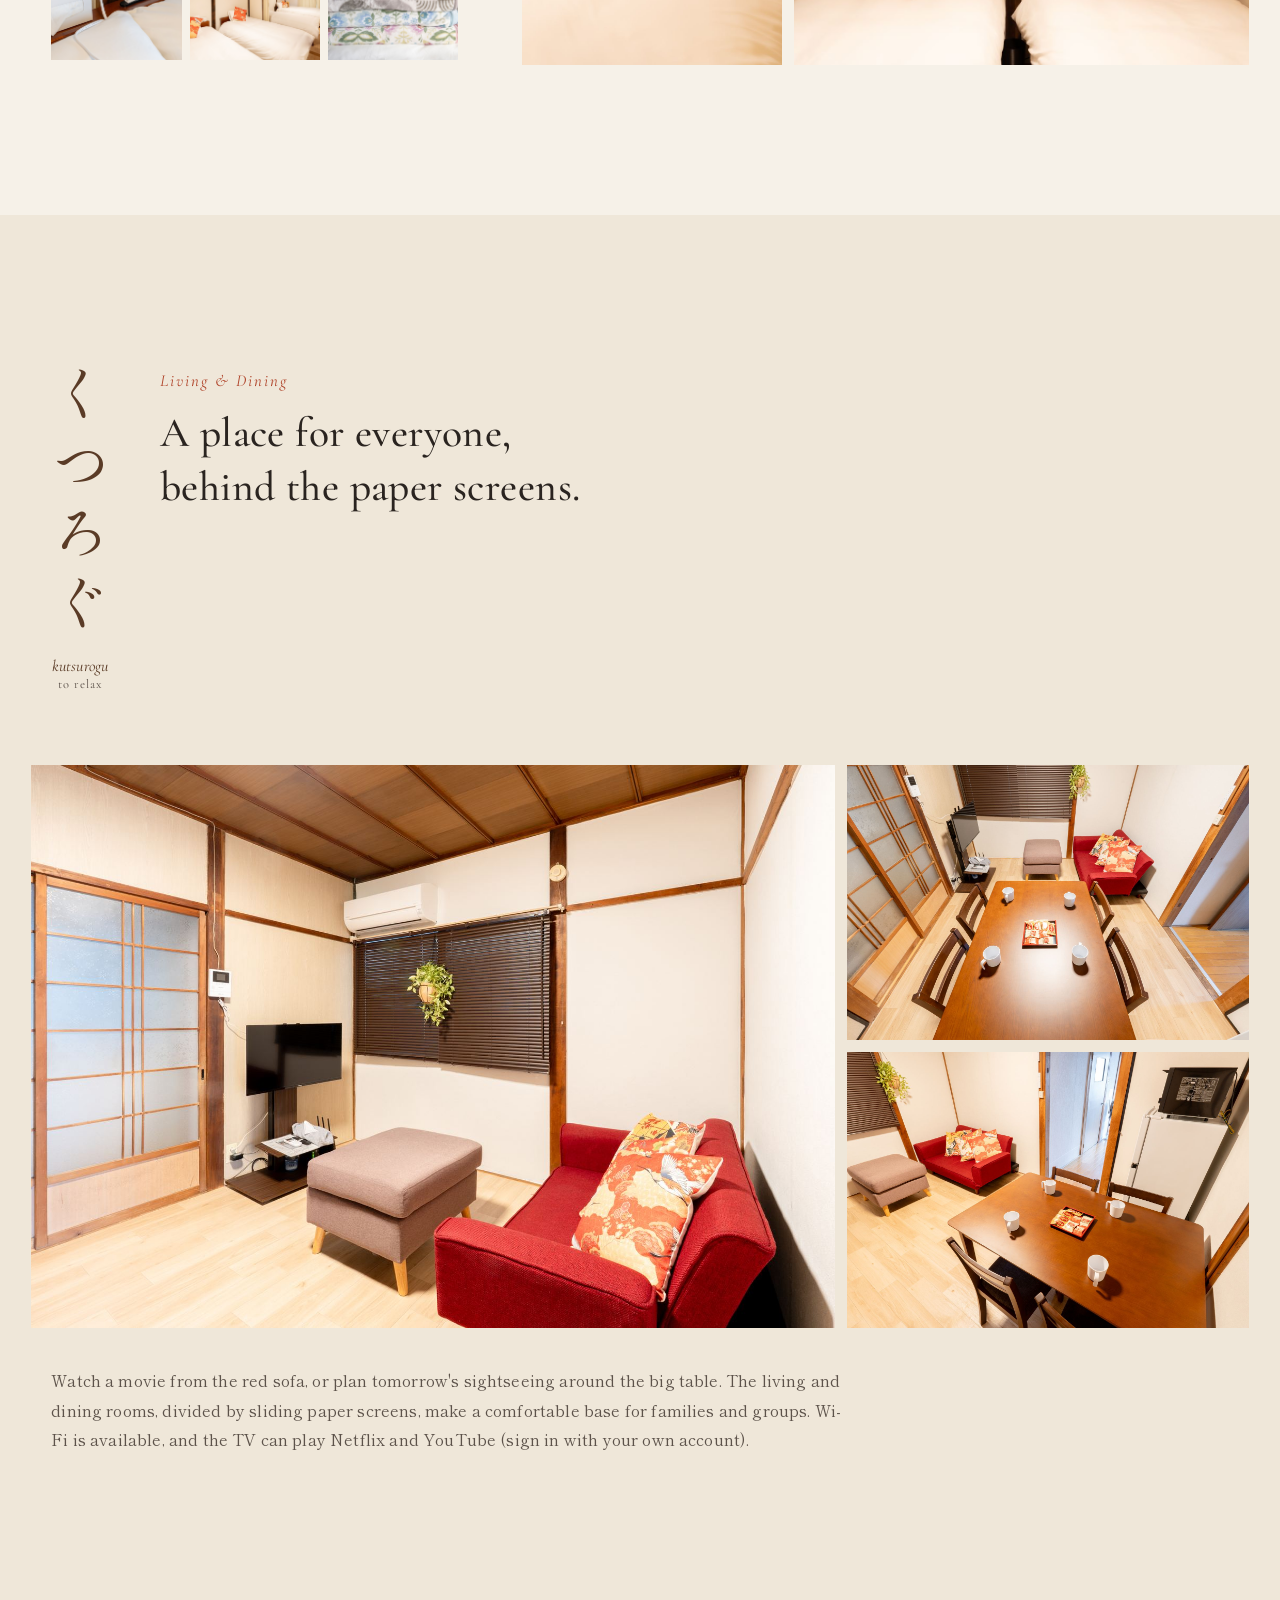
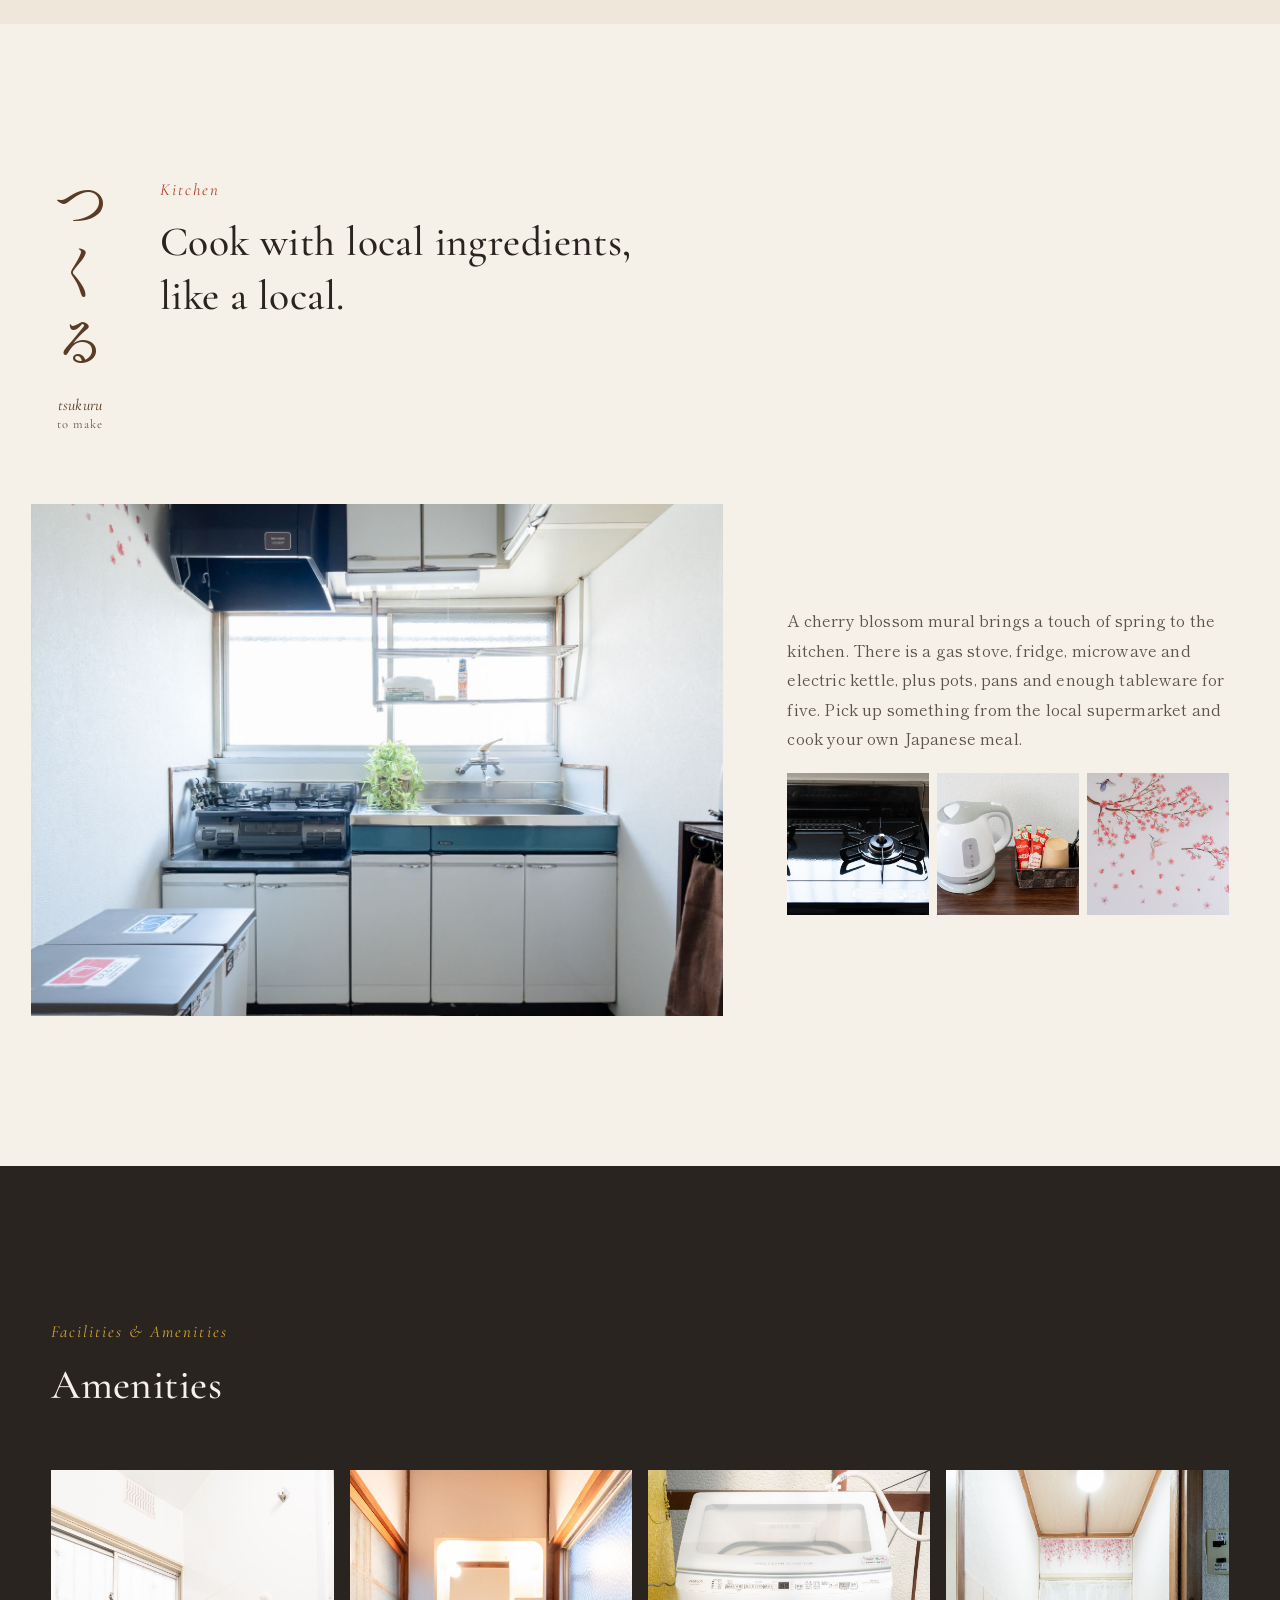
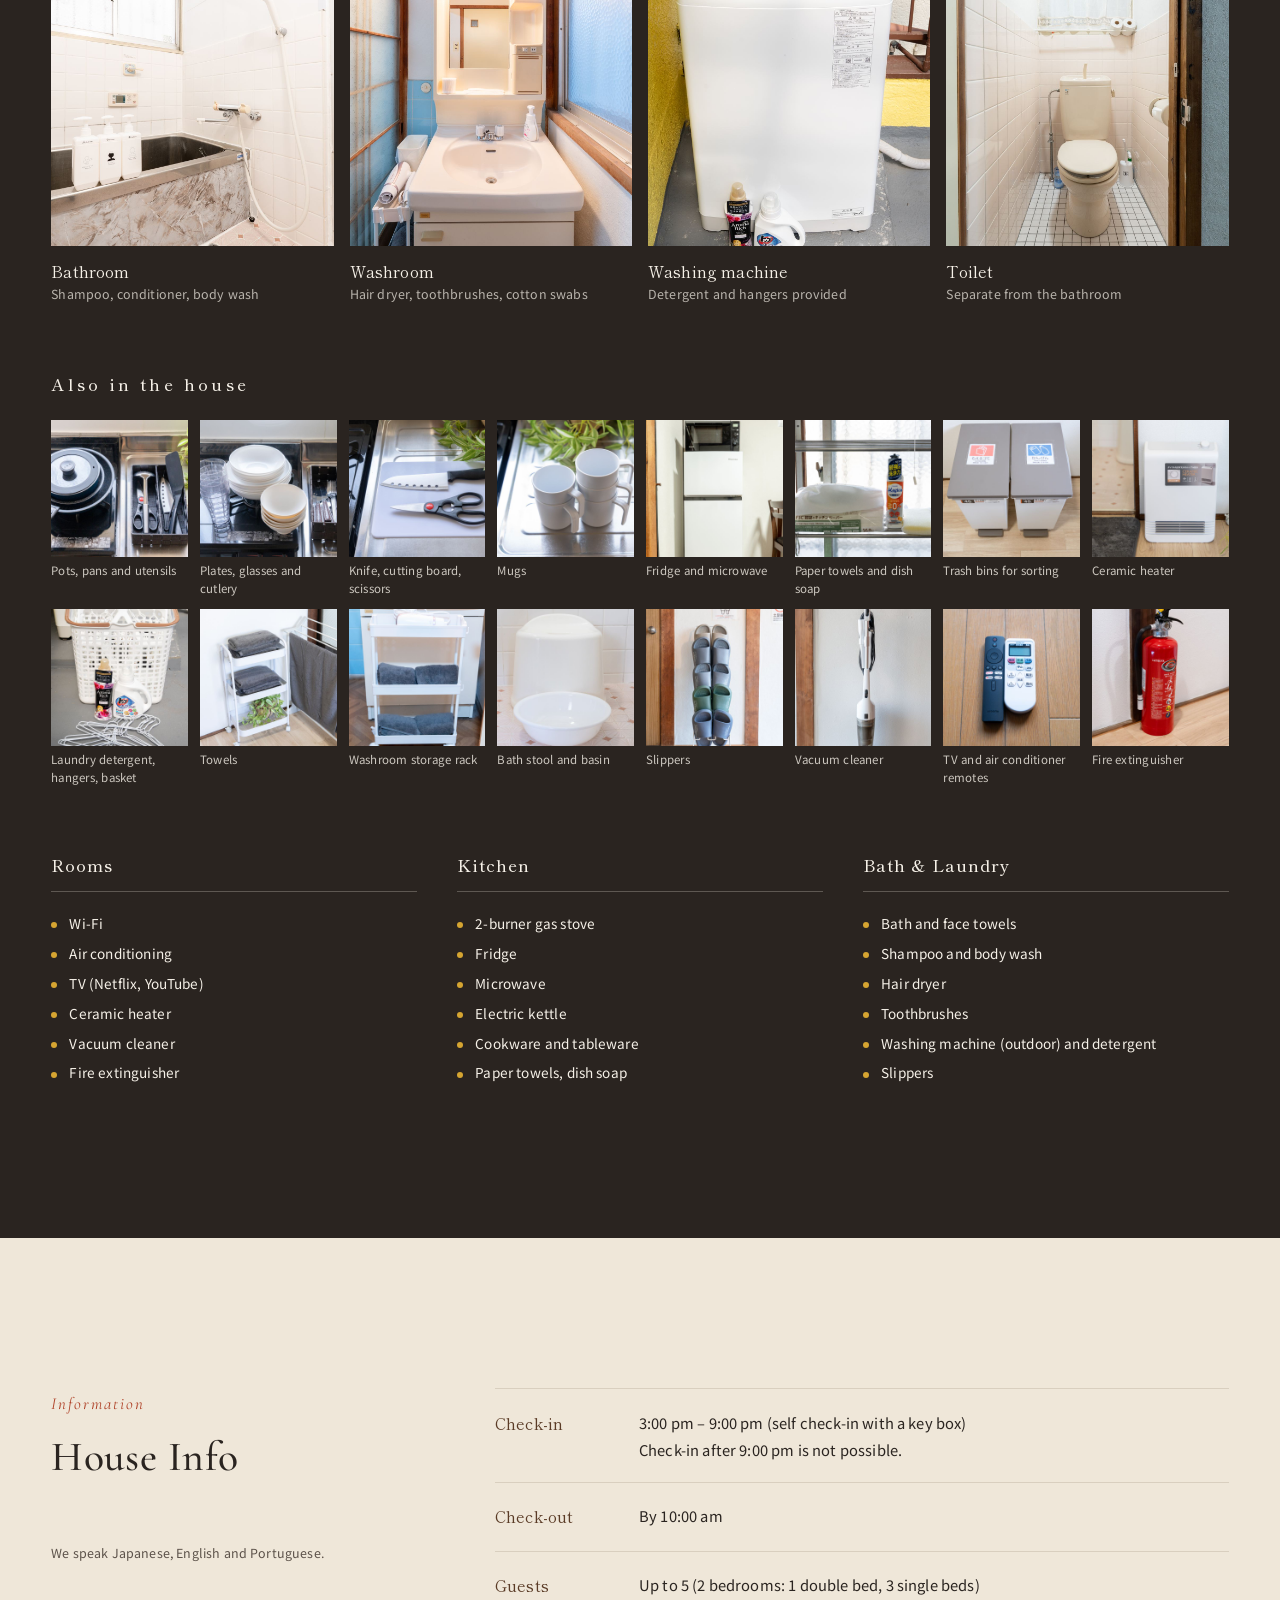
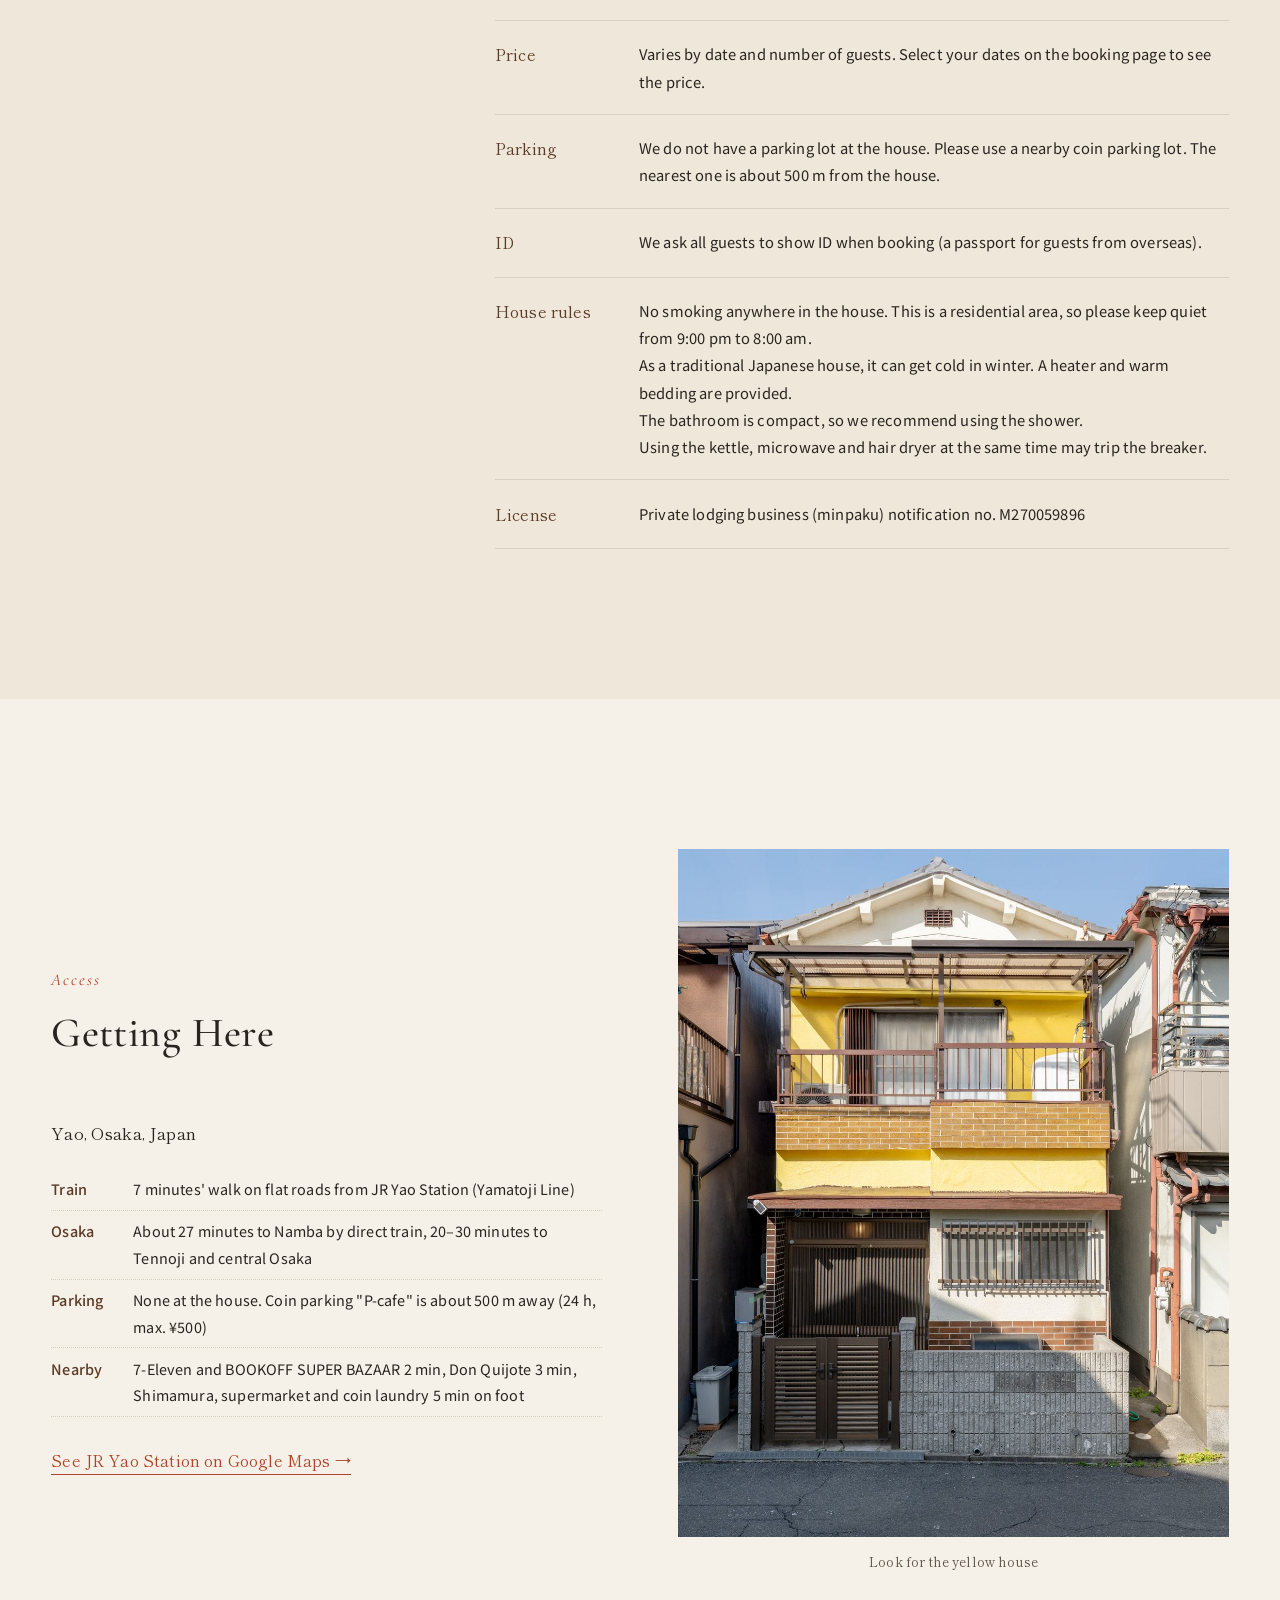
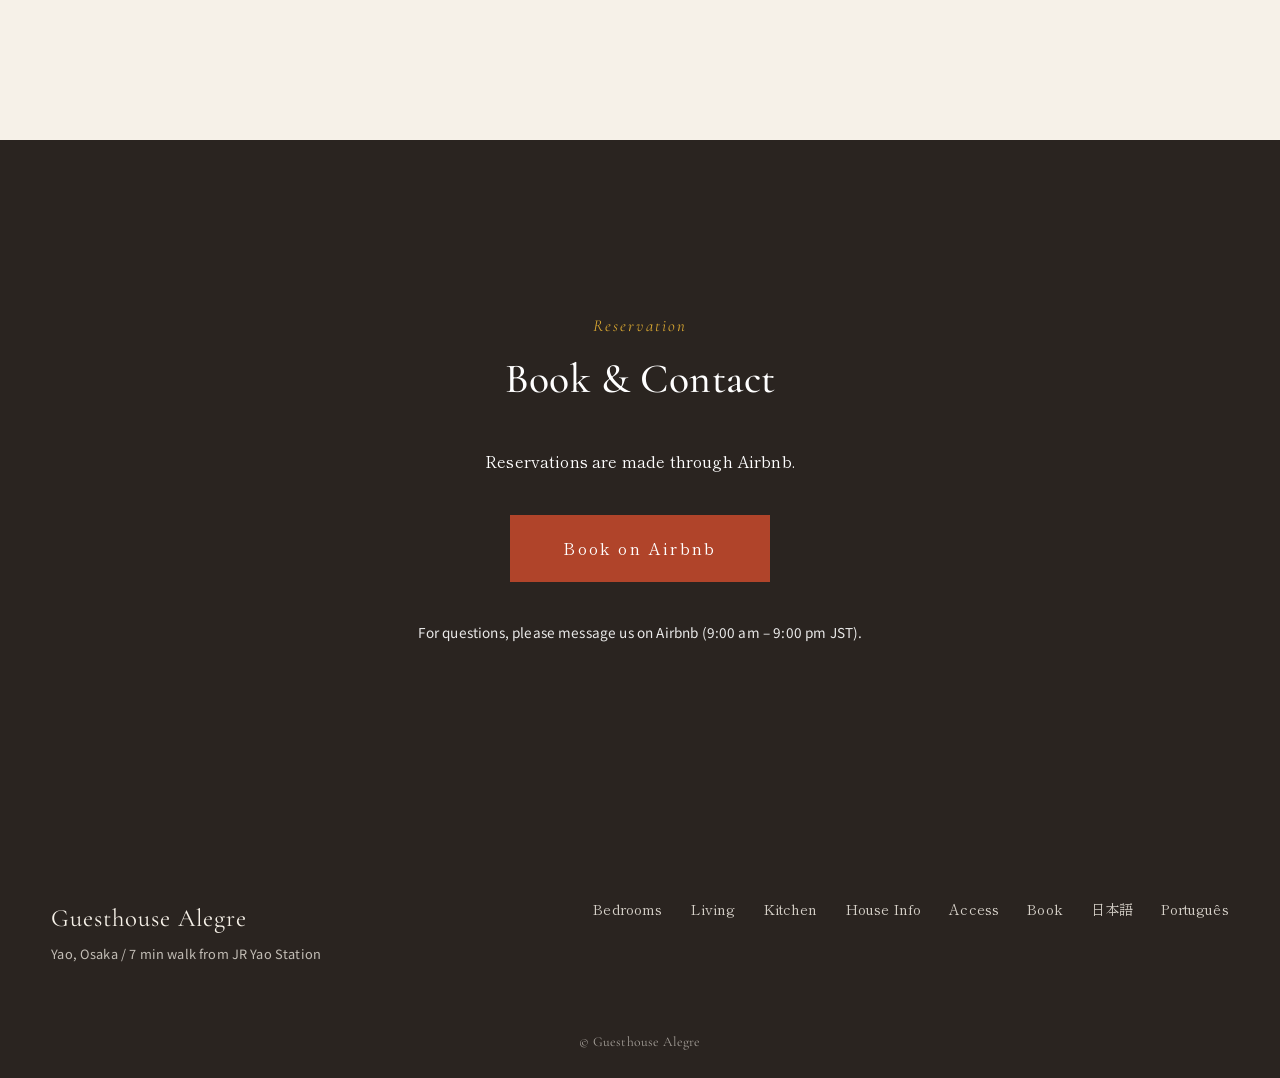
==== commit f28c2370: "駐車場の案内文をオーナー指定の言い回しに変更 ご利用案内の駐車場欄は「当宿には駐車場がございません。近隣のコインパーキングをご利用ください。 一番近いコインパーキングは約500m」とし、P-cafeの" ====
--- a/en/index.html
+++ b/en/index.html
@@ -22,7 +22,7 @@
 <script>
   // 古いページがスマホに残っていたら、最新版に自動で読み込み直す（1回だけ）
   (function () {
-    var v = '20261020062247';
+    var v = '20261020063118';
     try {
       fetch('../version.json', { cache: 'no-store' })
         .then(function (r) { return r.json(); })
@@ -36,7 +36,7 @@
     } catch (e) {}
   })();
 </script>
-<link rel="stylesheet" href="../styles.css?v=20261020062247">
+<link rel="stylesheet" href="../styles.css?v=20261020063118">
 <noscript><style>.reveal { opacity: 1 !important; transform: none !important; }</style></noscript>
 </head>
 <body>
@@ -297,7 +297,7 @@
         <div><dt>Check-out</dt><dd>By 10:00 am</dd></div>
         <div><dt>Guests</dt><dd>Up to 5 (2 bedrooms: 1 double bed, 3 single beds)</dd></div>
         <div><dt>Price</dt><dd>Varies by date and number of guests. Select your dates on the booking page to see the price.</dd></div>
-        <div><dt>Parking</dt><dd>There is no parking at the house. The nearest coin parking lot is "P-cafe", about 500 m away (open 24 hours, max. ¥500).<br>2-4-16 Aioi-cho, Yao, Osaka　<a class="text-link" href="https://www.google.com/maps/search/?api=1&amp;query=P-cafe%20%E5%A4%A7%E9%98%AA%E5%BA%9C%E5%85%AB%E5%B0%BE%E5%B8%82%E7%9B%B8%E7%94%9F%E7%94%BA2%E4%B8%81%E7%9B%AE4-16" target="_blank" rel="noopener">View on Google Maps</a></dd></div>
+        <div><dt>Parking</dt><dd>We do not have a parking lot at the house. Please use a nearby coin parking lot. The nearest one is about 500 m from the house.</dd></div>
         <div><dt>ID</dt><dd>We ask all guests to show ID when booking (a passport for guests from overseas).</dd></div>
         <div><dt>House rules</dt><dd>No smoking anywhere in the house. This is a residential area, so please keep quiet from 9:00 pm to 8:00 am.<br>
           As a traditional Japanese house, it can get cold in winter. A heater and warm bedding are provided.<br>
@@ -372,6 +372,6 @@
   <button class="lightbox-next" aria-label="Next photo">&#8250;</button>
 </div>
 
-<script src="../script.js?v=20261020062247"></script>
+<script src="../script.js?v=20261020063118"></script>
 </body>
 </html>
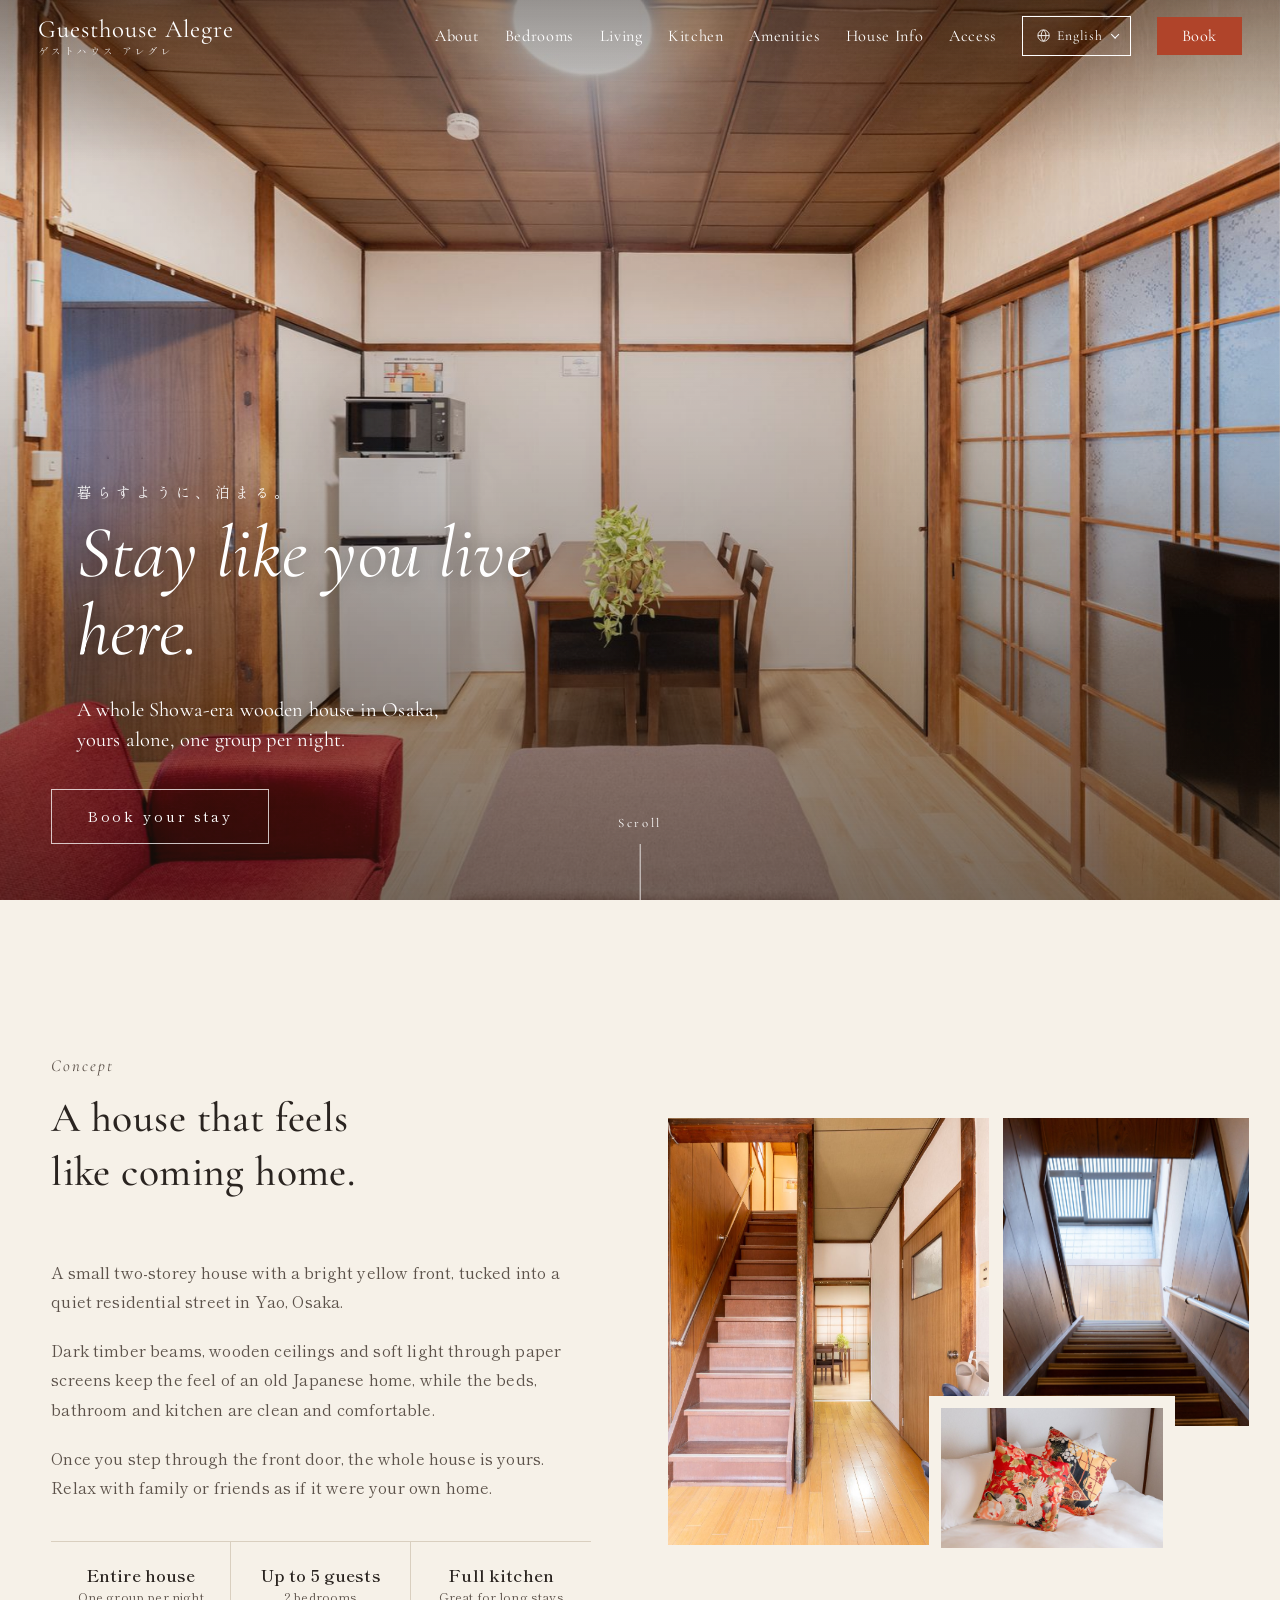
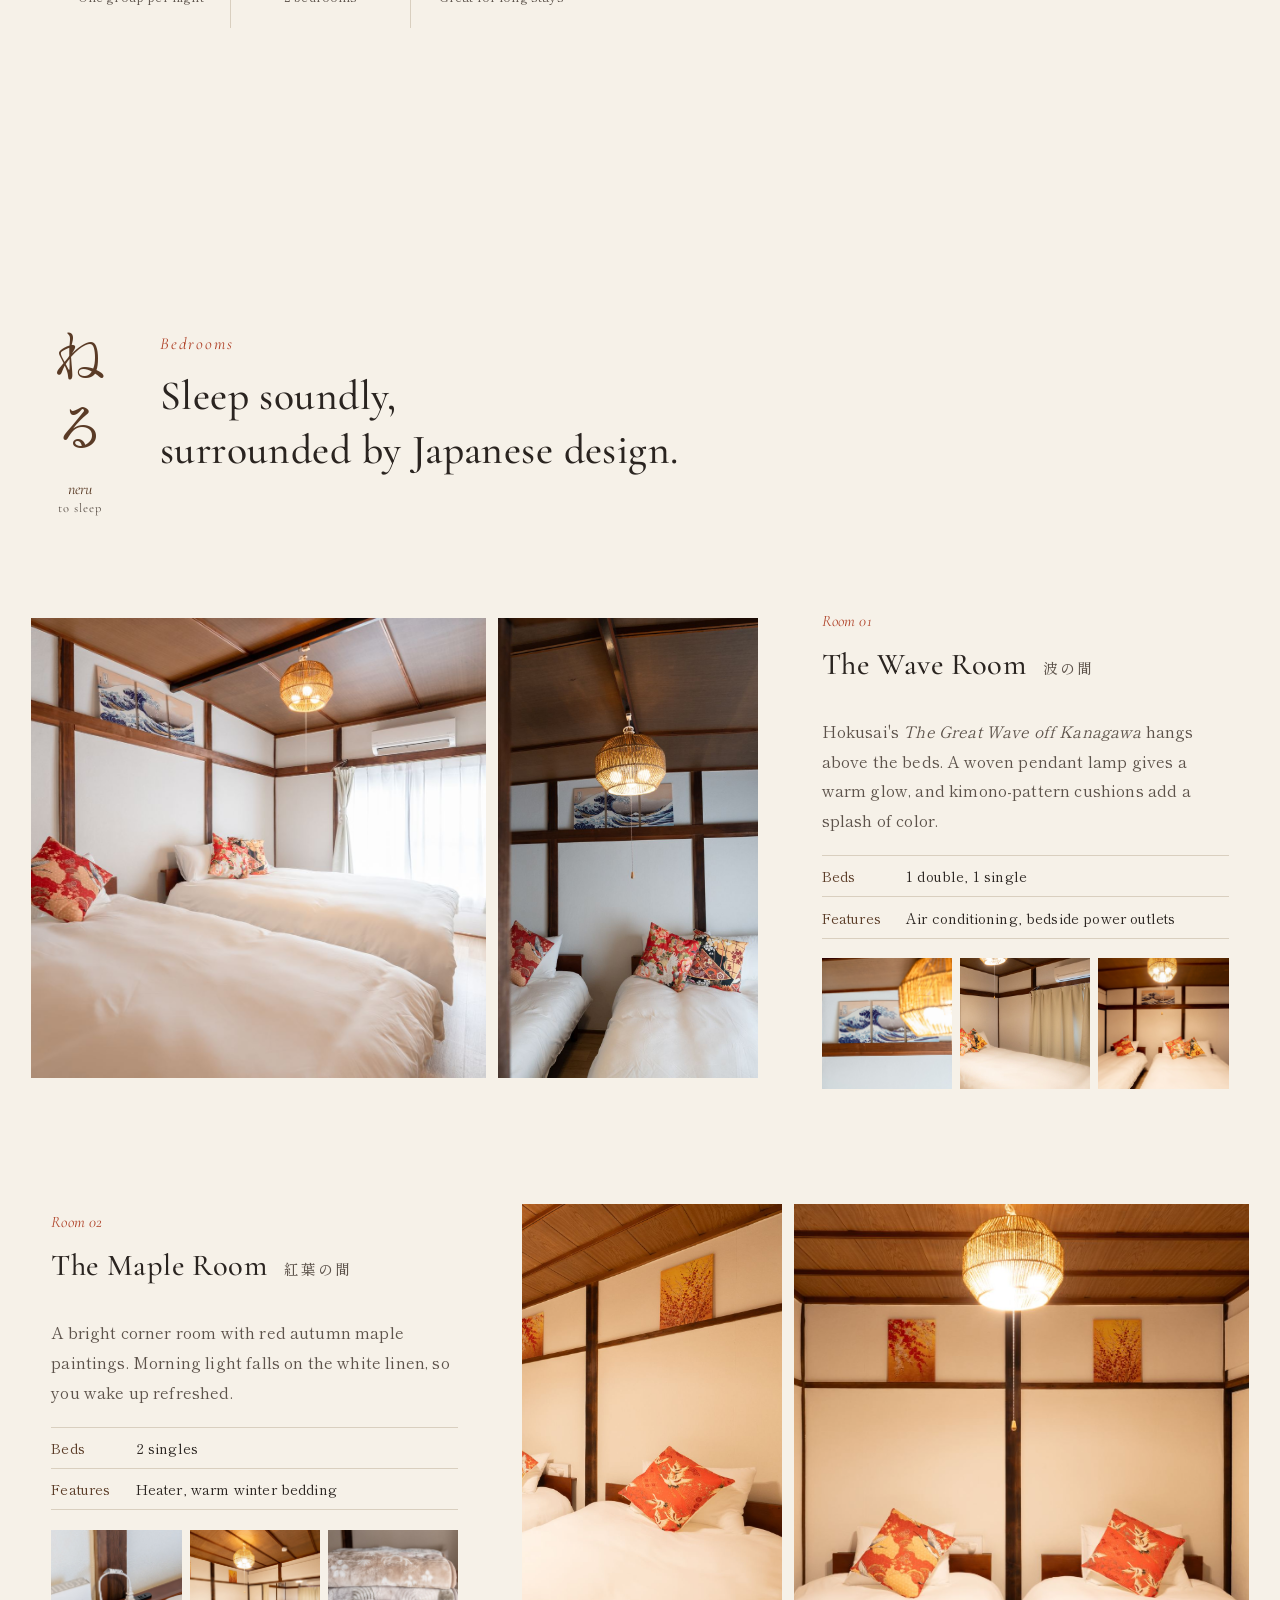
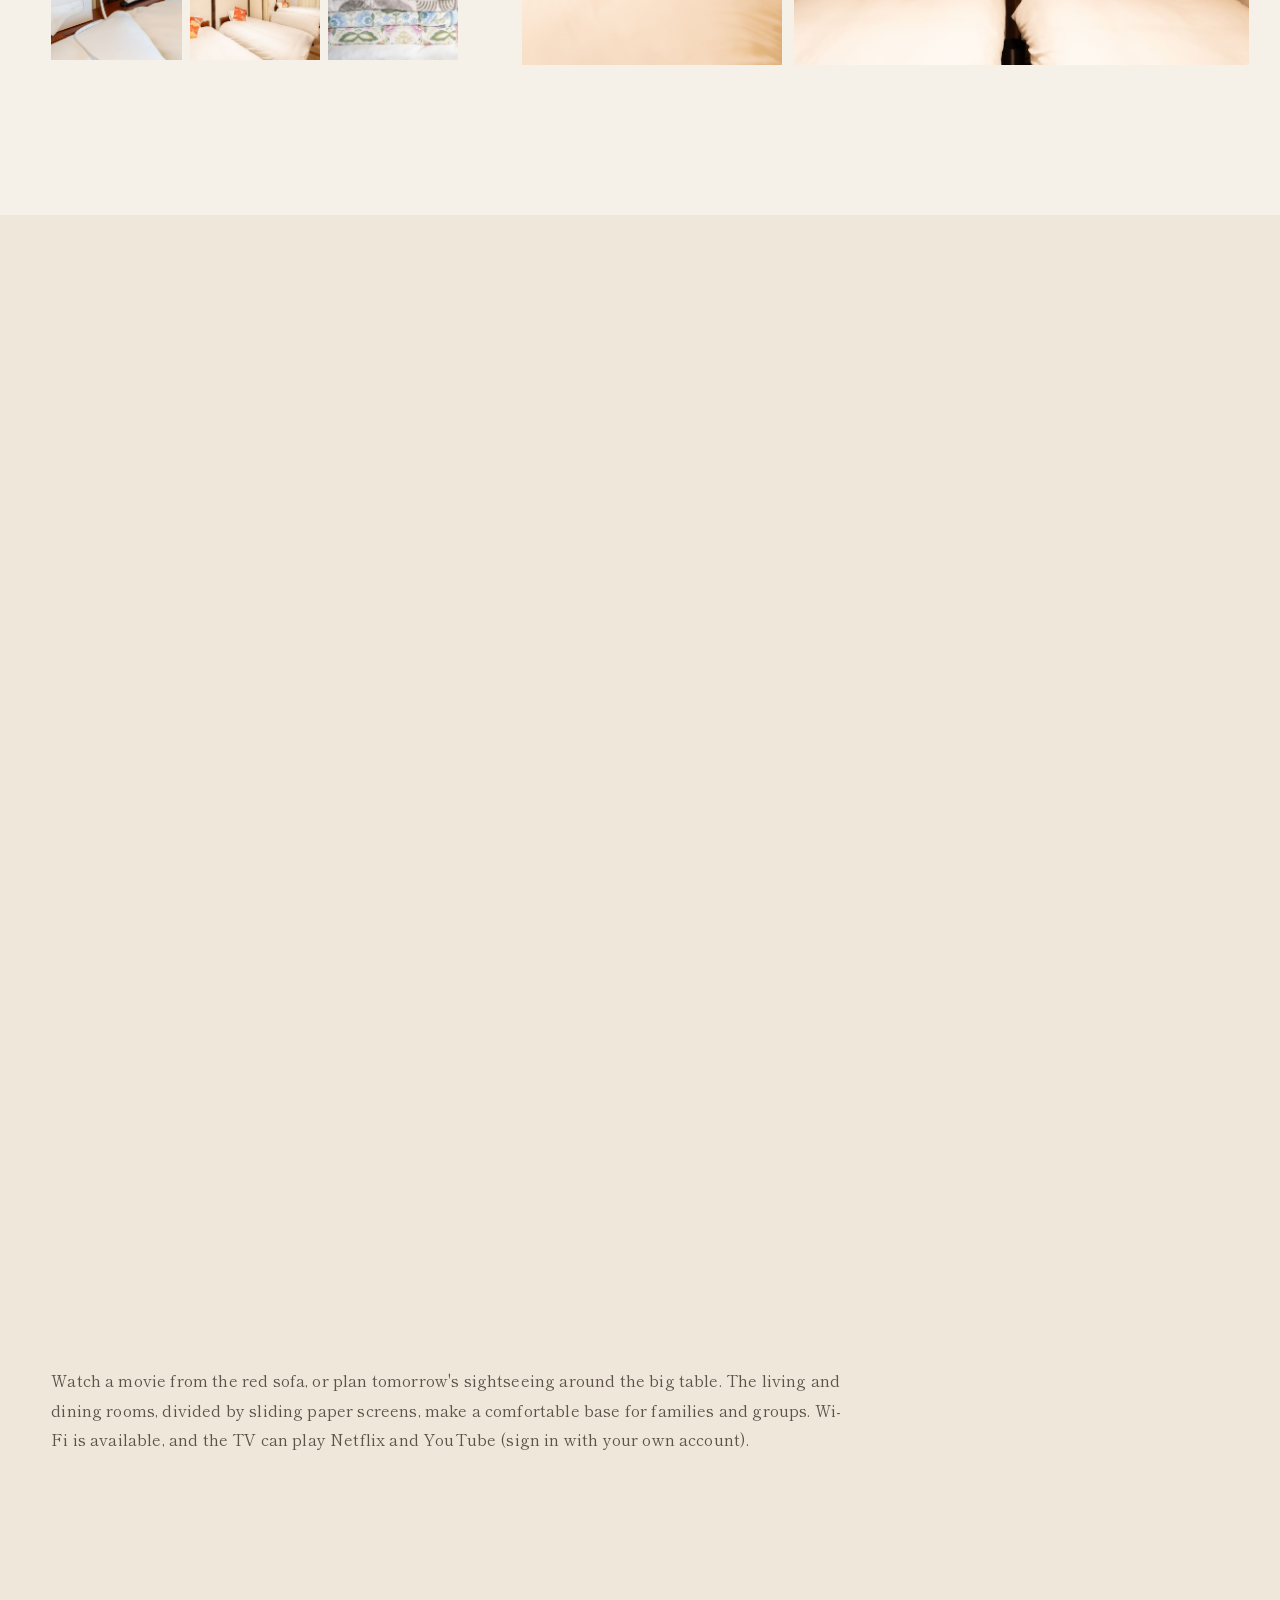
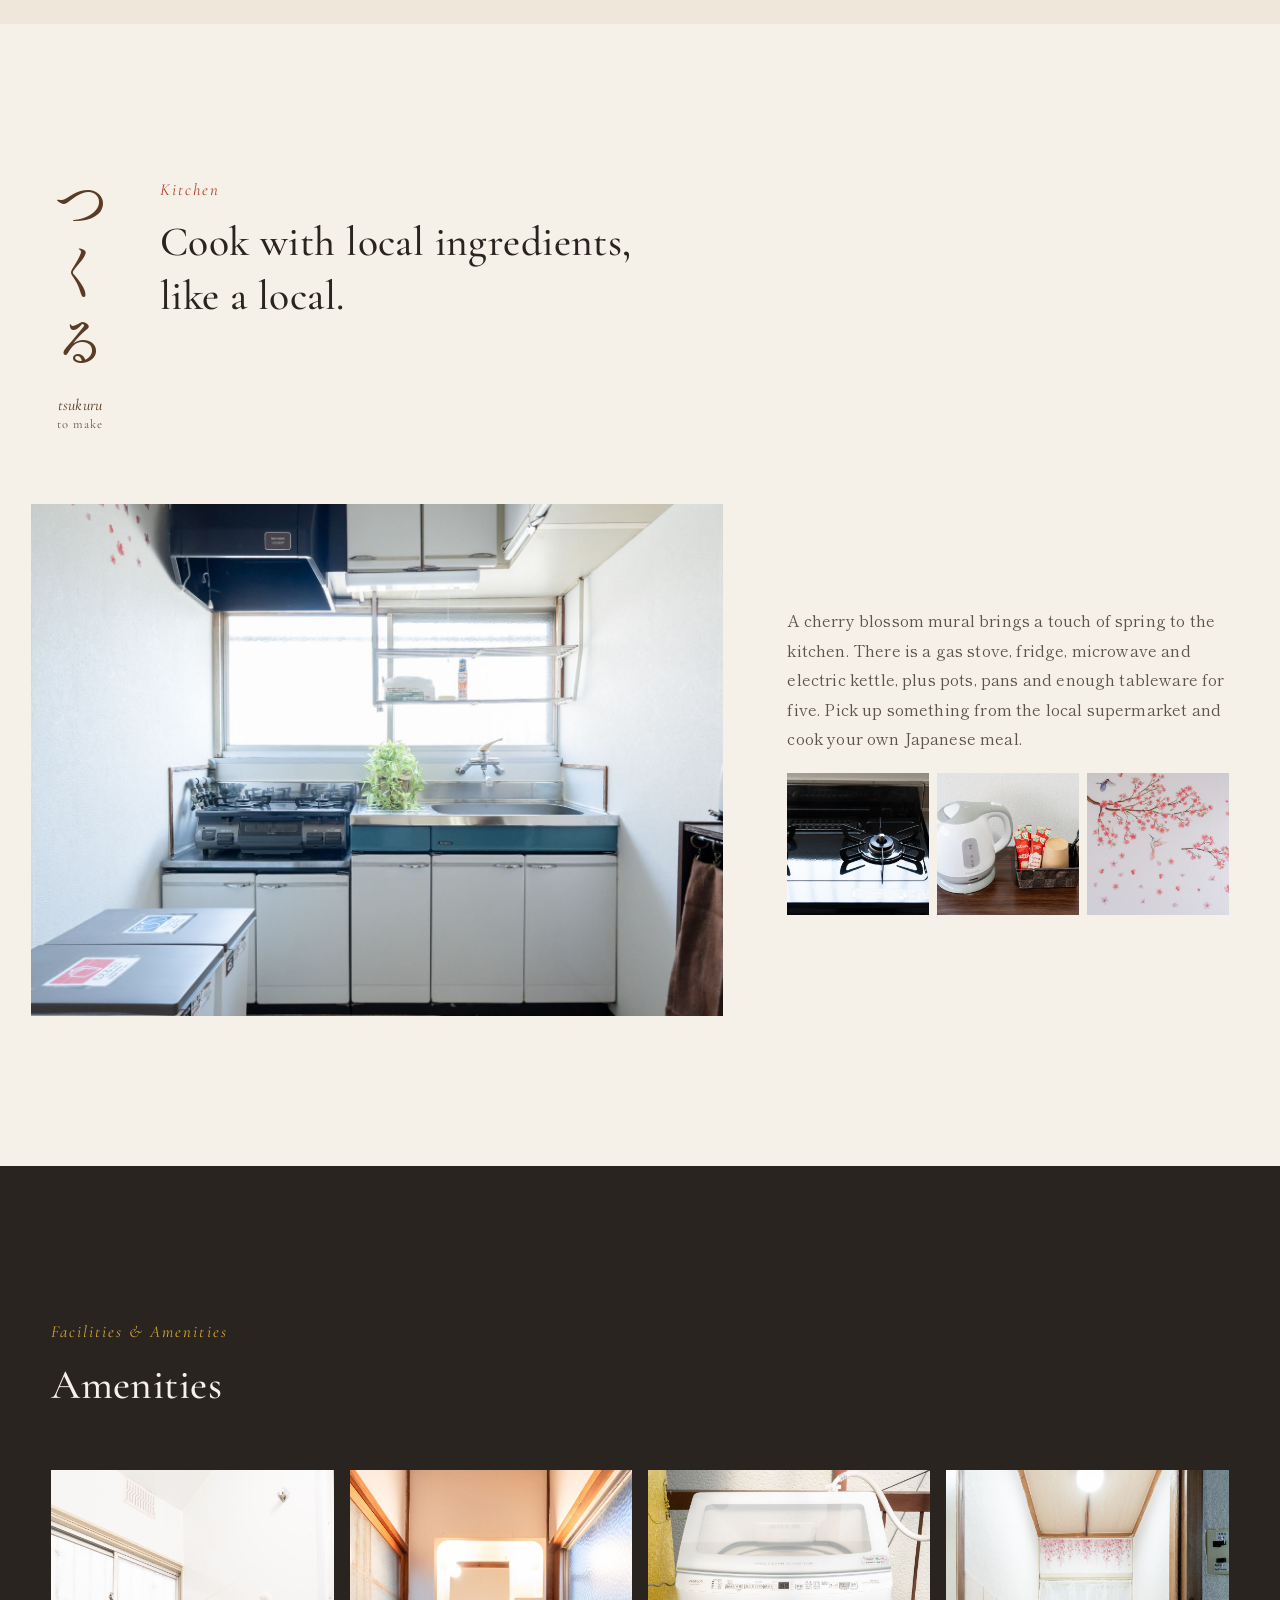
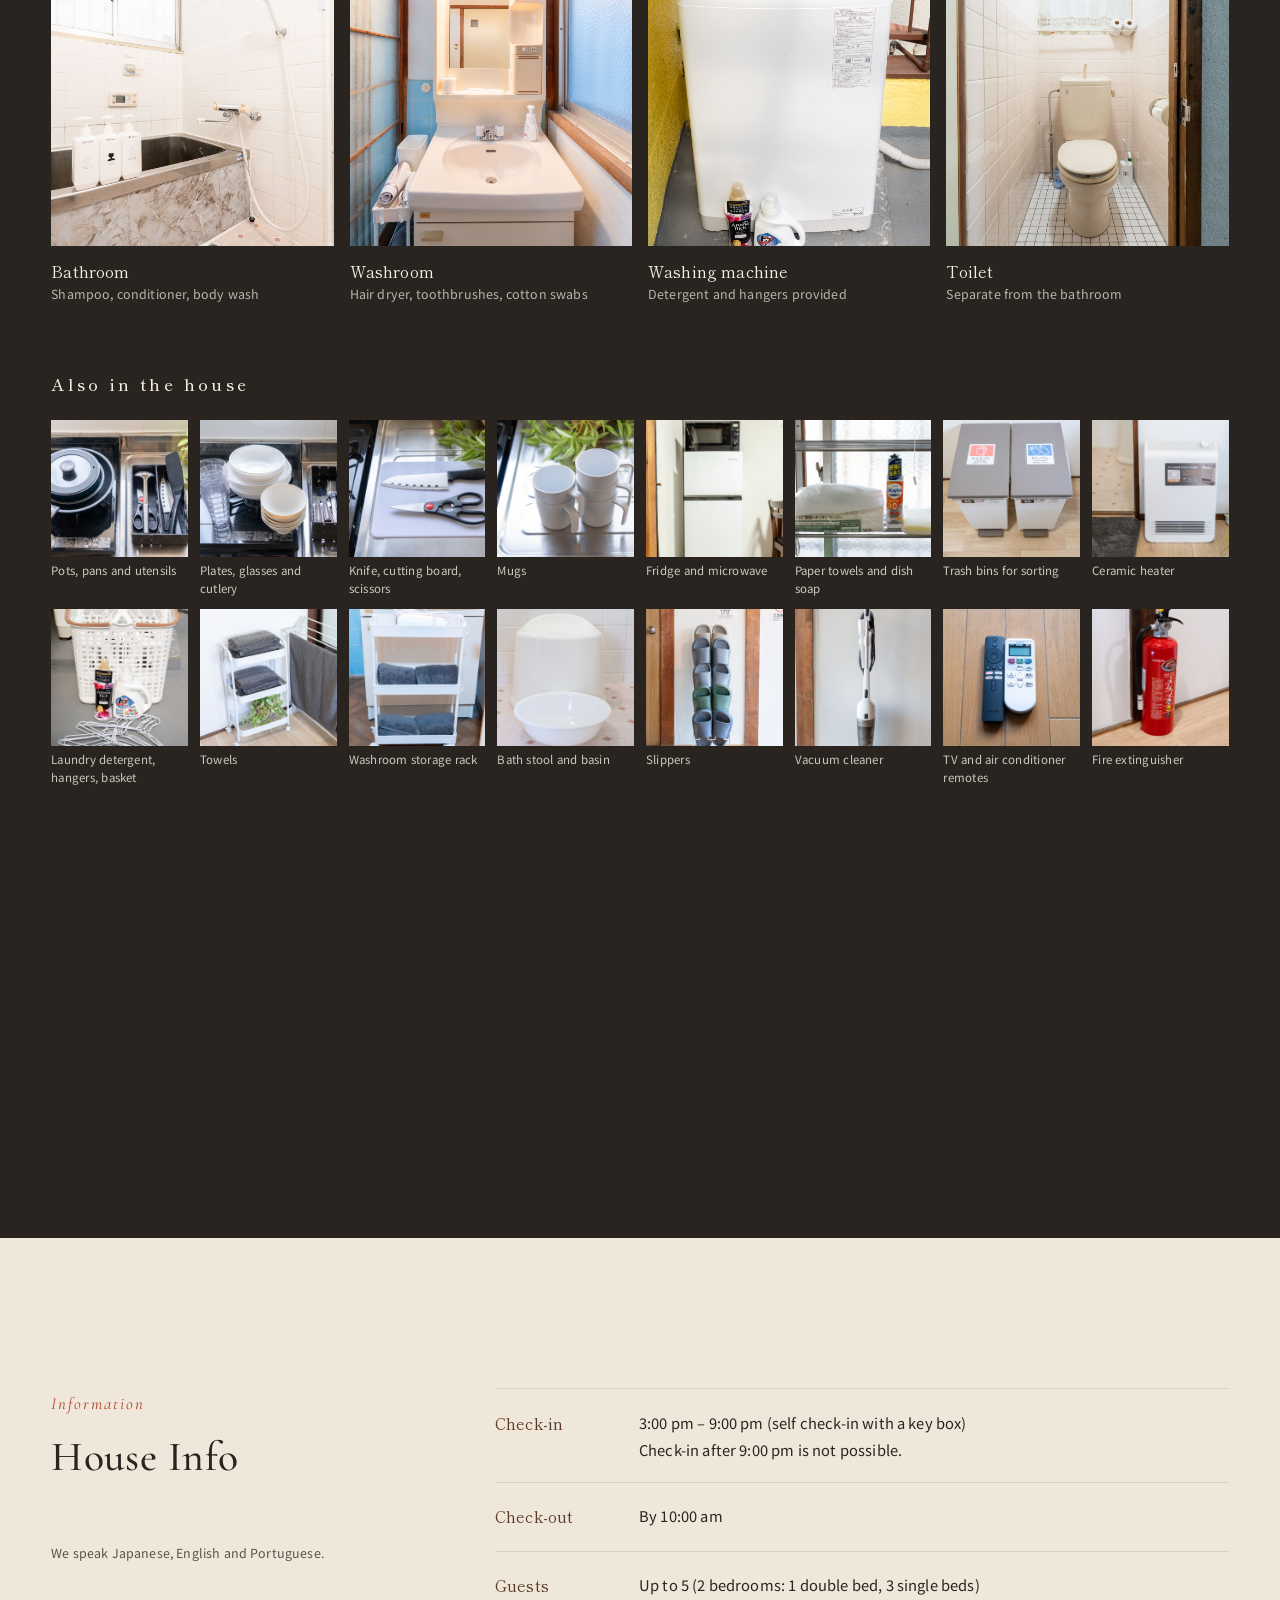
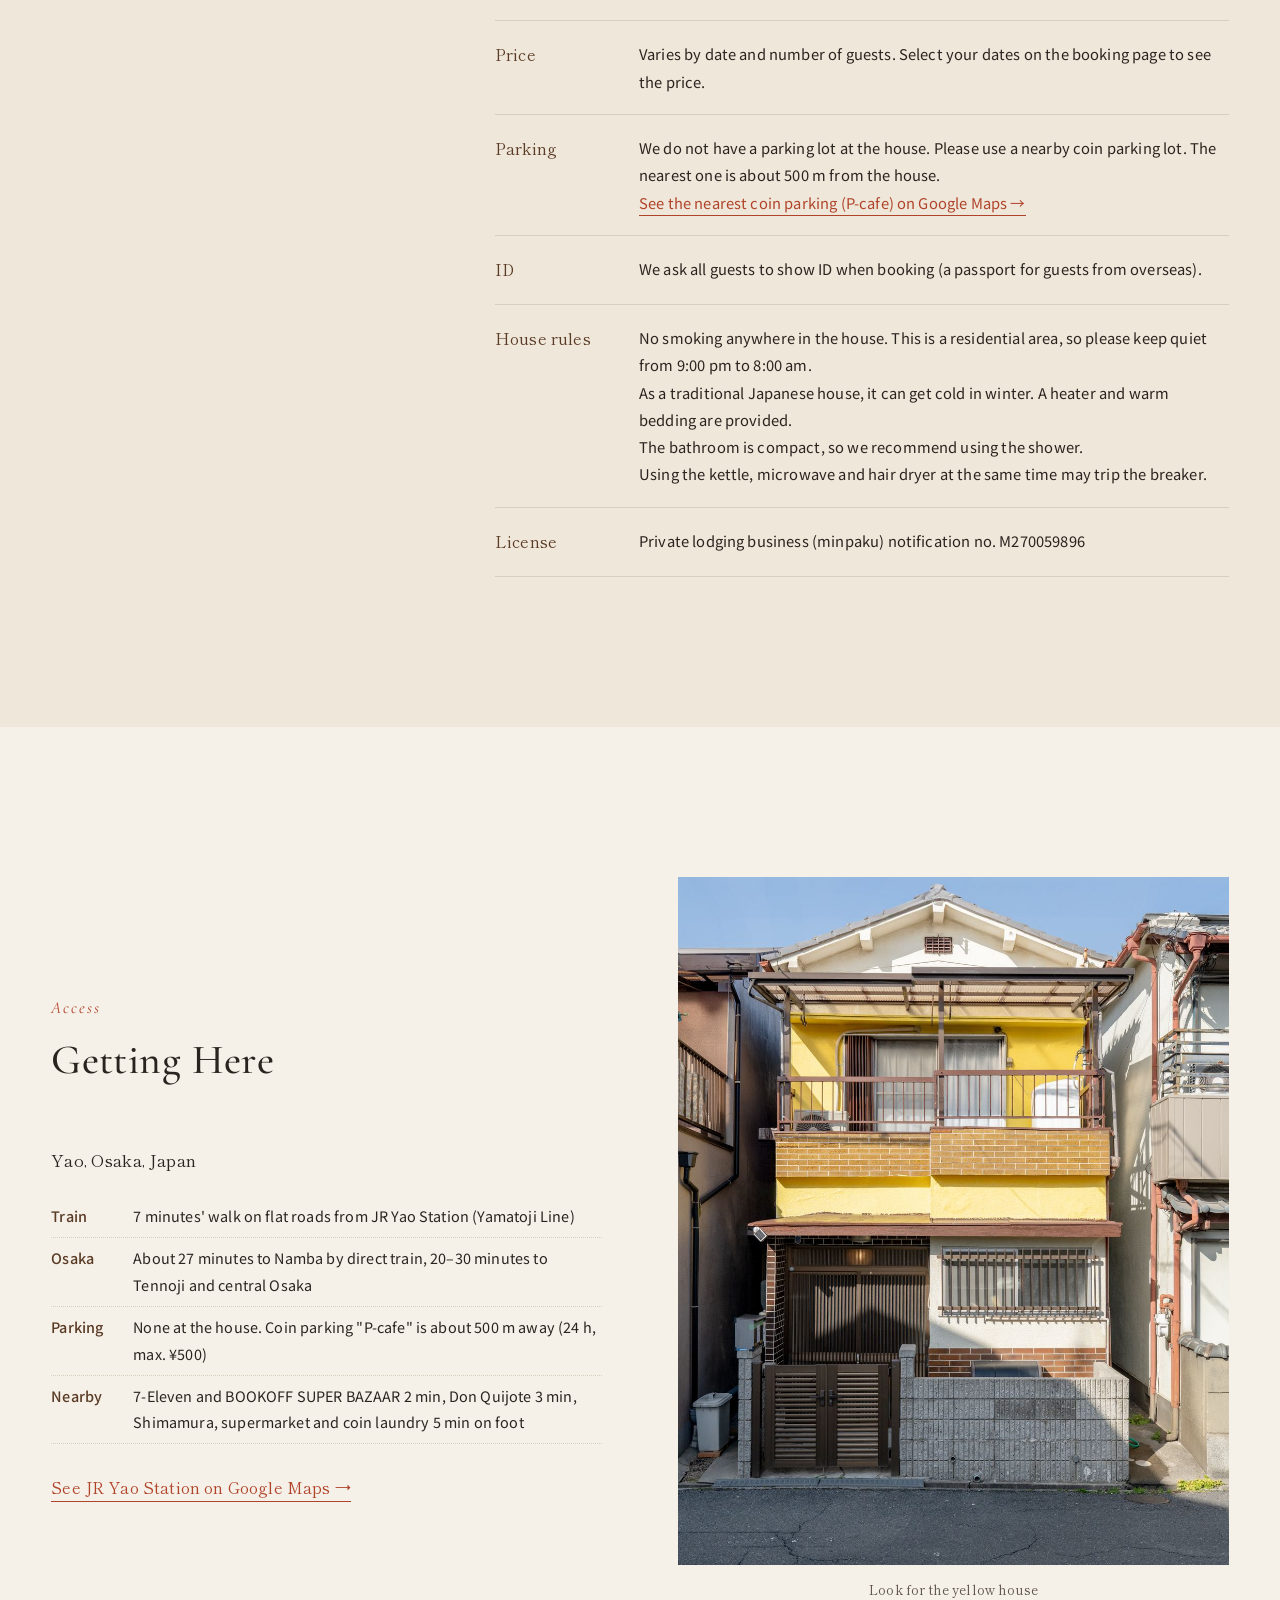
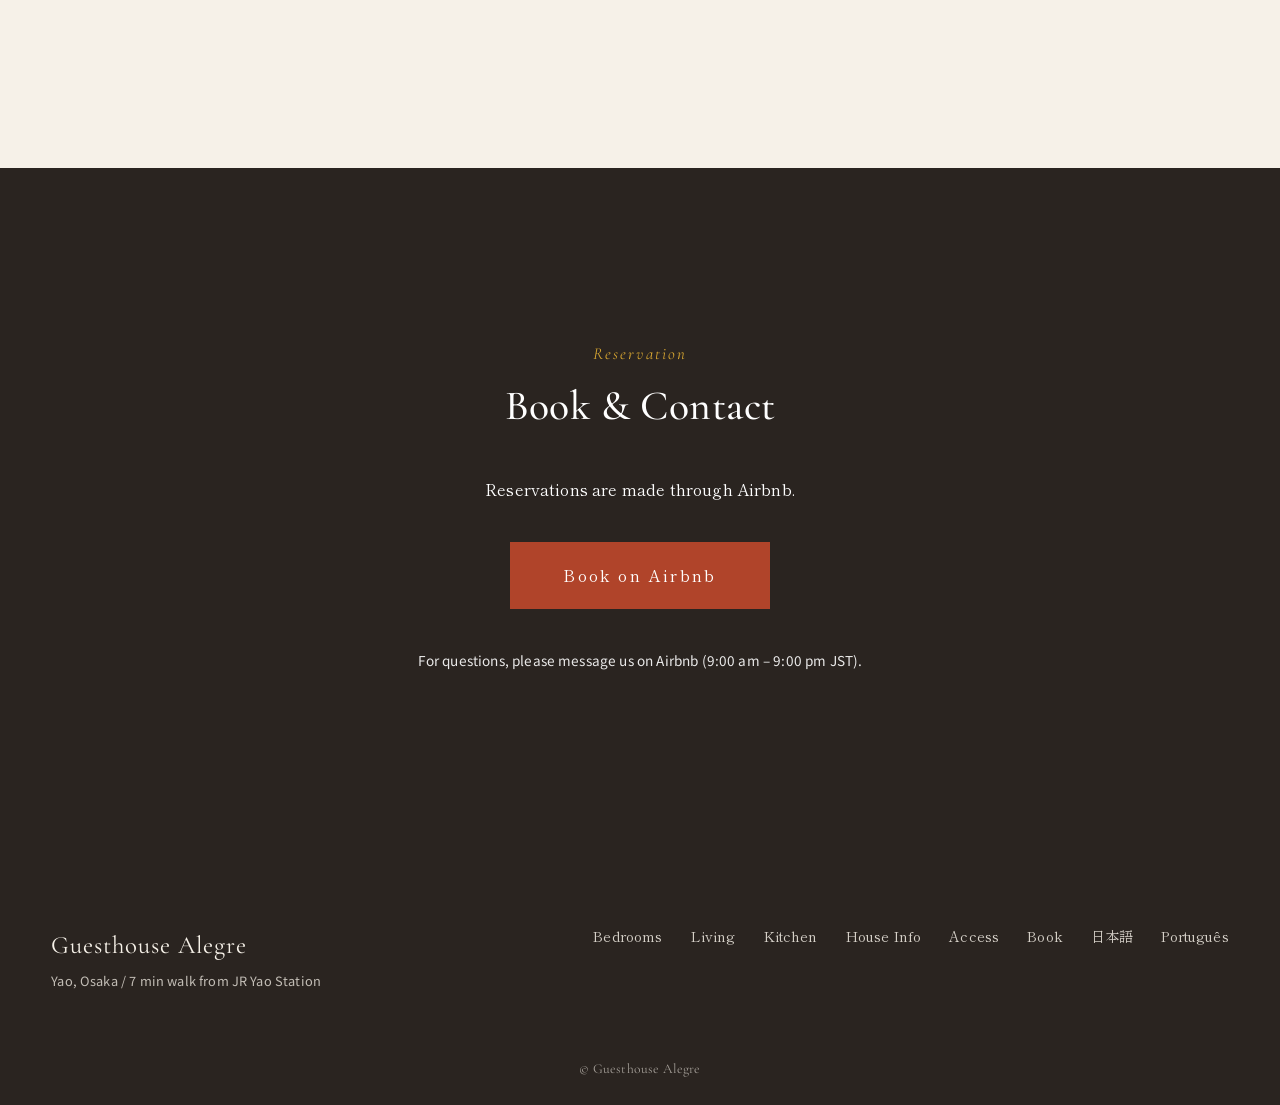
==== commit b98d0716: "駐車場の欄にコインパーキングの地図リンクを戻す オーナー指定の文章はそのままに、一番近いコインパーキング（P-cafe）の Googleマップへのリンクを3言語に追加。  Co-Authored-By" ====
--- a/en/index.html
+++ b/en/index.html
@@ -22,7 +22,7 @@
 <script>
   // 古いページがスマホに残っていたら、最新版に自動で読み込み直す（1回だけ）
   (function () {
-    var v = '20261020063118';
+    var v = '20261020063541';
     try {
       fetch('../version.json', { cache: 'no-store' })
         .then(function (r) { return r.json(); })
@@ -36,7 +36,7 @@
     } catch (e) {}
   })();
 </script>
-<link rel="stylesheet" href="../styles.css?v=20261020063118">
+<link rel="stylesheet" href="../styles.css?v=20261020063541">
 <noscript><style>.reveal { opacity: 1 !important; transform: none !important; }</style></noscript>
 </head>
 <body>
@@ -297,7 +297,7 @@
         <div><dt>Check-out</dt><dd>By 10:00 am</dd></div>
         <div><dt>Guests</dt><dd>Up to 5 (2 bedrooms: 1 double bed, 3 single beds)</dd></div>
         <div><dt>Price</dt><dd>Varies by date and number of guests. Select your dates on the booking page to see the price.</dd></div>
-        <div><dt>Parking</dt><dd>We do not have a parking lot at the house. Please use a nearby coin parking lot. The nearest one is about 500 m from the house.</dd></div>
+        <div><dt>Parking</dt><dd>We do not have a parking lot at the house. Please use a nearby coin parking lot. The nearest one is about 500 m from the house.<br><a class="text-link" href="https://www.google.com/maps/search/?api=1&amp;query=P-cafe%20%E5%A4%A7%E9%98%AA%E5%BA%9C%E5%85%AB%E5%B0%BE%E5%B8%82%E7%9B%B8%E7%94%9F%E7%94%BA2%E4%B8%81%E7%9B%AE4-16" target="_blank" rel="noopener">See the nearest coin parking (P-cafe) on Google Maps</a></dd></div>
         <div><dt>ID</dt><dd>We ask all guests to show ID when booking (a passport for guests from overseas).</dd></div>
         <div><dt>House rules</dt><dd>No smoking anywhere in the house. This is a residential area, so please keep quiet from 9:00 pm to 8:00 am.<br>
           As a traditional Japanese house, it can get cold in winter. A heater and warm bedding are provided.<br>
@@ -372,6 +372,6 @@
   <button class="lightbox-next" aria-label="Next photo">&#8250;</button>
 </div>
 
-<script src="../script.js?v=20261020063118"></script>
+<script src="../script.js?v=20261020063541"></script>
 </body>
 </html>
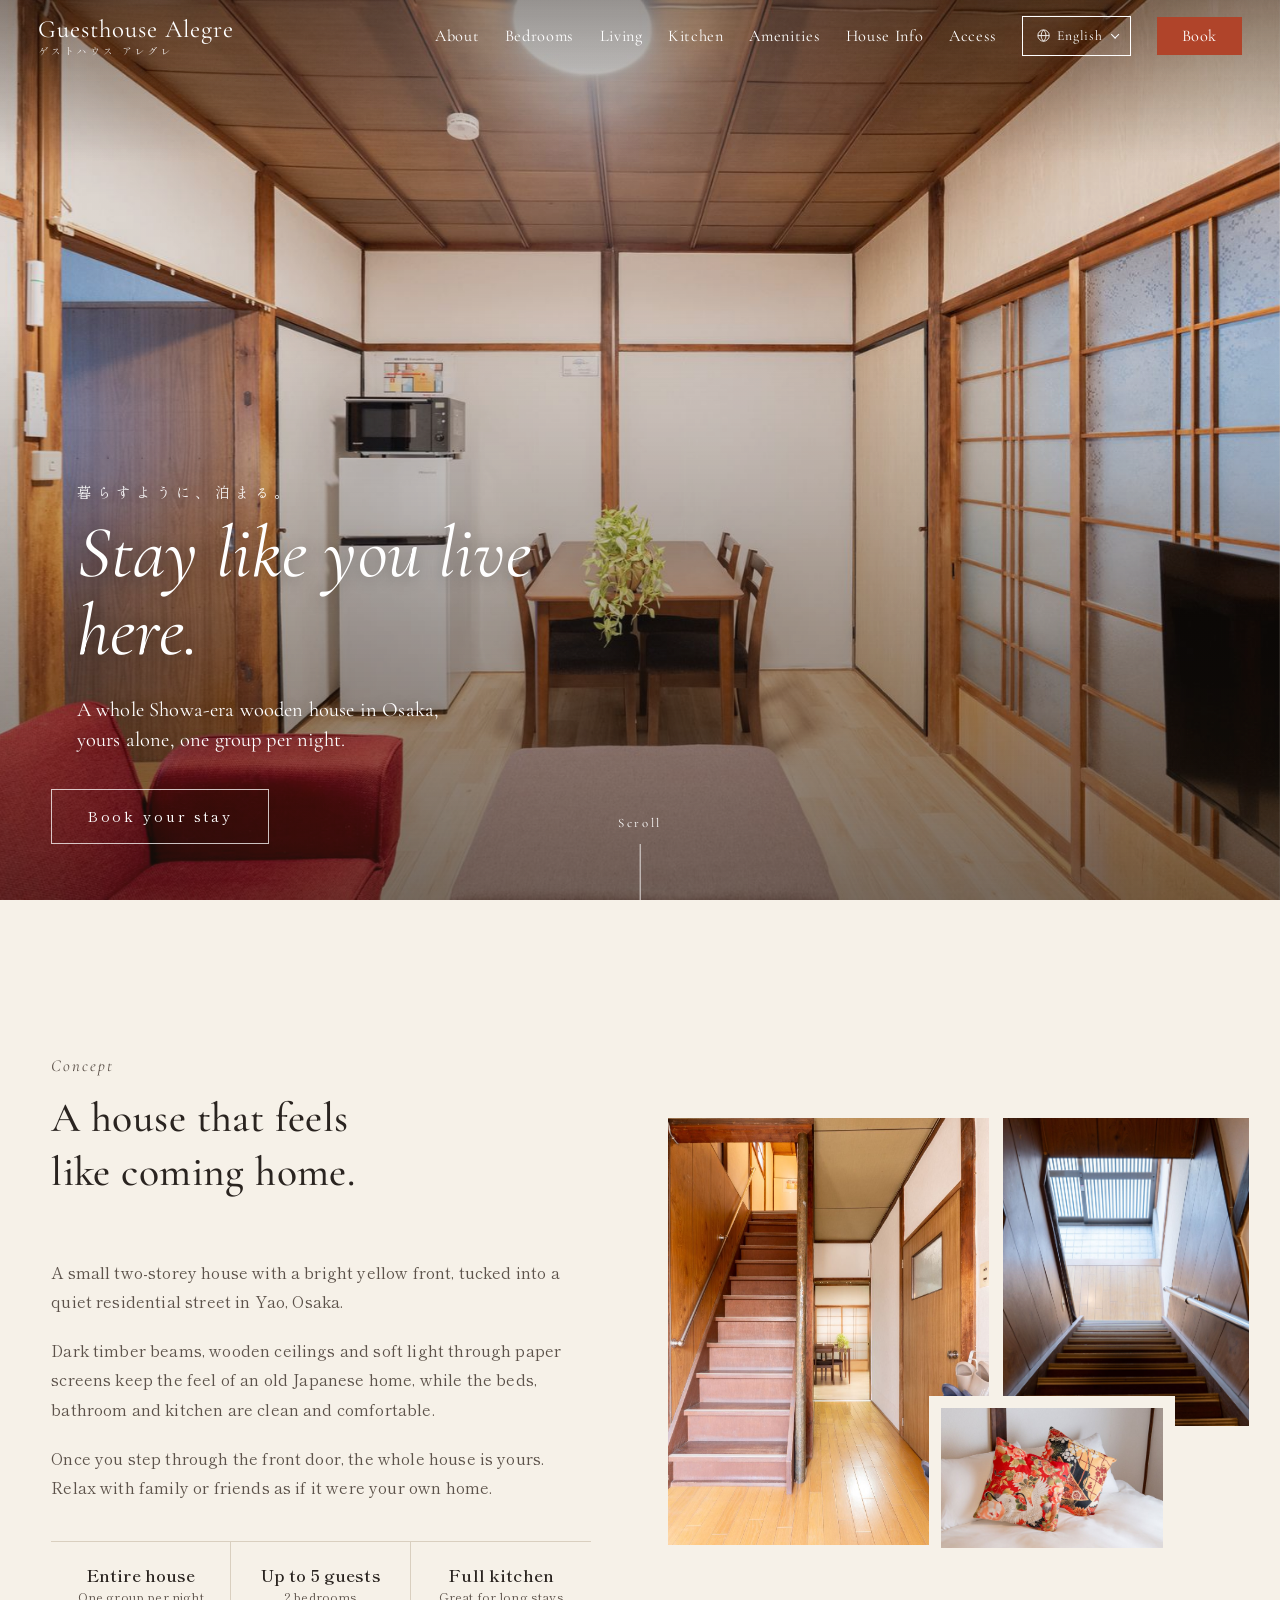
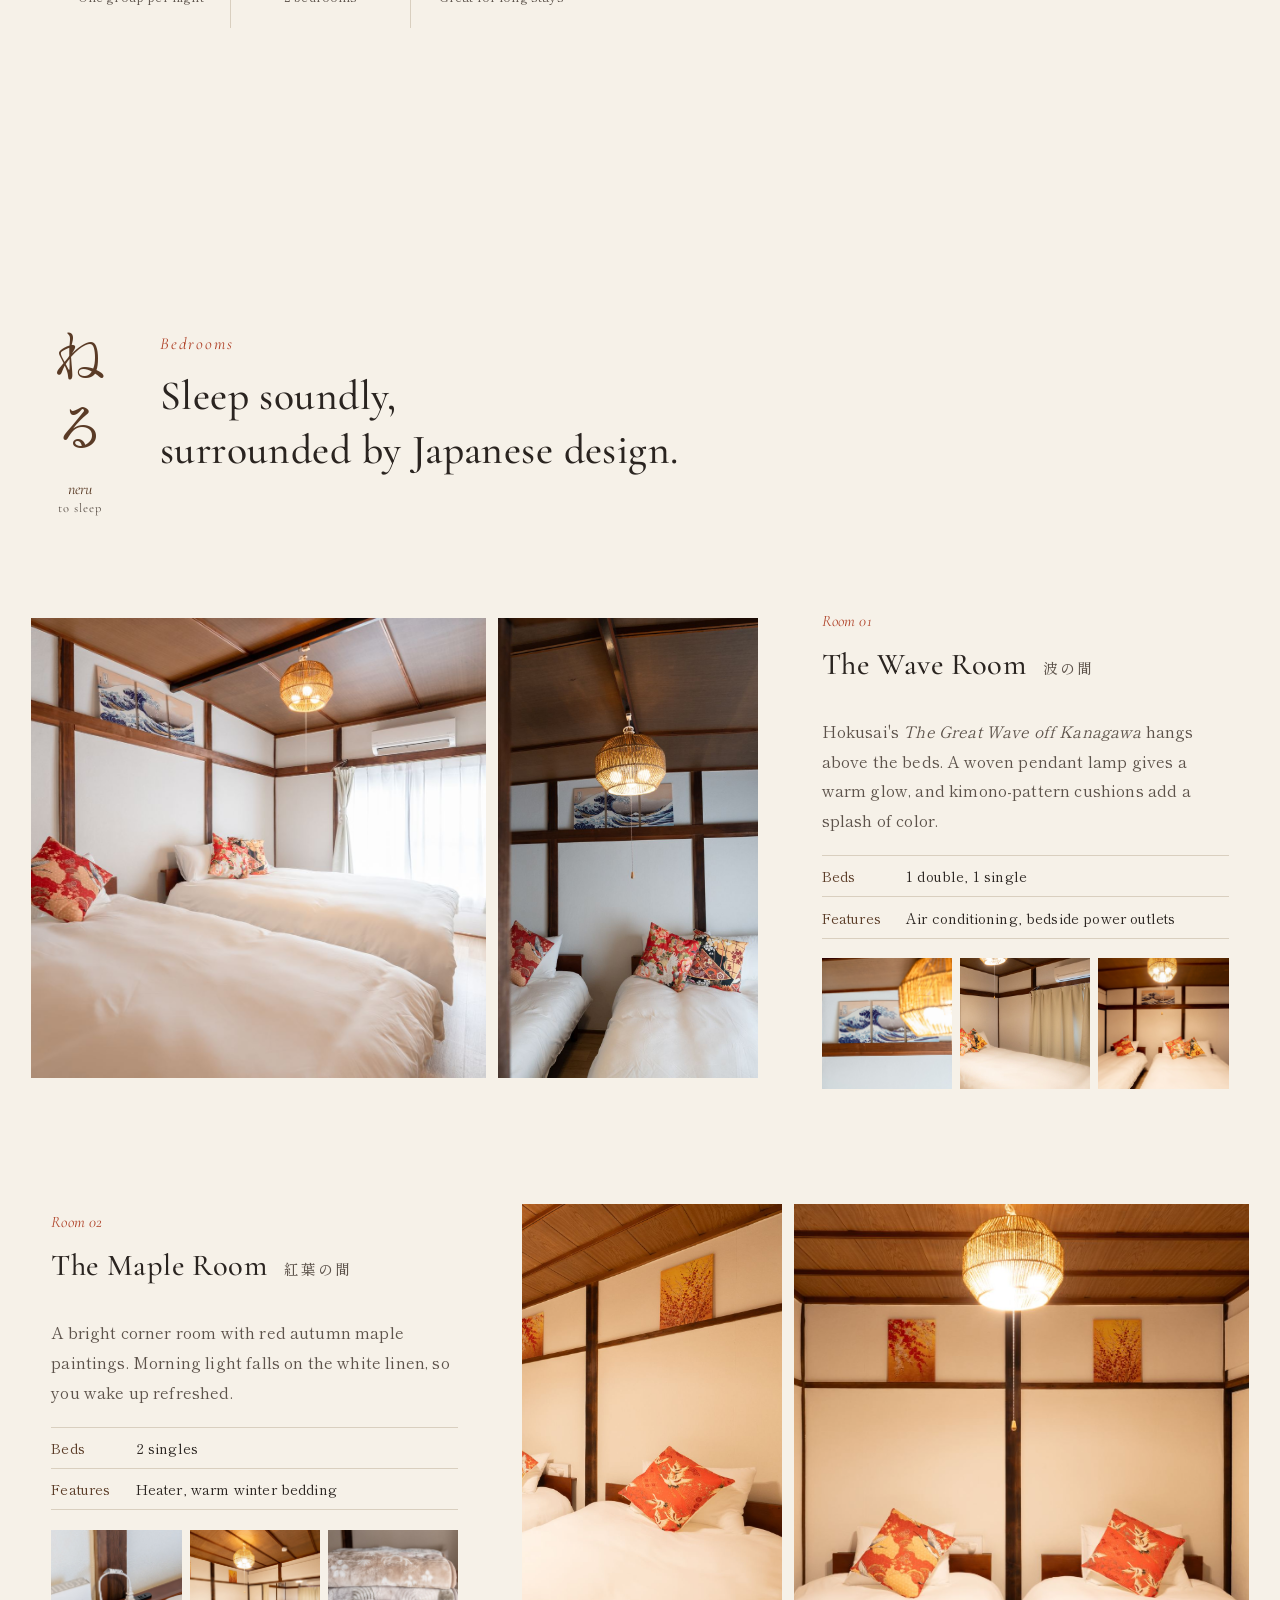
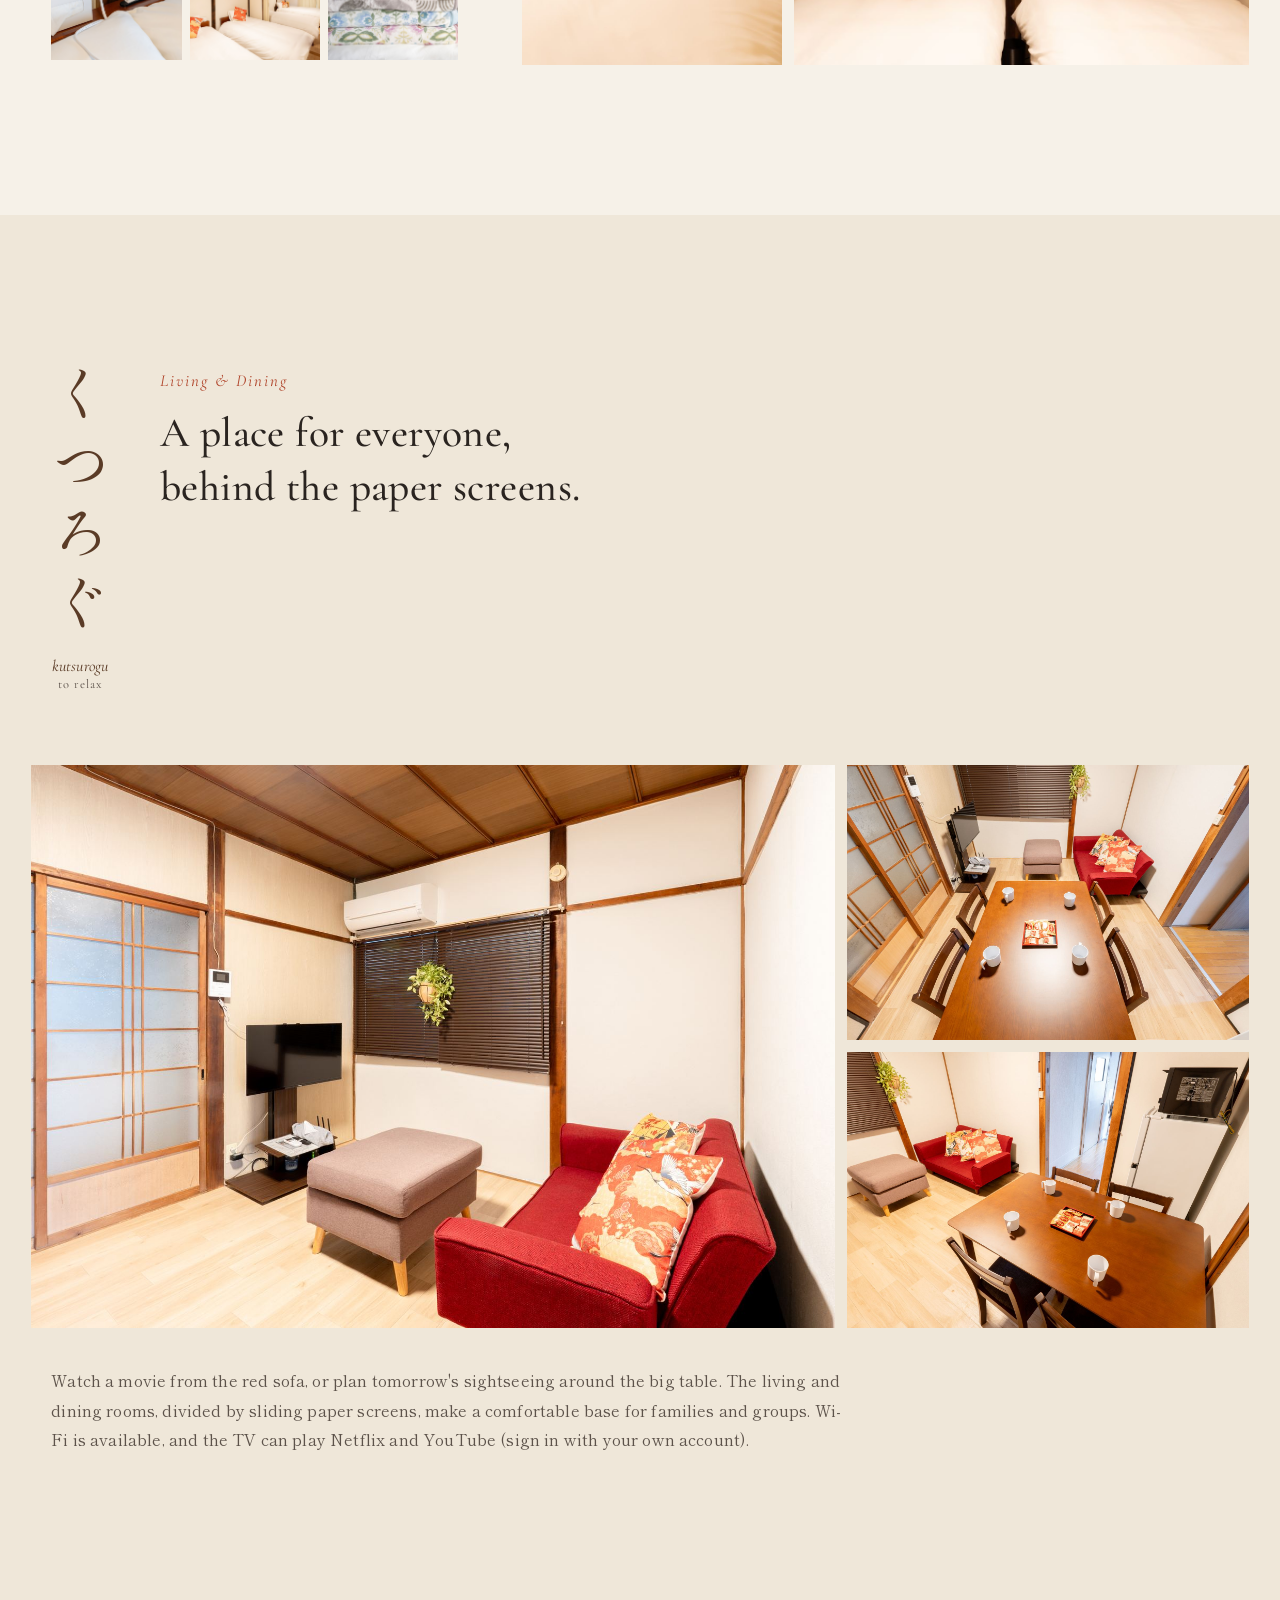
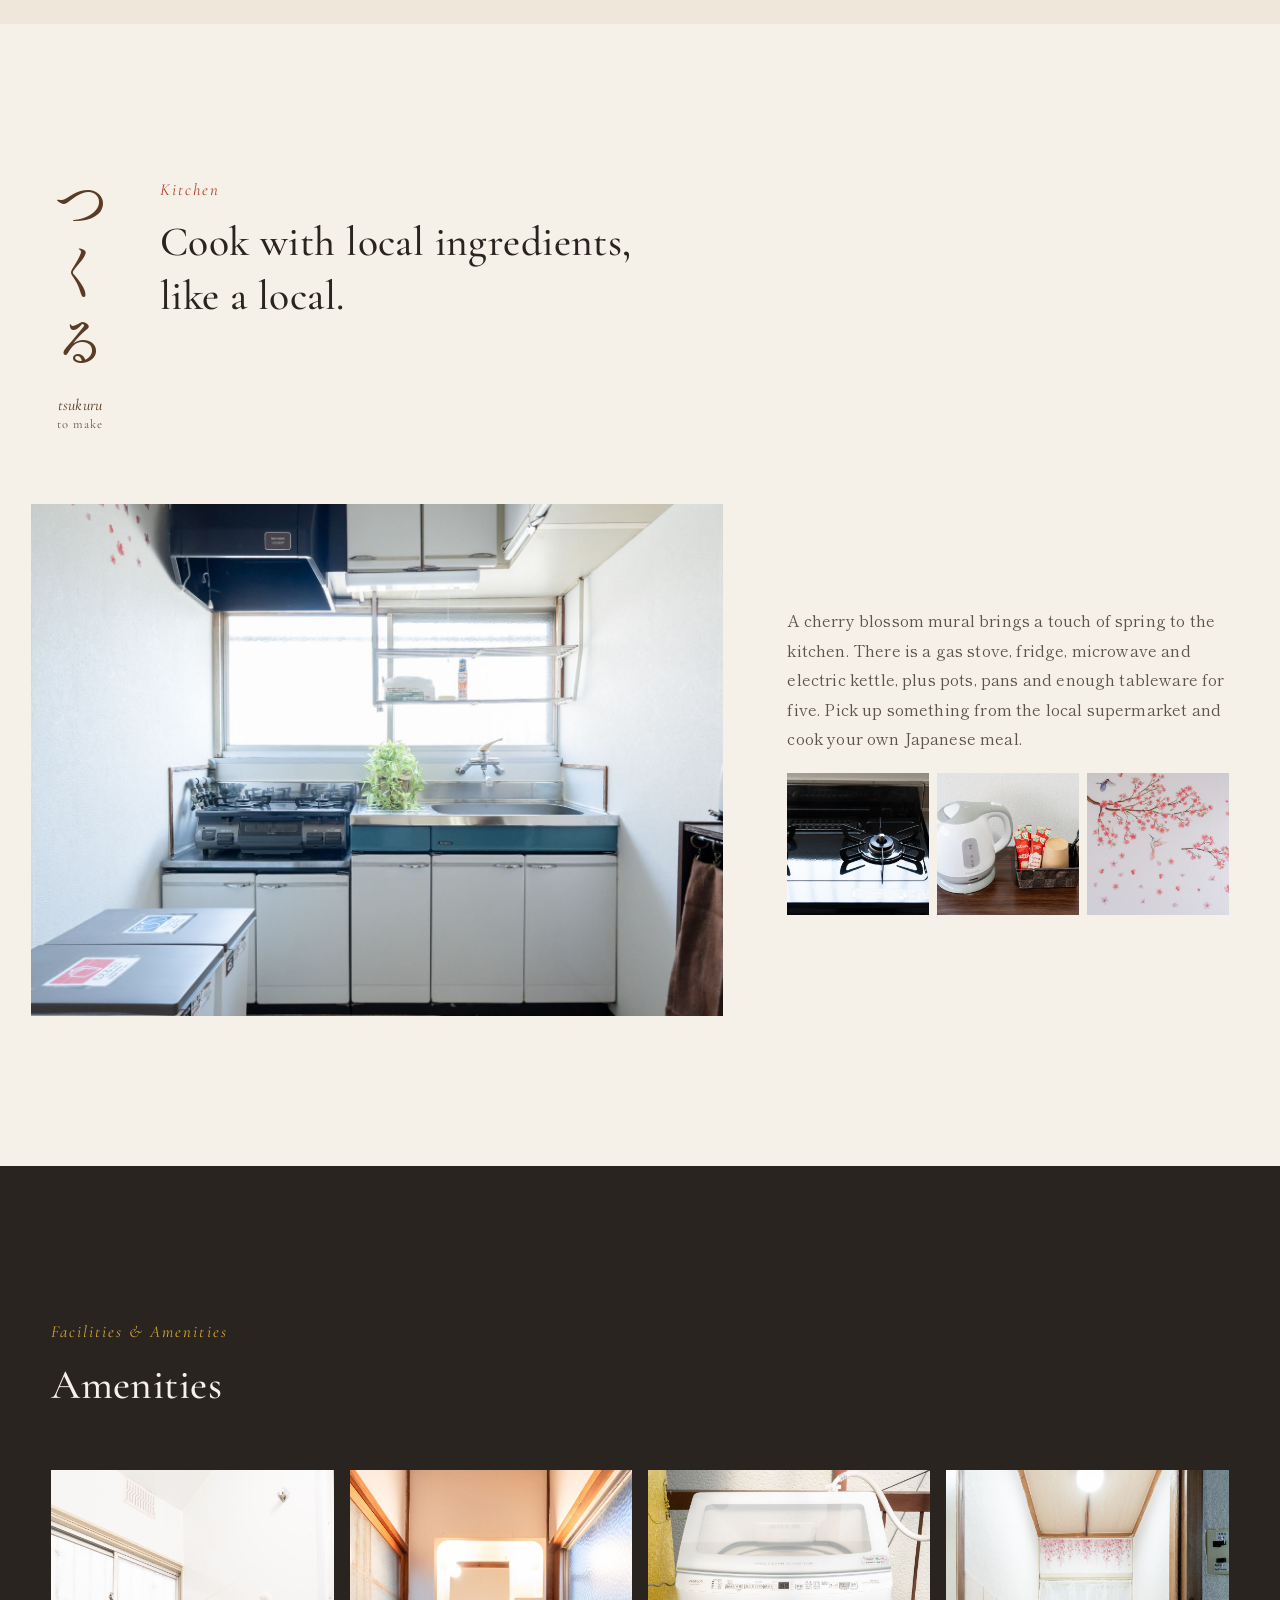
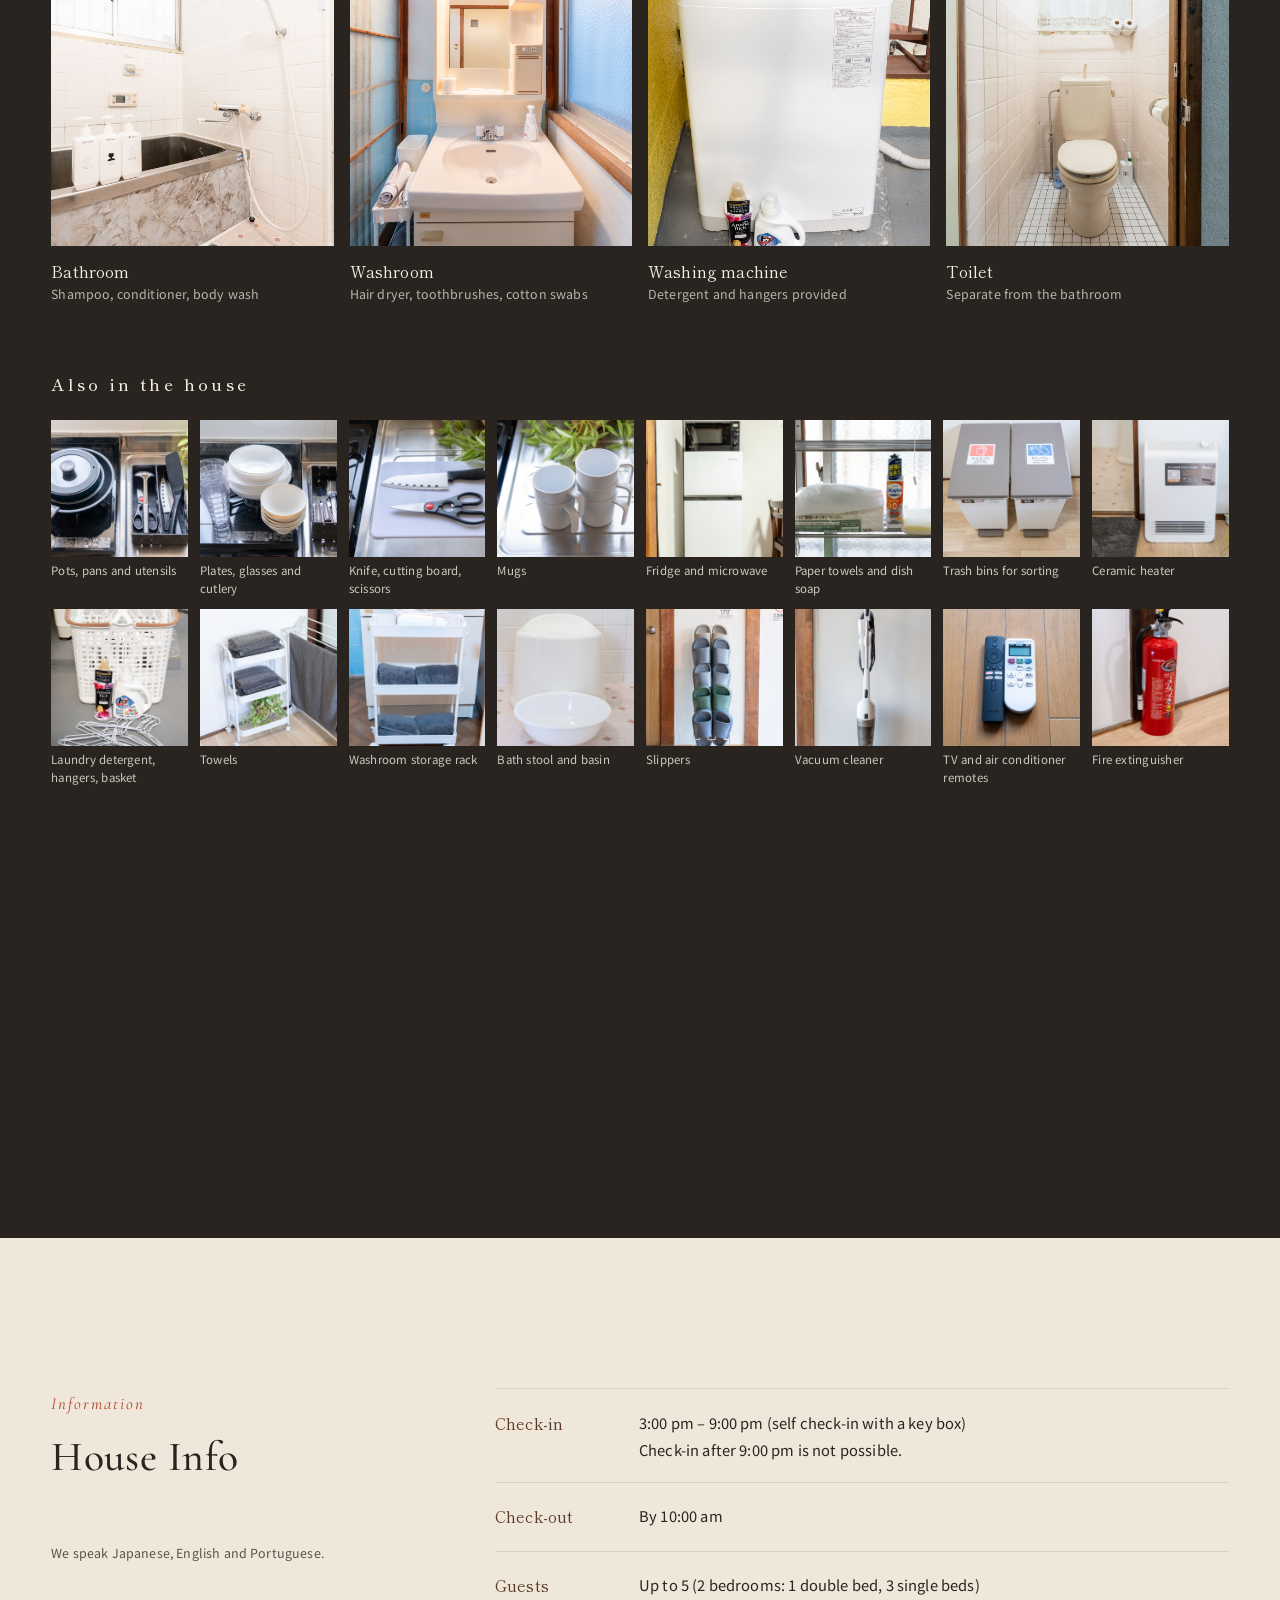
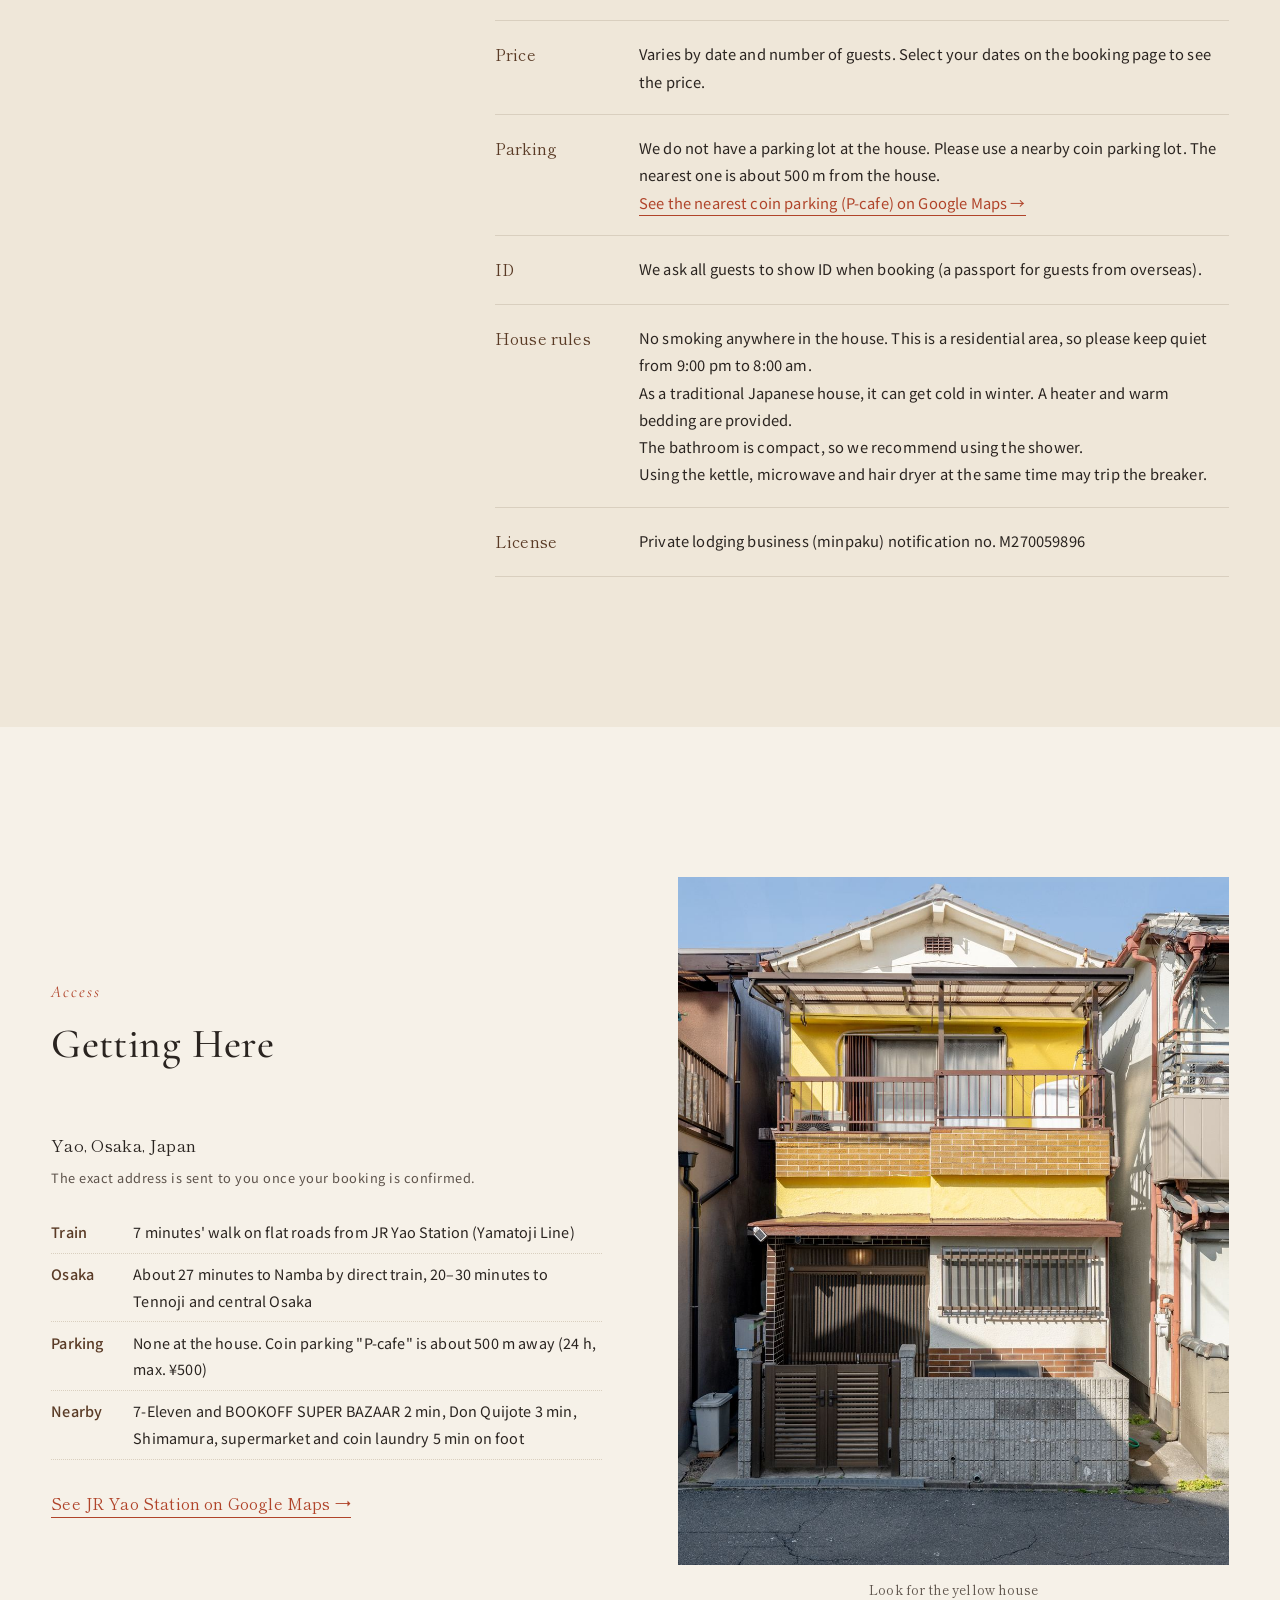
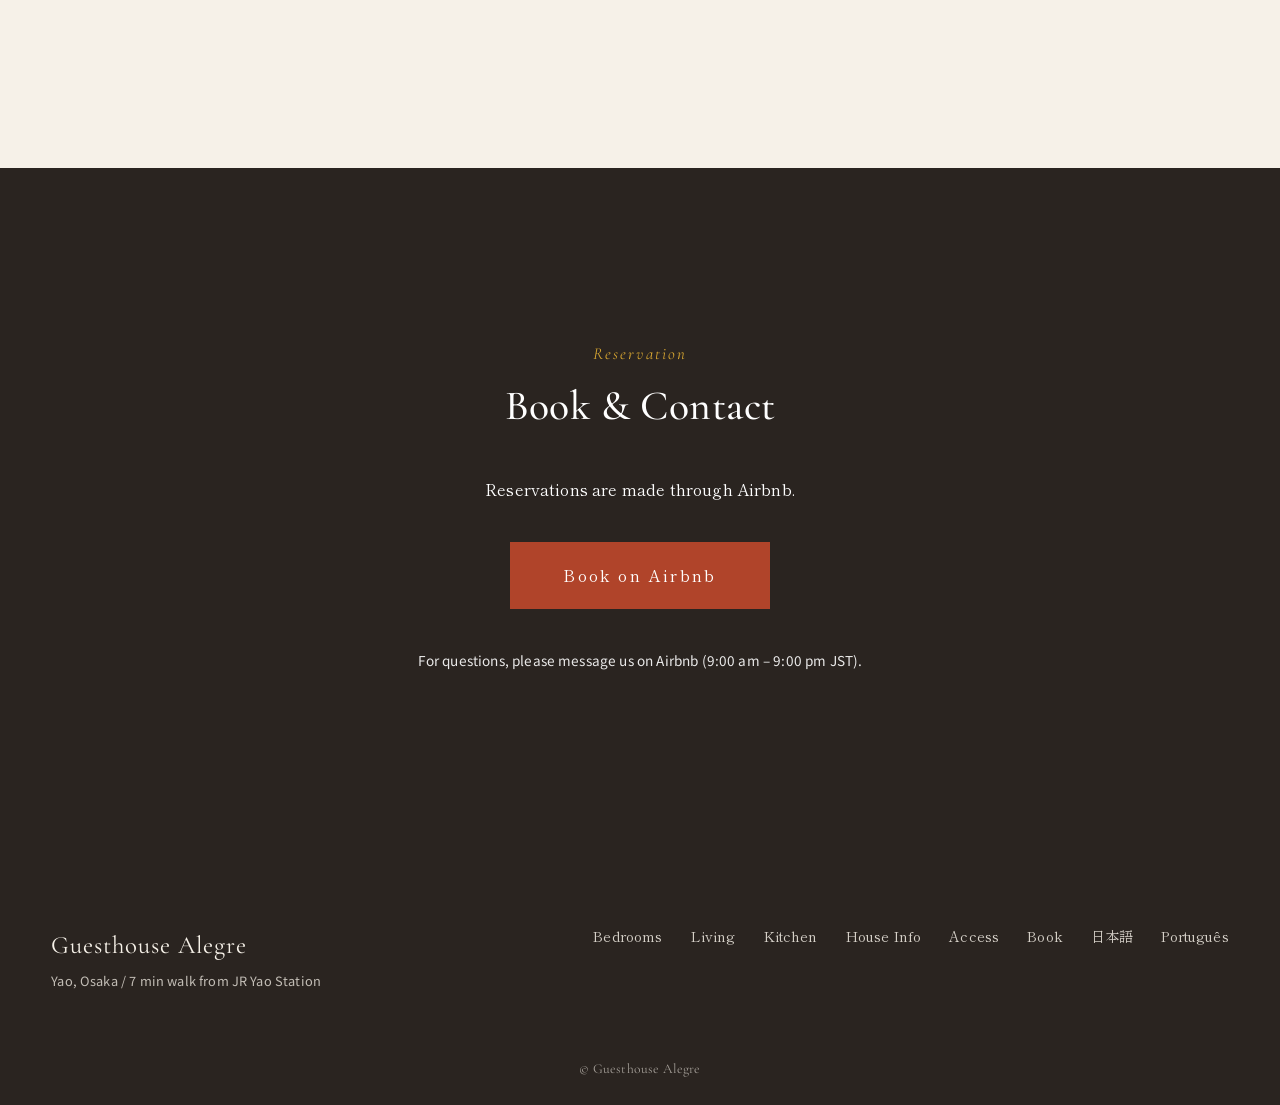
==== commit 4a9a884b: "宿の住所は載せず、予約確定後に伝える旨の案内に変更 仮の住所（〇〇町 0-0-0）を削除し、3言語のアクセス欄に 「詳しい住所は予約確定後にお知らせします」と記載。 仮の内容がなくなったため、下線の注" ====
--- a/en/index.html
+++ b/en/index.html
@@ -22,7 +22,7 @@
 <script>
   // 古いページがスマホに残っていたら、最新版に自動で読み込み直す（1回だけ）
   (function () {
-    var v = '20261020063541';
+    var v = '20261020063741';
     try {
       fetch('../version.json', { cache: 'no-store' })
         .then(function (r) { return r.json(); })
@@ -36,7 +36,7 @@
     } catch (e) {}
   })();
 </script>
-<link rel="stylesheet" href="../styles.css?v=20261020063541">
+<link rel="stylesheet" href="../styles.css?v=20261020063741">
 <noscript><style>.reveal { opacity: 1 !important; transform: none !important; }</style></noscript>
 </head>
 <body>
@@ -314,7 +314,7 @@
       <div class="reveal">
         <p class="section-label">Access</p>
         <h2 class="section-title">Getting Here</h2>
-        <p class="access-addr">Yao, Osaka, Japan</p>
+        <p class="access-addr">Yao, Osaka, Japan<br><small class="addr-note">The exact address is sent to you once your booking is confirmed.</small></p>
         <ul class="access-list">
           <li><strong>Train</strong><span>7 minutes' walk on flat roads from JR Yao Station (Yamatoji Line)</span></li>
           <li><strong>Osaka</strong><span>About 27 minutes to Namba by direct train, 20–30 minutes to Tennoji and central Osaka</span></li>
@@ -372,6 +372,6 @@
   <button class="lightbox-next" aria-label="Next photo">&#8250;</button>
 </div>
 
-<script src="../script.js?v=20261020063541"></script>
+<script src="../script.js?v=20261020063741"></script>
 </body>
 </html>
--- a/styles.css
+++ b/styles.css
@@ -31,9 +31,6 @@
 .sr-only { position: absolute; width: 1px; height: 1px; overflow: hidden; clip: rect(0 0 0 0); }
 .container { width: min(1120px, 100% - 48px); margin-inline: auto; }
 .section { padding: clamp(80px, 12vw, 150px) 0; }
-
-/* 仮の内容（公開前に差し替え） */
-.ph { background: linear-gradient(transparent 62%, rgba(214,165,49,.45) 62%); }
 
 /* ---------- Header ---------- */
 .site-header {
@@ -356,3 +353,5 @@
   .room--reverse .room-body { padding-right: 0; padding-left: calc(var(--gutter) - var(--edge)); }
   .split > div { padding-right: calc(var(--gutter) - var(--edge)); }
 }
+
+.addr-note { display: inline-block; margin-top: .3em; font-family: var(--sans); font-size: .8rem; color: var(--ink-soft); letter-spacing: .04em; }
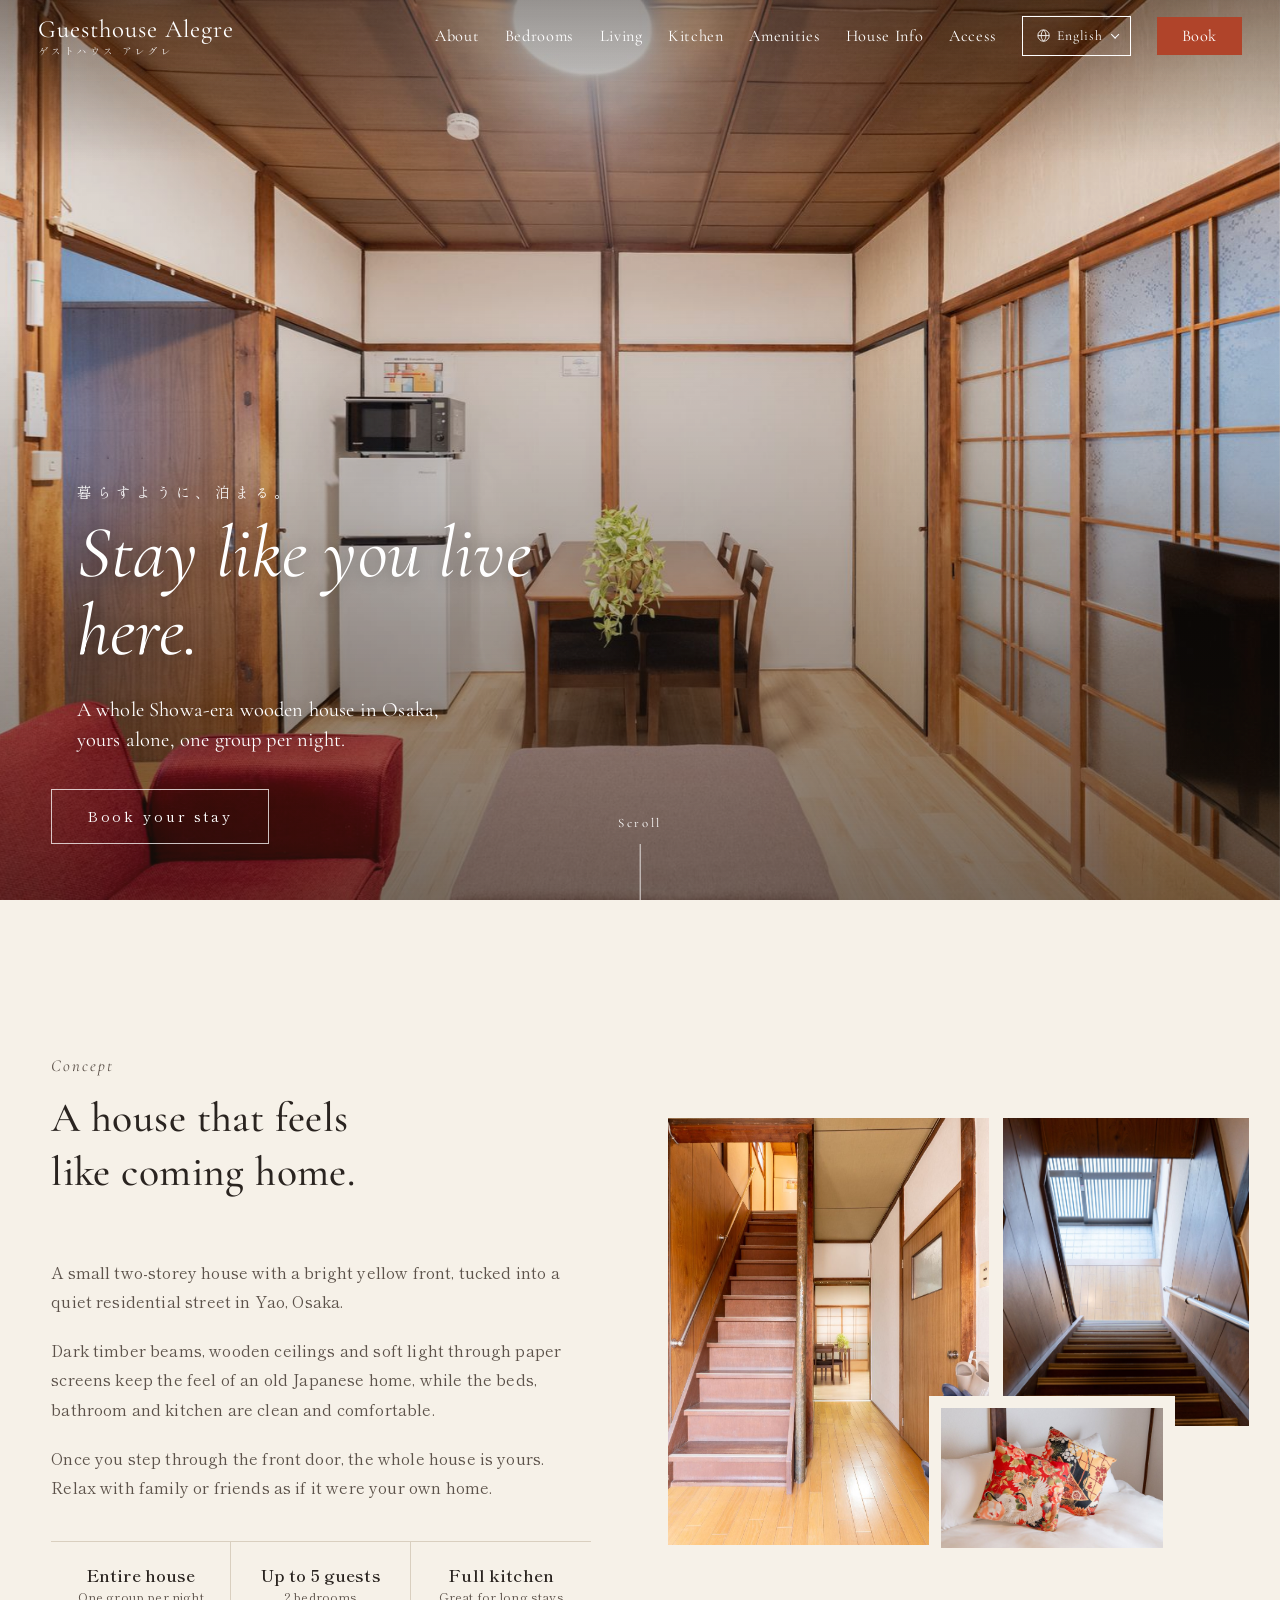
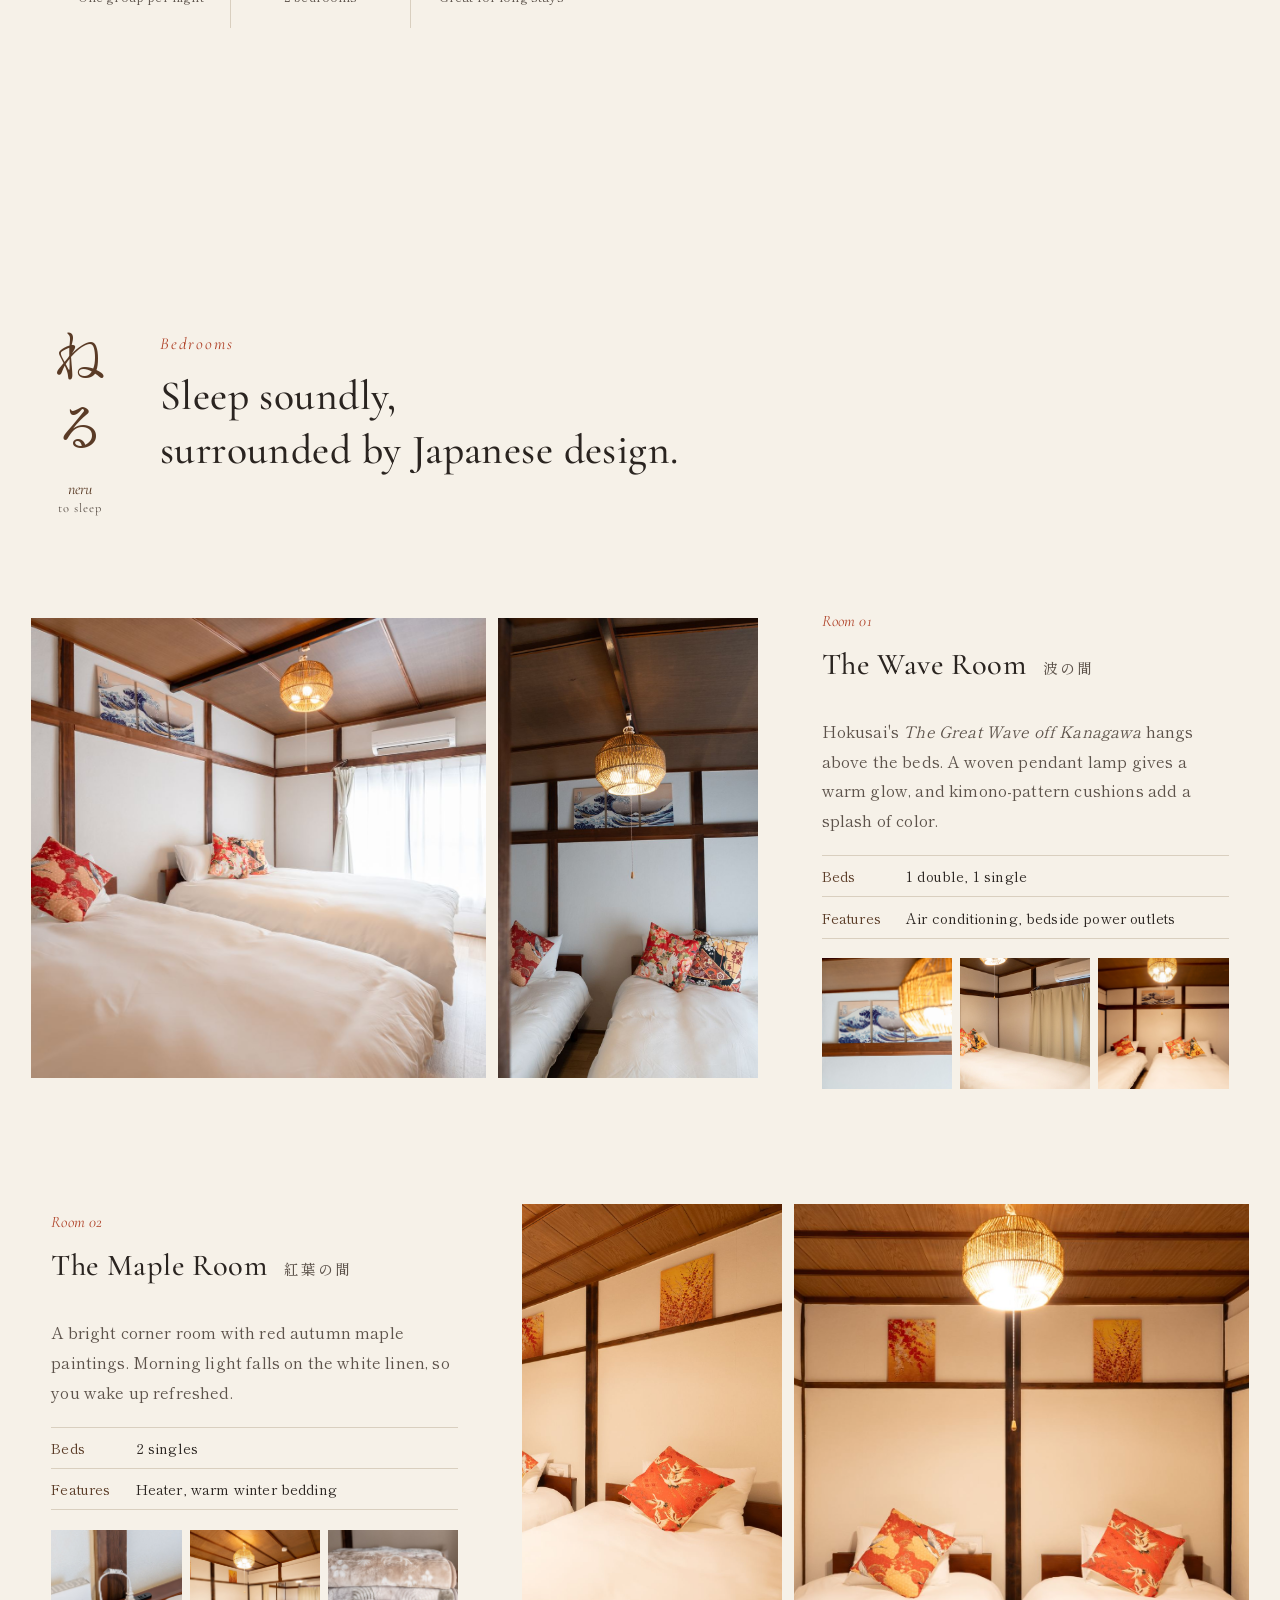
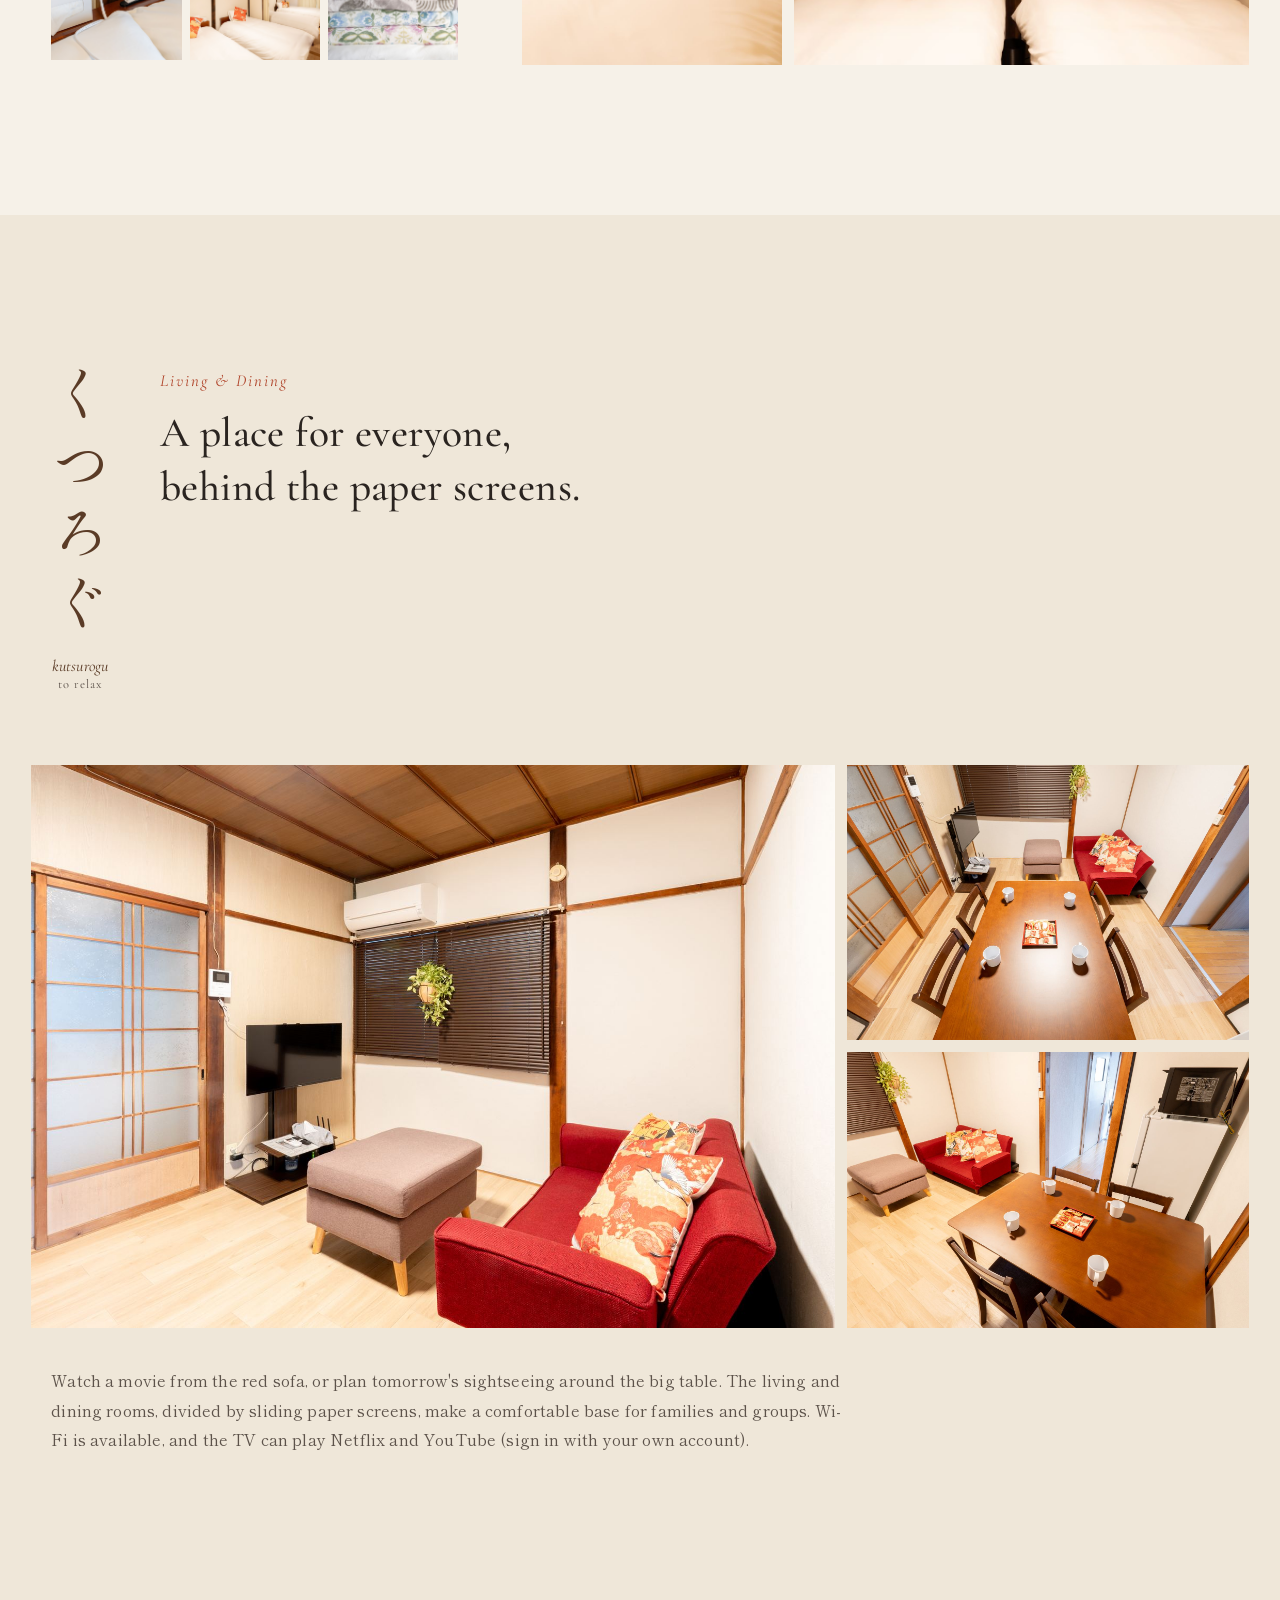
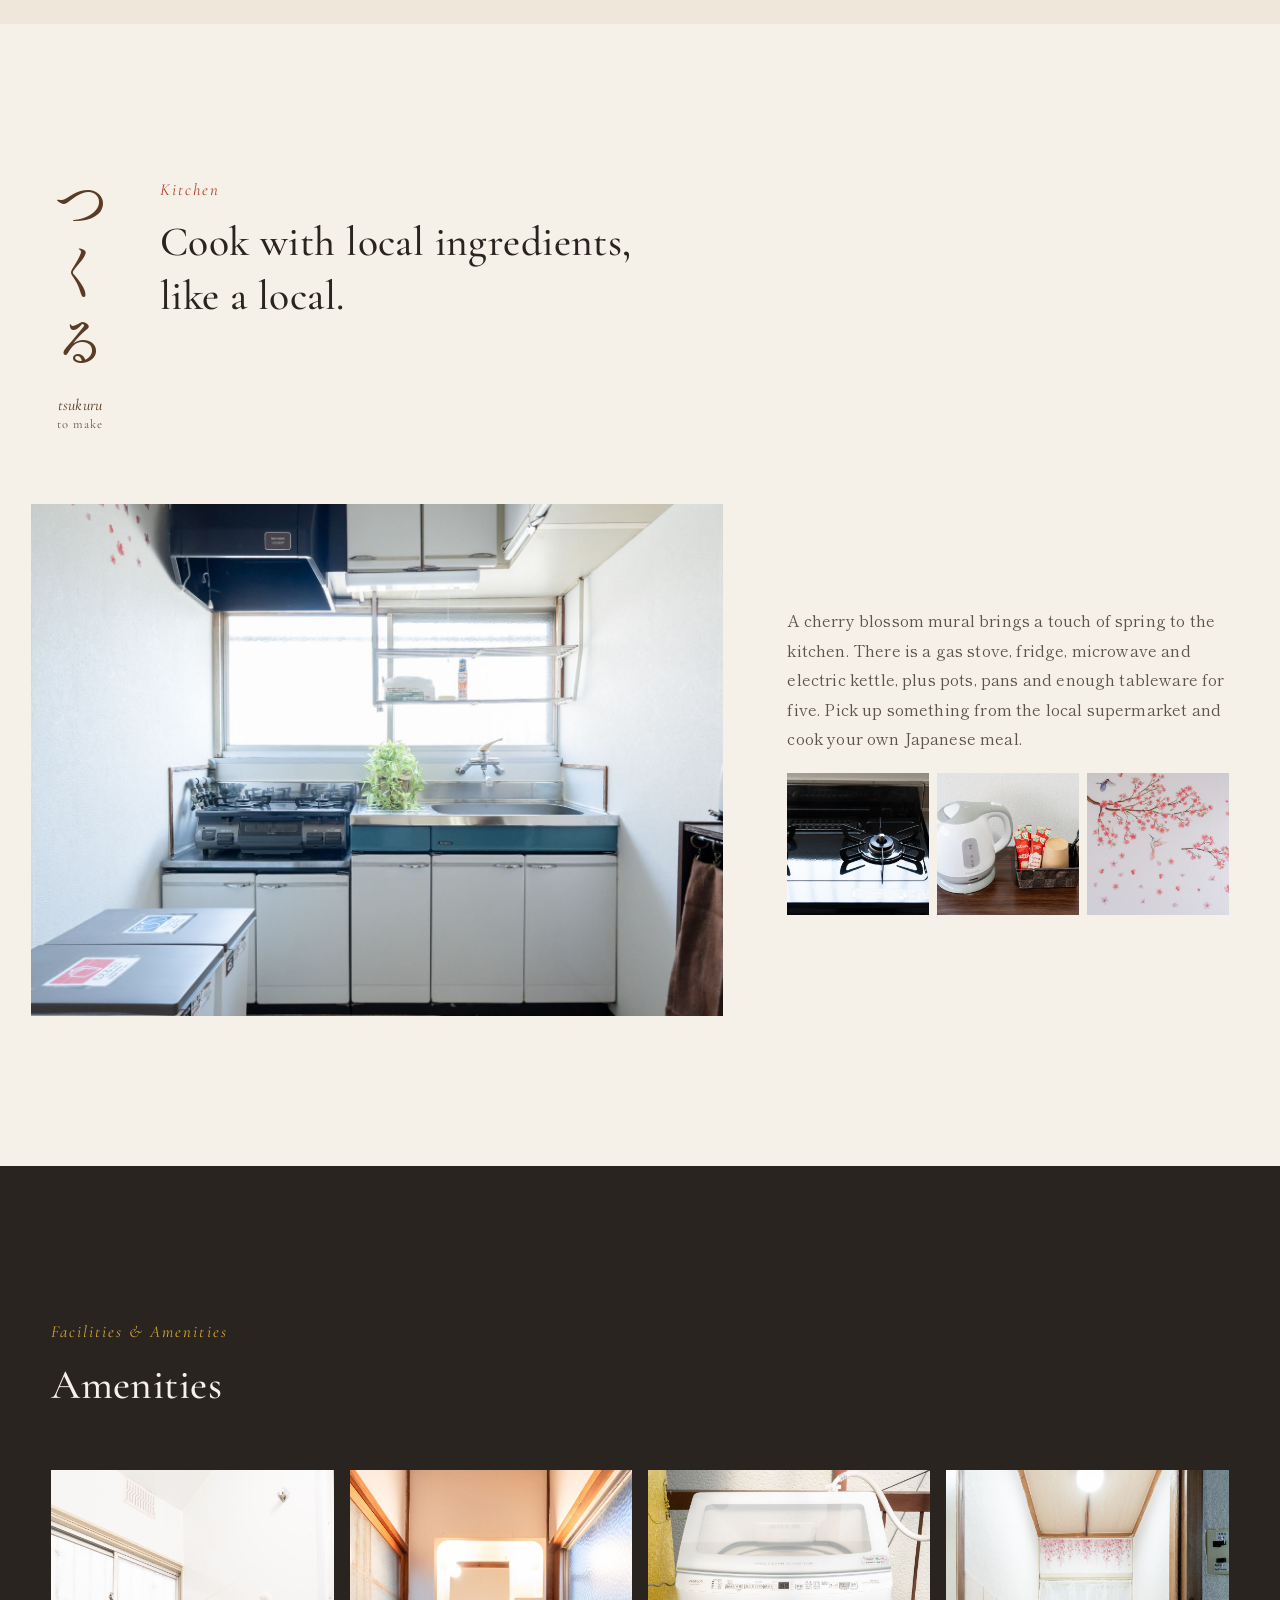
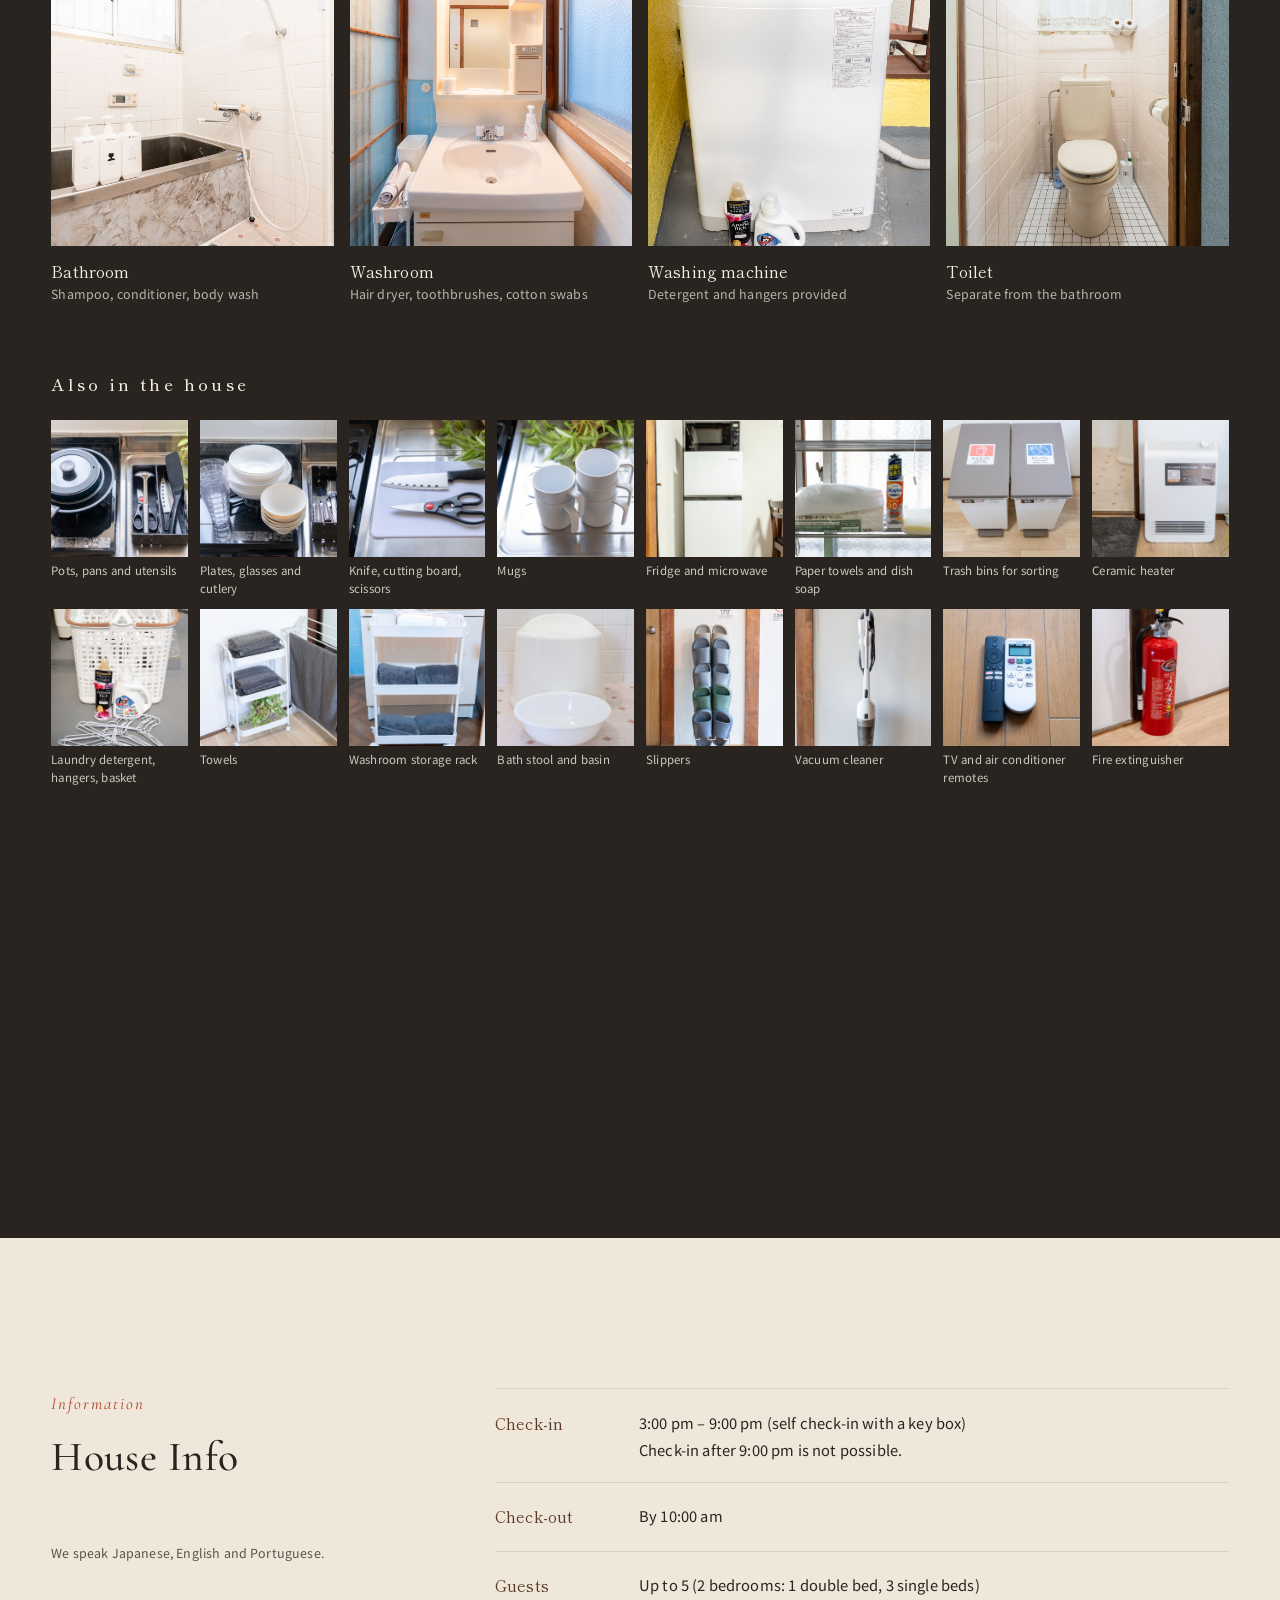
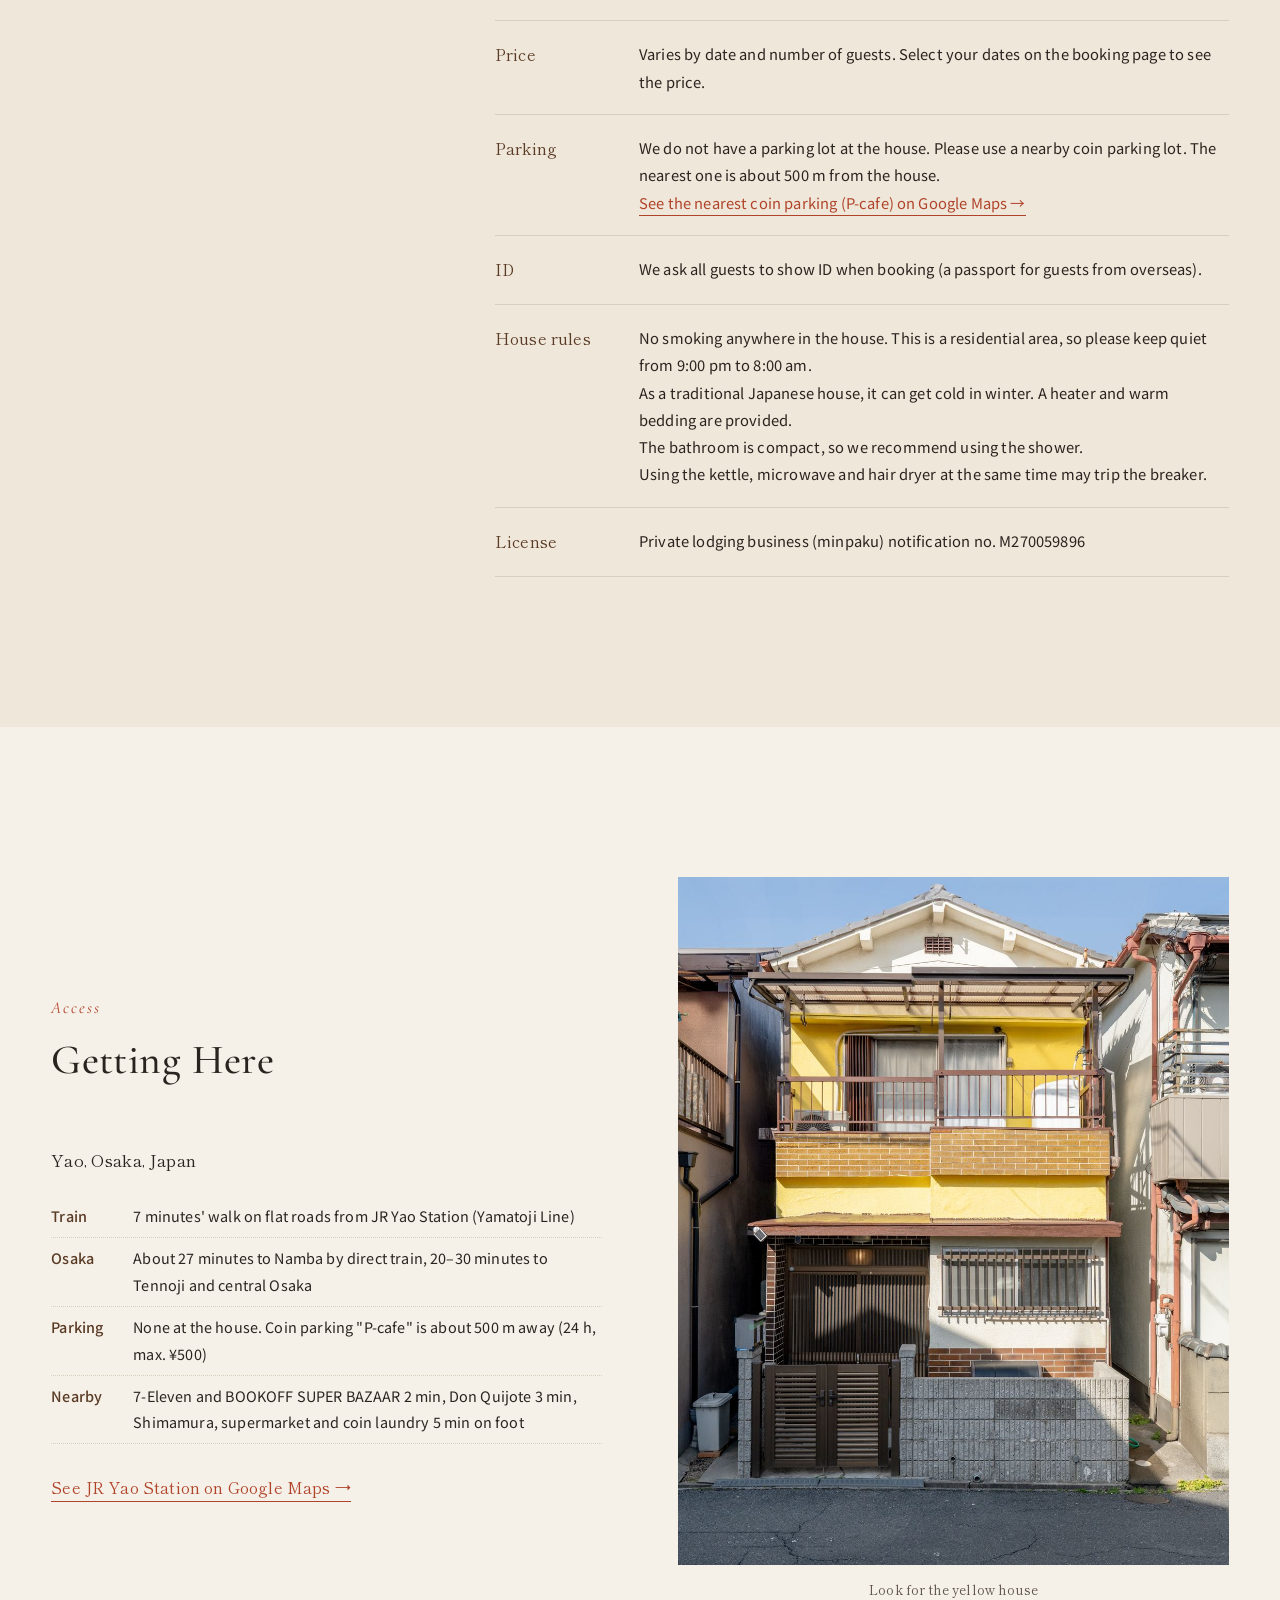
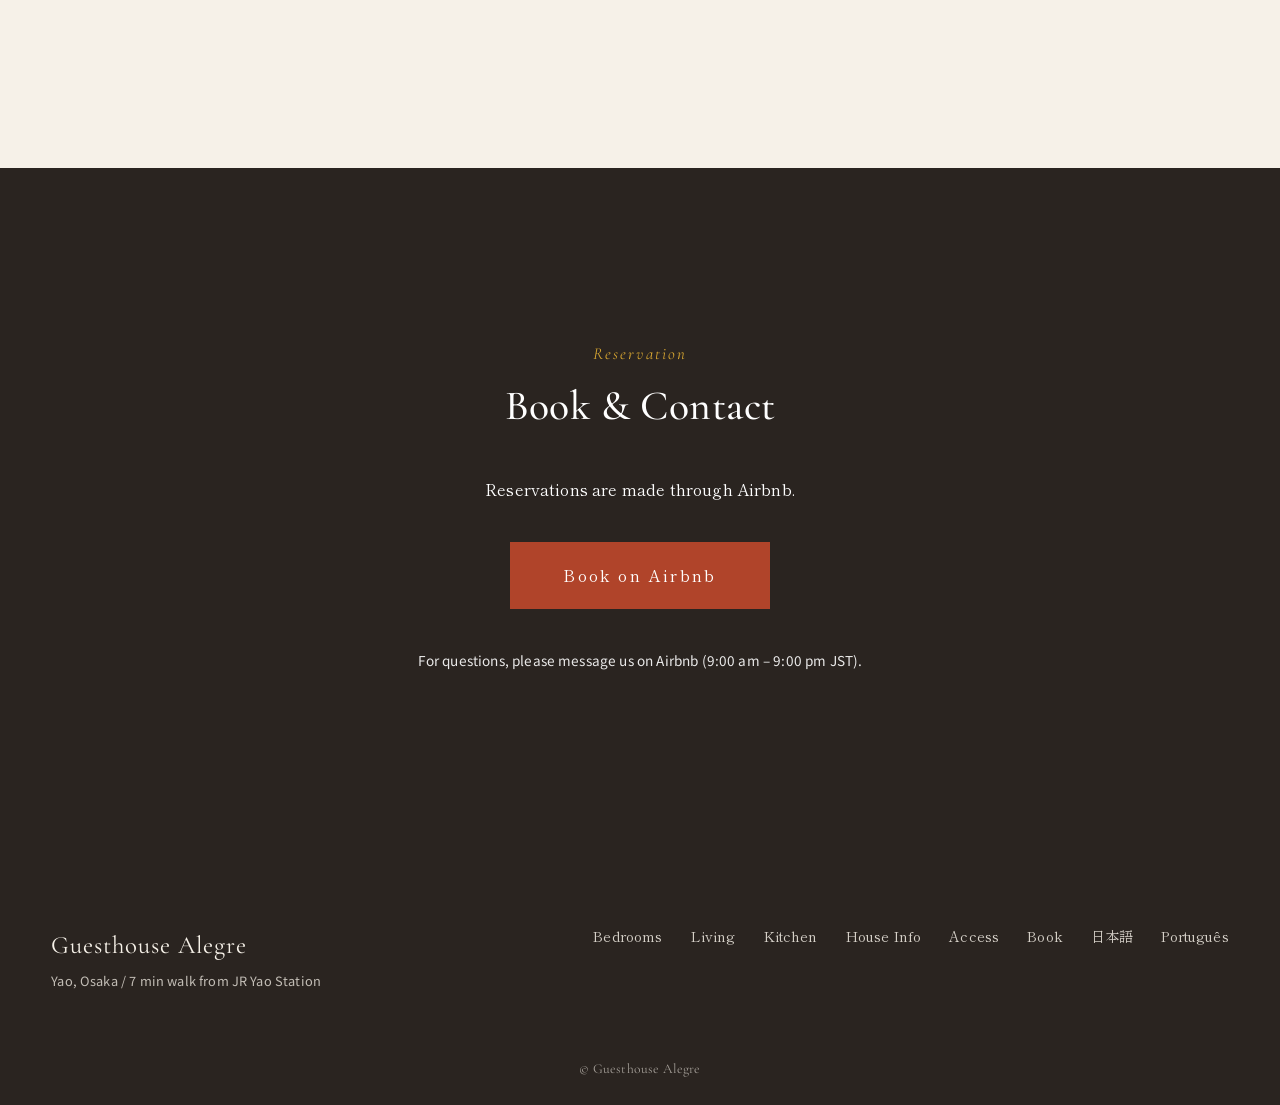
==== commit cdfd9da9: "アクセス欄の「詳しい住所は予約確定後に」の一文を削除 オーナーの希望で、住所に関する案内文は載せない。  Co-Authored-By: Claude Sonnet 5.5 <noreply@anth" ====
--- a/en/index.html
+++ b/en/index.html
@@ -22,7 +22,7 @@
 <script>
   // 古いページがスマホに残っていたら、最新版に自動で読み込み直す（1回だけ）
   (function () {
-    var v = '20261020063741';
+    var v = '20261020064044';
     try {
       fetch('../version.json', { cache: 'no-store' })
         .then(function (r) { return r.json(); })
@@ -36,7 +36,7 @@
     } catch (e) {}
   })();
 </script>
-<link rel="stylesheet" href="../styles.css?v=20261020063741">
+<link rel="stylesheet" href="../styles.css?v=20261020064044">
 <noscript><style>.reveal { opacity: 1 !important; transform: none !important; }</style></noscript>
 </head>
 <body>
@@ -314,7 +314,7 @@
       <div class="reveal">
         <p class="section-label">Access</p>
         <h2 class="section-title">Getting Here</h2>
-        <p class="access-addr">Yao, Osaka, Japan<br><small class="addr-note">The exact address is sent to you once your booking is confirmed.</small></p>
+        <p class="access-addr">Yao, Osaka, Japan</p>
         <ul class="access-list">
           <li><strong>Train</strong><span>7 minutes' walk on flat roads from JR Yao Station (Yamatoji Line)</span></li>
           <li><strong>Osaka</strong><span>About 27 minutes to Namba by direct train, 20–30 minutes to Tennoji and central Osaka</span></li>
@@ -372,6 +372,6 @@
   <button class="lightbox-next" aria-label="Next photo">&#8250;</button>
 </div>
 
-<script src="../script.js?v=20261020063741"></script>
+<script src="../script.js?v=20261020064044"></script>
 </body>
 </html>
--- a/styles.css
+++ b/styles.css
@@ -354,4 +354,3 @@
   .split > div { padding-right: calc(var(--gutter) - var(--edge)); }
 }
 
-.addr-note { display: inline-block; margin-top: .3em; font-family: var(--sans); font-size: .8rem; color: var(--ink-soft); letter-spacing: .04em; }
